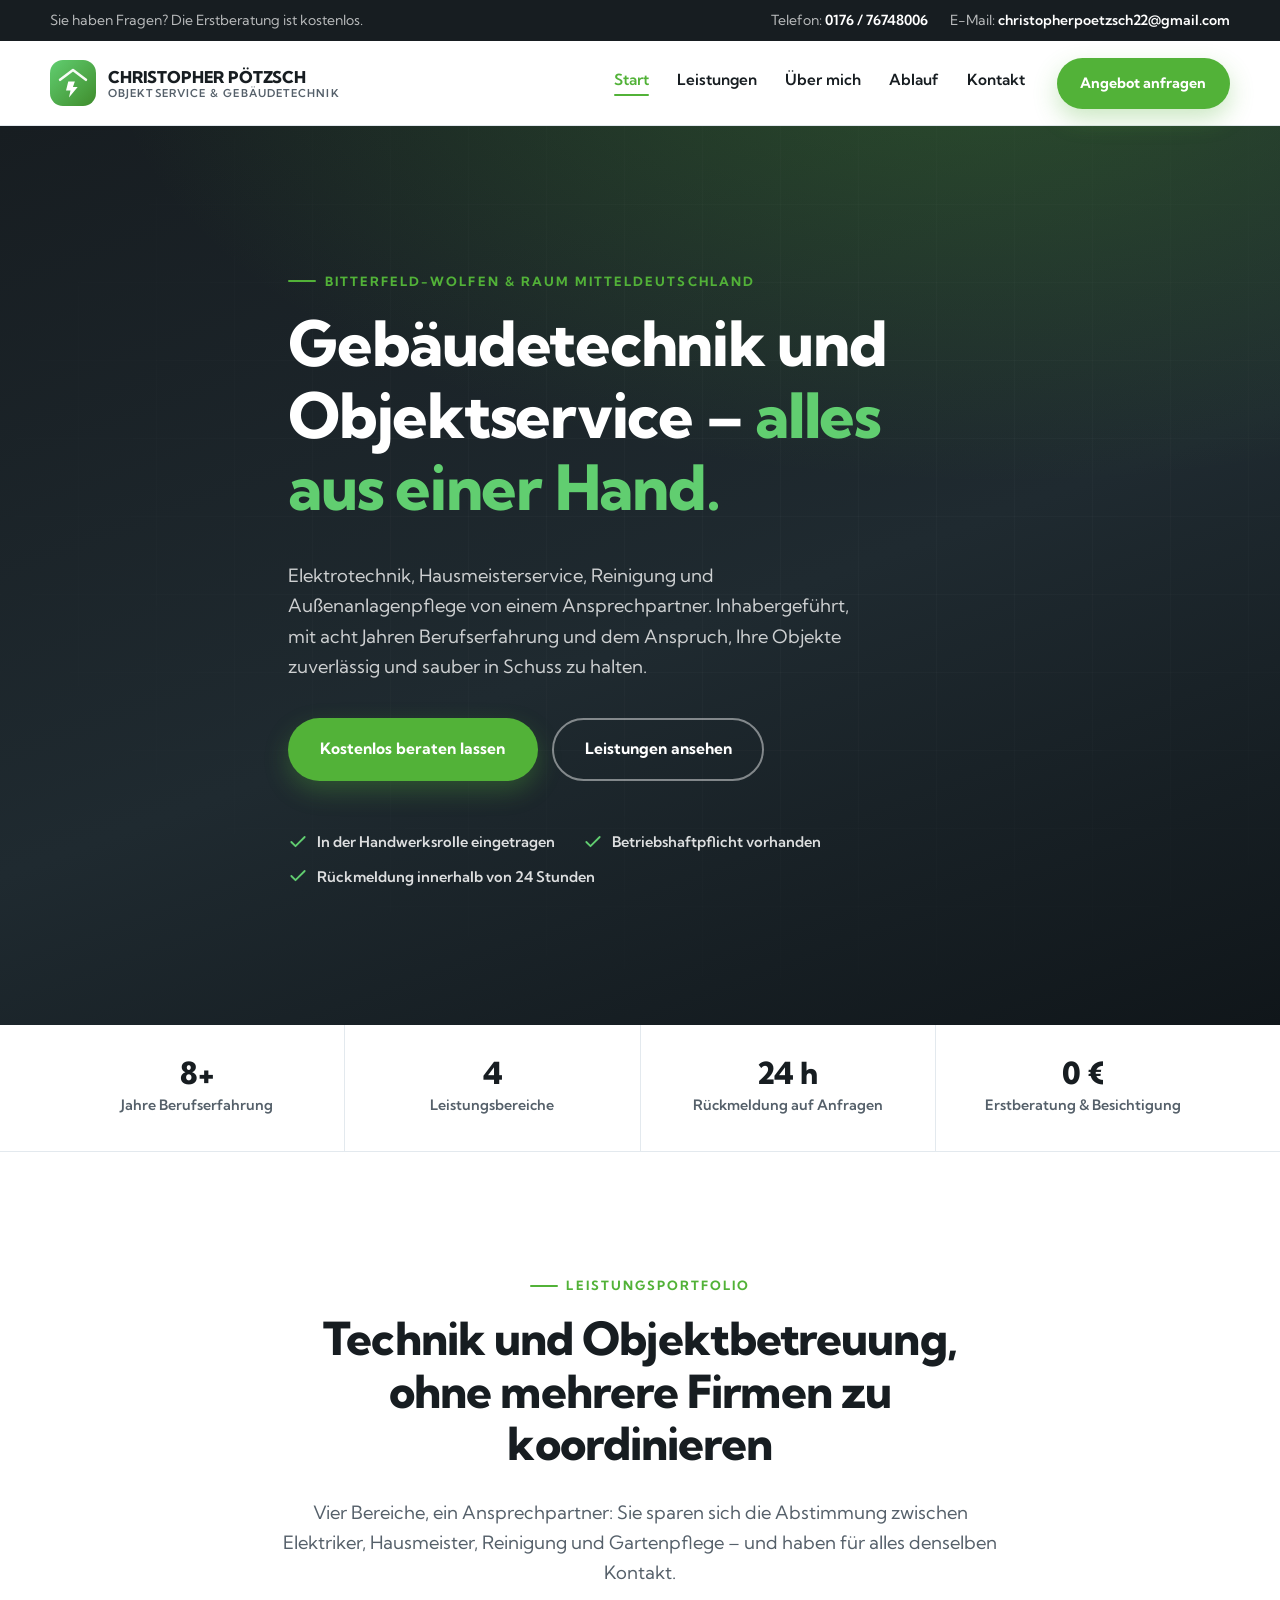
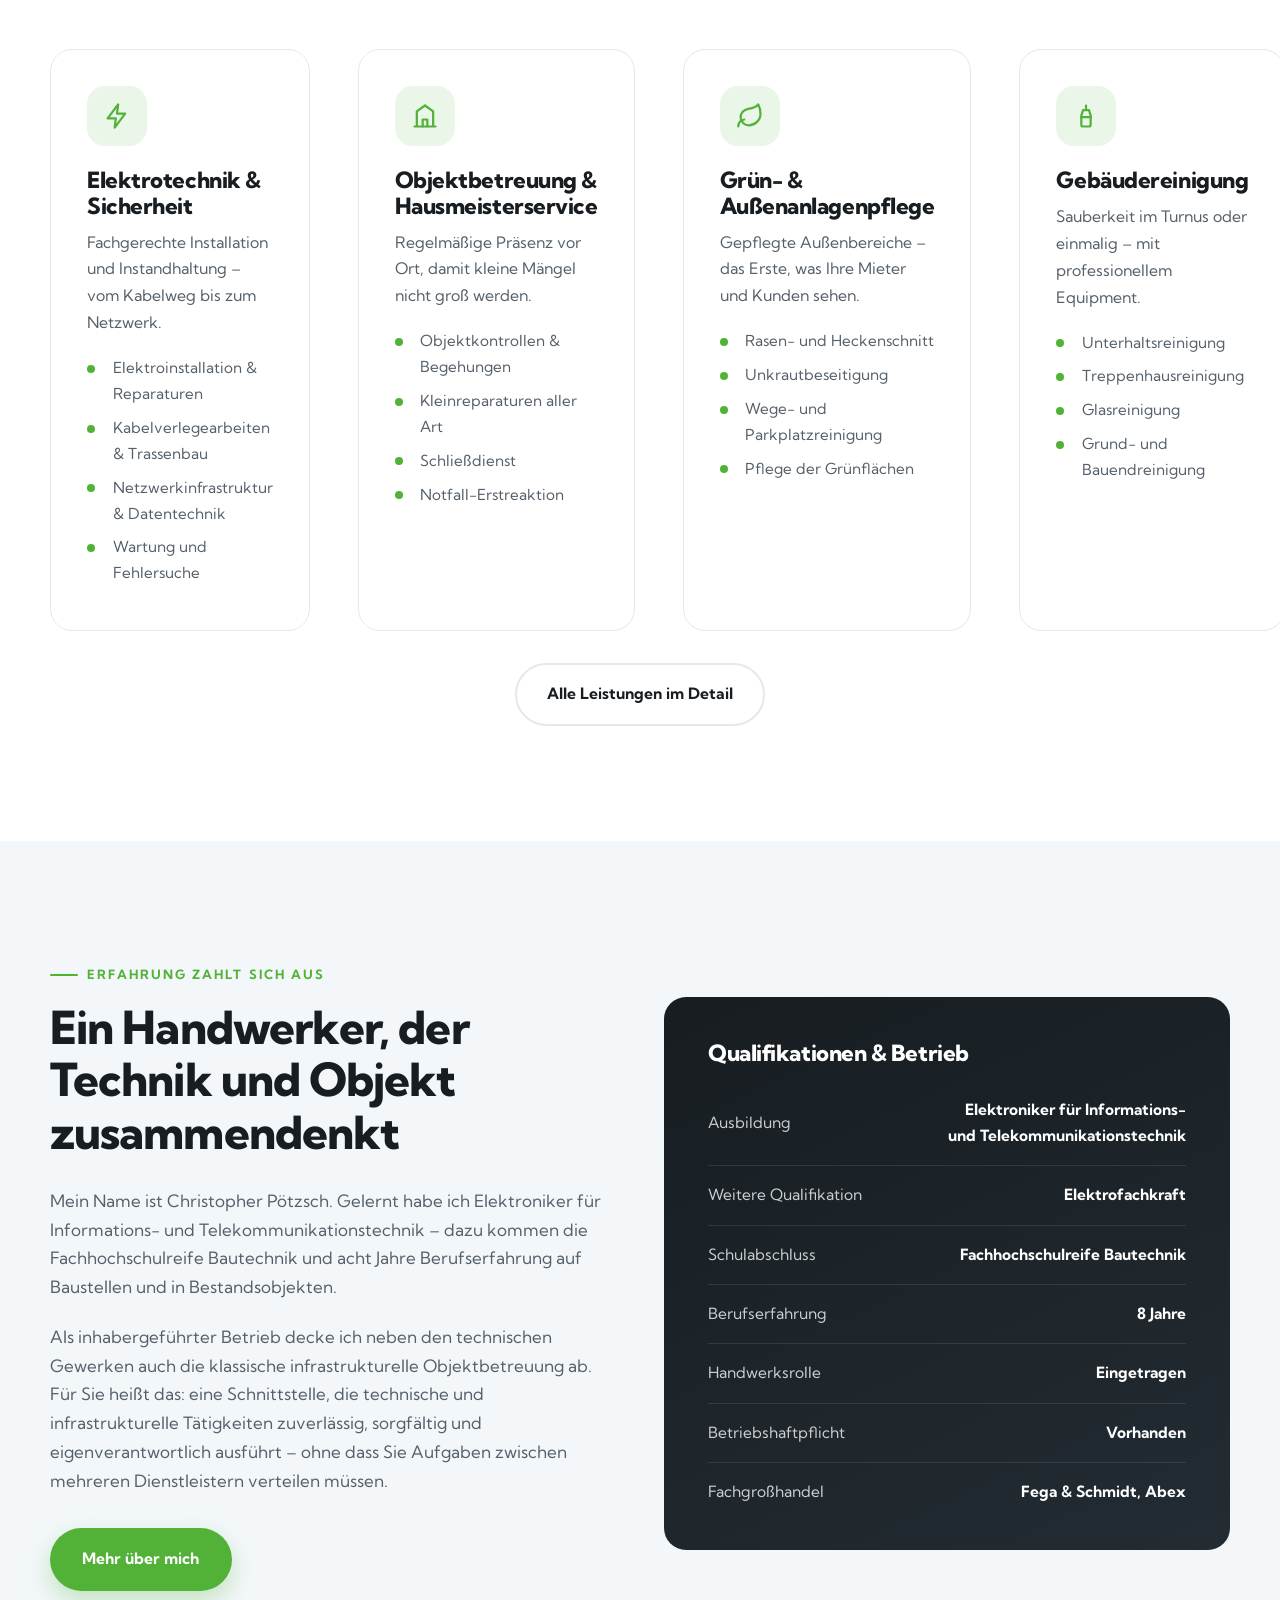
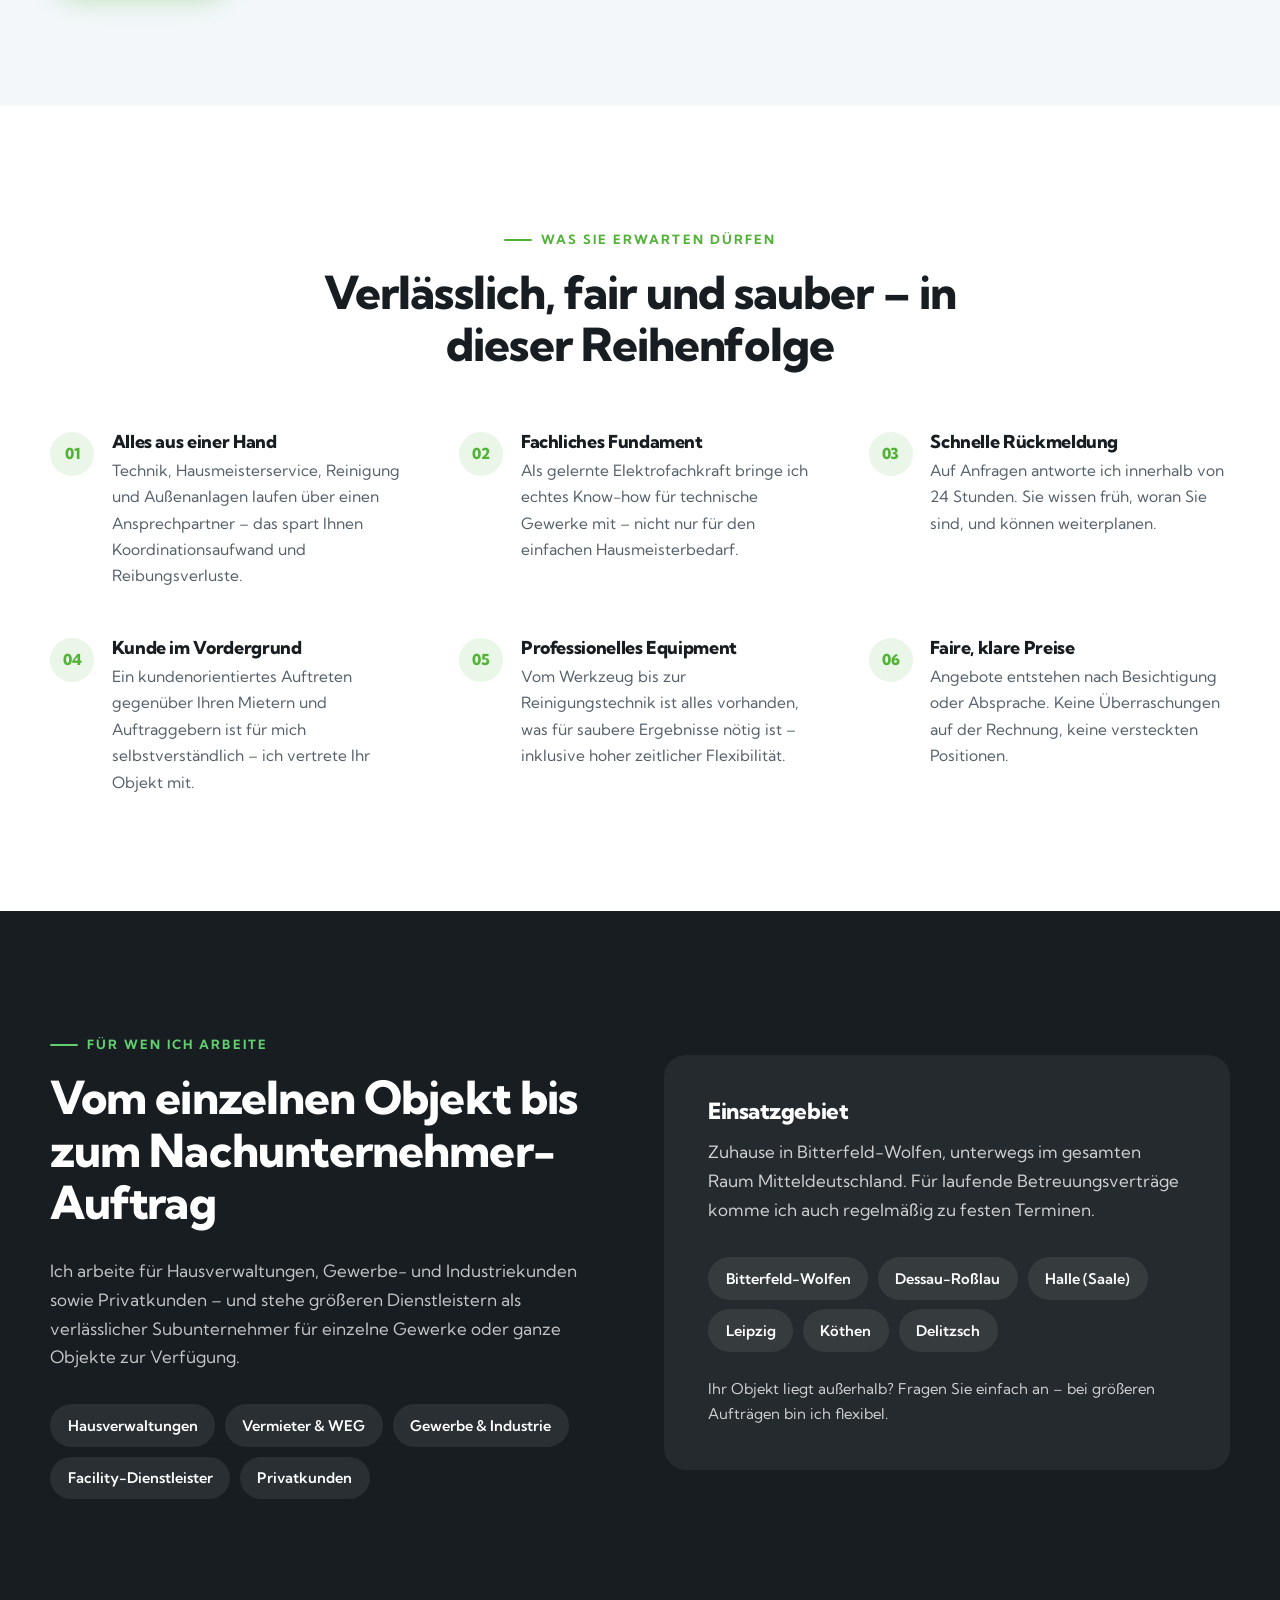
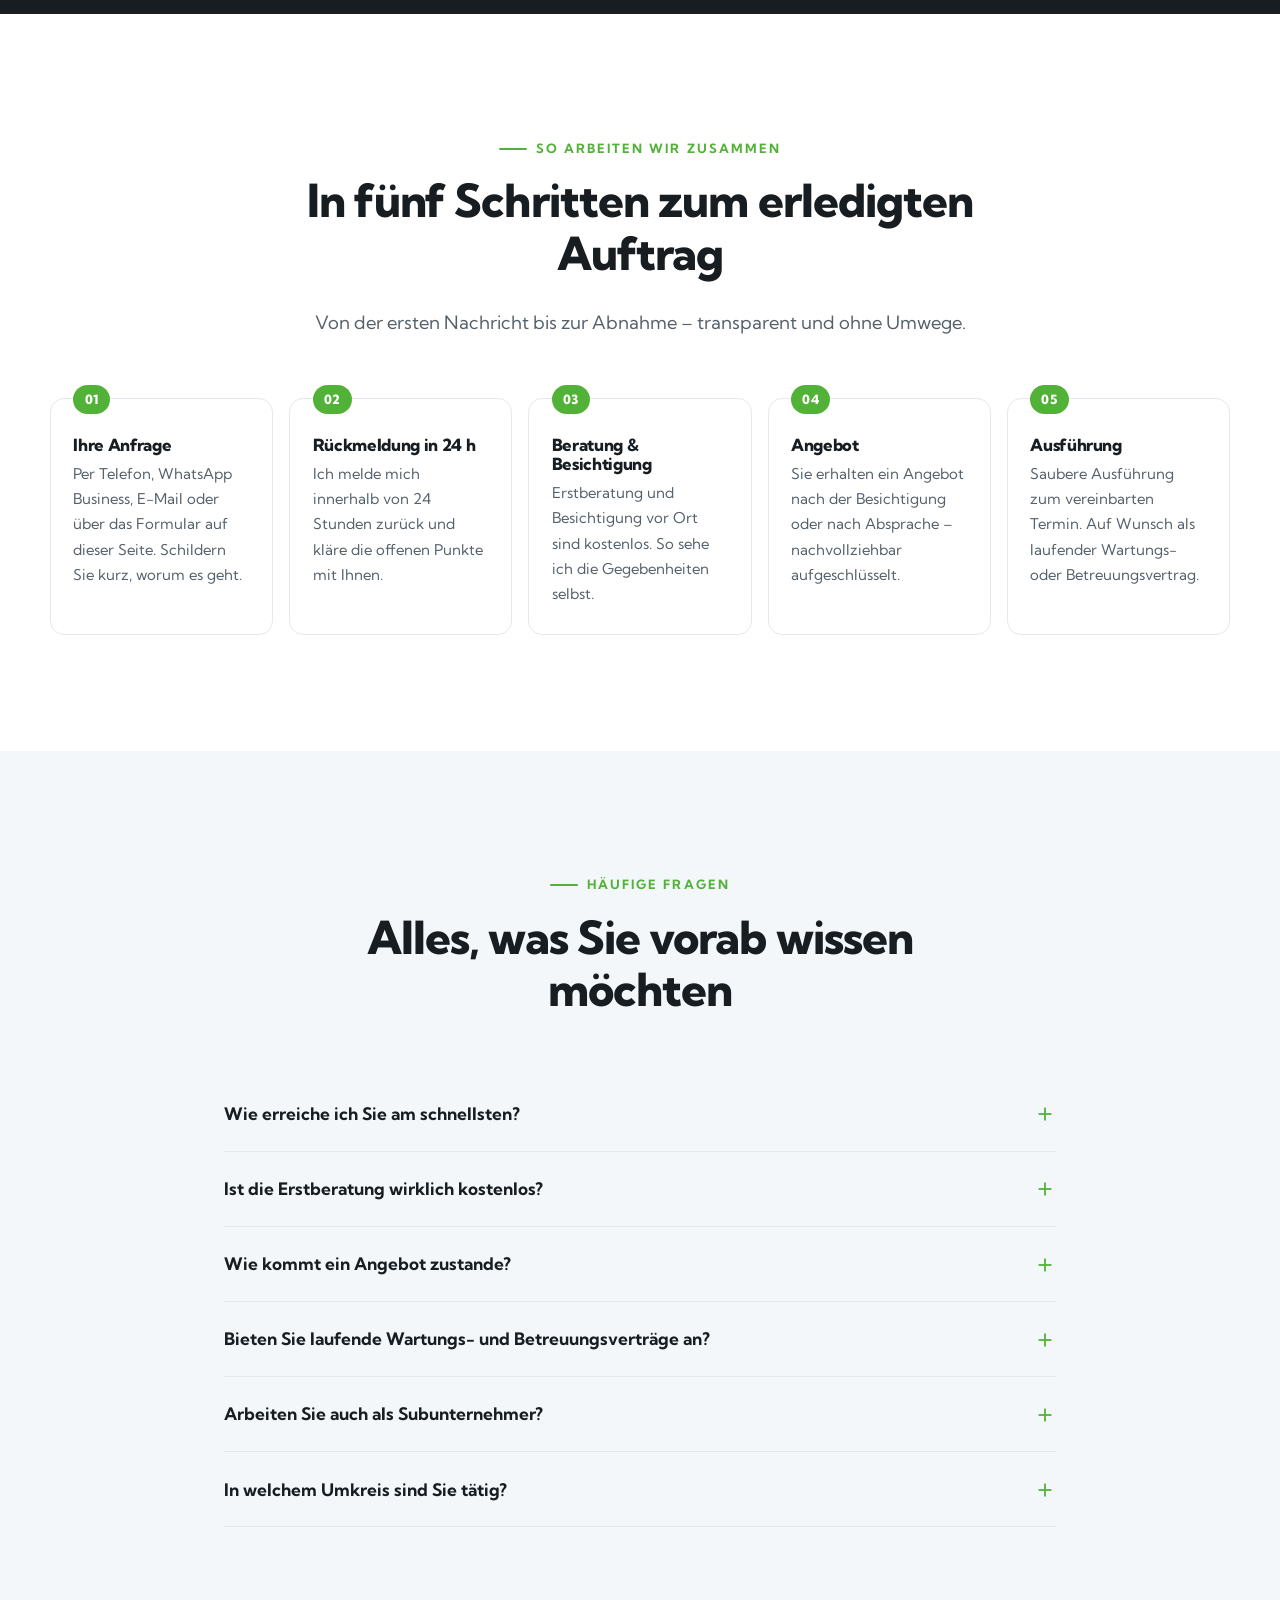
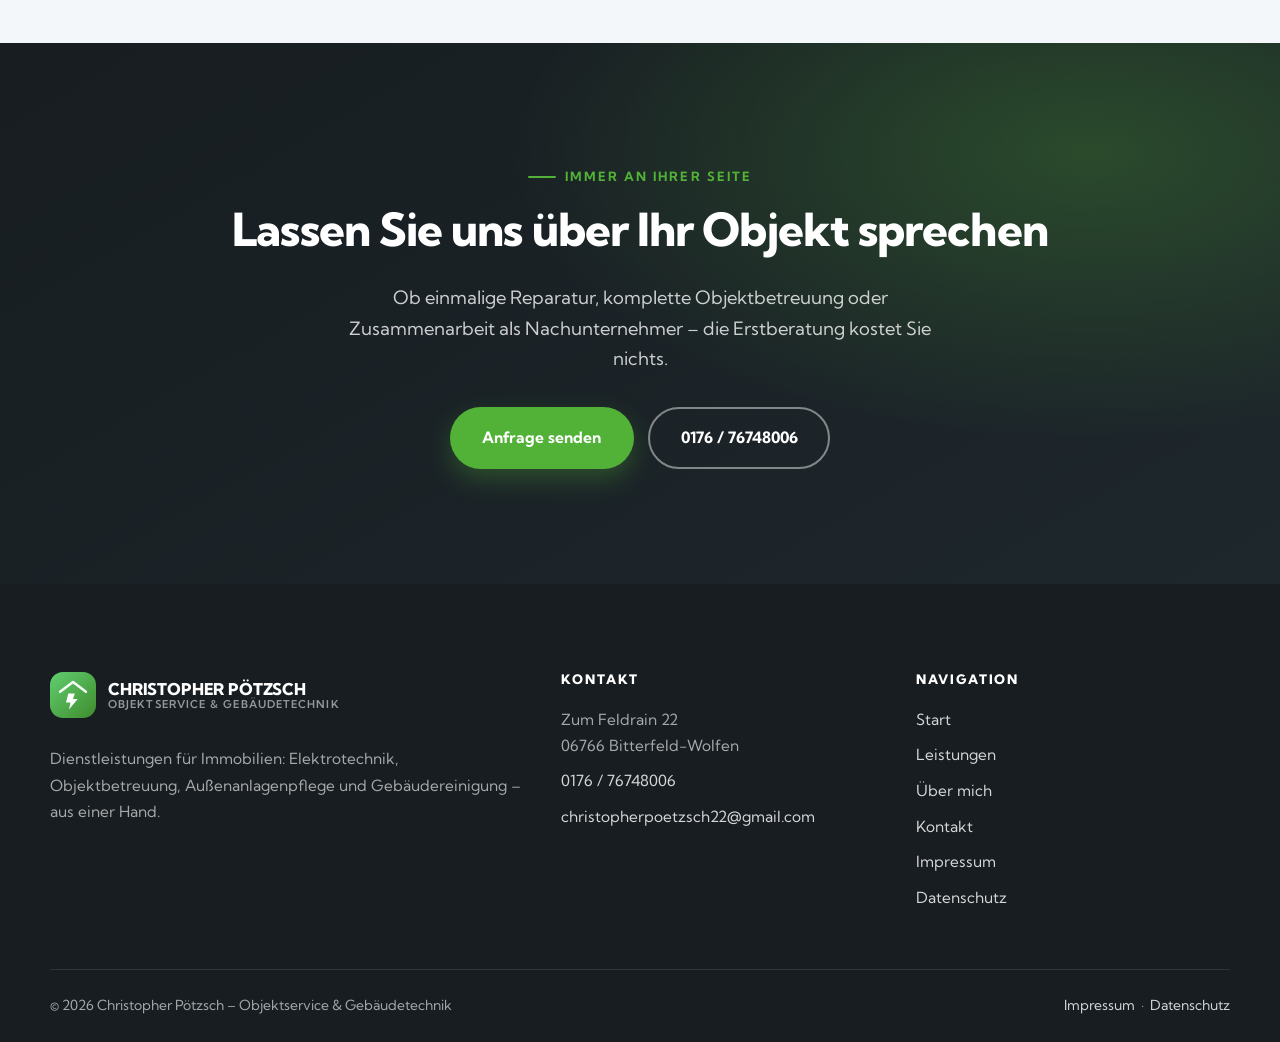
==== index.html @ bf3cfa96 "Initial" ====
<!DOCTYPE html>
<html lang="de">
<head>
<meta charset="UTF-8">
<meta name="viewport" content="width=device-width, initial-scale=1">
<title>Christopher Pötzsch – Objektservice &amp; Gebäudetechnik | Bitterfeld-Wolfen</title>
<meta name="description" content="Elektrotechnik, Hausmeisterservice, Gebäudereinigung und Außenanlagenpflege aus einer Hand. Inhabergeführt in Bitterfeld-Wolfen – zuverlässig, fair und sauber.">
<meta name="robots" content="index, follow">
<link rel="canonical" href="https://www.example.de/">
<meta property="og:type" content="website">
<meta property="og:title" content="Christopher Pötzsch – Objektservice &amp; Gebäudetechnik">
<meta property="og:description" content="Elektrotechnik und Gebäudeservice aus einer Hand – für Hausverwaltungen, Gewerbe und Privatkunden im Raum Mitteldeutschland.">
<meta property="og:locale" content="de_DE">
<link rel="icon" href="assets/img/logo.svg" type="image/svg+xml">
<script>document.documentElement.classList.add('js');</script>
<link rel="stylesheet" href="assets/css/style.css">
</head>
<body>
<a class="skip-link" href="#main">Zum Inhalt springen</a>

<!-- ==================== Kopfzeile ==================== -->
<div class="topbar">
  <div class="wrap topbar__inner">
    <span class="topbar__note">Sie haben Fragen? Die Erstberatung ist kostenlos.</span>
    <div class="topbar__contact">
      <span>Telefon: <a href="tel:+4917676748006">0176 / 76748006</a></span>
      <span>E-Mail: <a href="mailto:christopherpoetzsch22@gmail.com">christopherpoetzsch22@gmail.com</a></span>
    </div>
  </div>
</div>

<header class="header">
  <div class="wrap header__inner">
    <a class="logo" href="index.html">
      <img class="logo__mark" src="assets/img/logo.svg" alt="" width="46" height="46">
      <span class="logo__text">
        <span class="logo__name">Christopher Pötzsch</span>
        <span class="logo__sub">Objektservice &amp; Gebäudetechnik</span>
      </span>
    </a>

    <button class="nav-toggle" type="button" aria-expanded="false" aria-controls="hauptnavigation" aria-label="Menü öffnen">
      <span></span><span></span><span></span>
    </button>

    <nav class="nav" id="hauptnavigation" aria-label="Hauptnavigation">
      <ul class="nav__list">
        <li><a href="index.html" aria-current="page">Start</a></li>
        <li><a href="leistungen.html">Leistungen</a></li>
        <li><a href="ueber-mich.html">Über mich</a></li>
        <li><a href="index.html#ablauf">Ablauf</a></li>
        <li><a href="kontakt.html">Kontakt</a></li>
      </ul>
      <a class="btn btn--primary btn--sm" href="kontakt.html">Angebot anfragen</a>
    </nav>
  </div>
</header>

<main id="main">

  <!-- ==================== Hero ==================== -->
  <section class="hero">
    <div class="wrap hero__inner">
      <span class="eyebrow">Bitterfeld-Wolfen &amp; Raum Mitteldeutschland</span>
      <h1>Gebäudetechnik und Objektservice – <em>alles aus einer Hand.</em></h1>
      <p class="lead">
        Elektrotechnik, Hausmeisterservice, Reinigung und Außenanlagenpflege von einem
        Ansprechpartner. Inhabergeführt, mit acht Jahren Berufserfahrung und dem Anspruch,
        Ihre Objekte zuverlässig und sauber in Schuss zu halten.
      </p>
      <div class="btn-row">
        <a class="btn btn--primary" href="kontakt.html">Kostenlos beraten lassen</a>
        <a class="btn btn--ghost" href="leistungen.html">Leistungen ansehen</a>
      </div>

      <div class="hero__badges">
        <span class="hero__badge">
          <svg viewBox="0 0 24 24" fill="none" stroke="currentColor" stroke-width="2.2" stroke-linecap="round" stroke-linejoin="round" aria-hidden="true"><path d="M20 6 9 17l-5-5"/></svg>
          In der Handwerksrolle eingetragen
        </span>
        <span class="hero__badge">
          <svg viewBox="0 0 24 24" fill="none" stroke="currentColor" stroke-width="2.2" stroke-linecap="round" stroke-linejoin="round" aria-hidden="true"><path d="M20 6 9 17l-5-5"/></svg>
          Betriebshaftpflicht vorhanden
        </span>
        <span class="hero__badge">
          <svg viewBox="0 0 24 24" fill="none" stroke="currentColor" stroke-width="2.2" stroke-linecap="round" stroke-linejoin="round" aria-hidden="true"><path d="M20 6 9 17l-5-5"/></svg>
          Rückmeldung innerhalb von 24 Stunden
        </span>
      </div>
    </div>
  </section>

  <!-- ==================== Vertrauensleiste ==================== -->
  <section class="trust">
    <div class="wrap">
      <div class="trust__grid">
        <div class="trust__item">
          <span class="trust__value"><span data-count="8">8</span>+</span>
          <span class="trust__label">Jahre Berufserfahrung</span>
        </div>
        <div class="trust__item">
          <span class="trust__value"><span data-count="4">4</span></span>
          <span class="trust__label">Leistungsbereiche</span>
        </div>
        <div class="trust__item">
          <span class="trust__value"><span data-count="24">24</span> h</span>
          <span class="trust__label">Rückmeldung auf Anfragen</span>
        </div>
        <div class="trust__item">
          <span class="trust__value">0 €</span>
          <span class="trust__label">Erstberatung &amp; Besichtigung</span>
        </div>
      </div>
    </div>
  </section>

  <!-- ==================== Leistungen ==================== -->
  <section class="section" id="leistungen">
    <div class="wrap">
      <div class="section-head section-head--center reveal">
        <span class="eyebrow">Leistungsportfolio</span>
        <h2>Technik und Objektbetreuung, ohne mehrere Firmen zu koordinieren</h2>
        <p class="lead">
          Vier Bereiche, ein Ansprechpartner: Sie sparen sich die Abstimmung zwischen
          Elektriker, Hausmeister, Reinigung und Gartenpflege – und haben für alles
          denselben Kontakt.
        </p>
      </div>

      <div class="grid grid--4">
        <article class="card reveal">
          <div class="card__icon">
            <svg viewBox="0 0 24 24" fill="none" stroke="currentColor" stroke-width="1.9" stroke-linecap="round" stroke-linejoin="round" aria-hidden="true"><path d="M13 2 4 14h7l-1 8 9-12h-7z"/></svg>
          </div>
          <h3>Elektrotechnik &amp; Sicherheit</h3>
          <p>Fachgerechte Installation und Instandhaltung – vom Kabelweg bis zum Netzwerk.</p>
          <ul class="card__list">
            <li>Elektroinstallation &amp; Reparaturen</li>
            <li>Kabelverlegearbeiten &amp; Trassenbau</li>
            <li>Netzwerkinfrastruktur &amp; Datentechnik</li>
            <li>Wartung und Fehlersuche</li>
          </ul>
        </article>

        <article class="card reveal">
          <div class="card__icon">
            <svg viewBox="0 0 24 24" fill="none" stroke="currentColor" stroke-width="1.9" stroke-linecap="round" stroke-linejoin="round" aria-hidden="true"><path d="M3 21h18M5 21V8l7-5 7 5v13"/><path d="M10 21v-6h4v6"/></svg>
          </div>
          <h3>Objektbetreuung &amp; Hausmeisterservice</h3>
          <p>Regelmäßige Präsenz vor Ort, damit kleine Mängel nicht groß werden.</p>
          <ul class="card__list">
            <li>Objektkontrollen &amp; Begehungen</li>
            <li>Kleinreparaturen aller Art</li>
            <li>Schließdienst</li>
            <li>Notfall-Erstreaktion</li>
          </ul>
        </article>

        <article class="card reveal">
          <div class="card__icon">
            <svg viewBox="0 0 24 24" fill="none" stroke="currentColor" stroke-width="1.9" stroke-linecap="round" stroke-linejoin="round" aria-hidden="true"><path d="M11 20A7 7 0 0 1 9.8 6.1C15.5 5 17 4.48 19 2c1 2 2 4.18 2 8 0 5.5-4.78 10-10 10Z"/><path d="M2 21c0-3 1.85-5.36 5.08-6"/></svg>
          </div>
          <h3>Grün- &amp; Außenanlagenpflege</h3>
          <p>Gepflegte Außenbereiche – das Erste, was Ihre Mieter und Kunden sehen.</p>
          <ul class="card__list">
            <li>Rasen- und Heckenschnitt</li>
            <li>Unkrautbeseitigung</li>
            <li>Wege- und Parkplatzreinigung</li>
            <li>Pflege der Grünflächen</li>
          </ul>
        </article>

        <article class="card reveal">
          <div class="card__icon">
            <svg viewBox="0 0 24 24" fill="none" stroke="currentColor" stroke-width="1.9" stroke-linecap="round" stroke-linejoin="round" aria-hidden="true"><path d="M12 3v4M9.5 7h5l1.5 4.5v8a1.5 1.5 0 0 1-1.5 1.5h-5A1.5 1.5 0 0 1 8 19.5v-8Z"/><path d="M8 13h8"/></svg>
          </div>
          <h3>Gebäudereinigung</h3>
          <p>Sauberkeit im Turnus oder einmalig – mit professionellem Equipment.</p>
          <ul class="card__list">
            <li>Unterhaltsreinigung</li>
            <li>Treppenhausreinigung</li>
            <li>Glasreinigung</li>
            <li>Grund- und Bauendreinigung</li>
          </ul>
        </article>
      </div>

      <div class="text-center mt-2">
        <a class="btn btn--outline" href="leistungen.html">Alle Leistungen im Detail</a>
      </div>
    </div>
  </section>

  <!-- ==================== Über mich ==================== -->
  <section class="section section--wash" id="ueber-mich">
    <div class="wrap split">
      <div class="reveal">
        <span class="eyebrow">Erfahrung zahlt sich aus</span>
        <h2>Ein Handwerker, der Technik und Objekt zusammendenkt</h2>
        <p>
          Mein Name ist Christopher Pötzsch. Gelernt habe ich Elektroniker für Informations-
          und Telekommunikationstechnik – dazu kommen die Fachhochschulreife Bautechnik und
          acht Jahre Berufserfahrung auf Baustellen und in Bestandsobjekten.
        </p>
        <p>
          Als inhabergeführter Betrieb decke ich neben den technischen Gewerken auch die
          klassische infrastrukturelle Objektbetreuung ab. Für Sie heißt das: eine
          Schnittstelle, die technische und infrastrukturelle Tätigkeiten zuverlässig,
          sorgfältig und eigenverantwortlich ausführt – ohne dass Sie Aufgaben zwischen
          mehreren Dienstleistern verteilen müssen.
        </p>
        <div class="btn-row mt-2">
          <a class="btn btn--primary" href="ueber-mich.html">Mehr über mich</a>
        </div>
      </div>

      <div class="panel reveal">
        <h3>Qualifikationen &amp; Betrieb</h3>
        <div class="panel__row"><span>Ausbildung</span><strong>Elektroniker für Informations-<br>und Telekommunikationstechnik</strong></div>
        <div class="panel__row"><span>Weitere Qualifikation</span><strong>Elektrofachkraft</strong></div>
        <div class="panel__row"><span>Schulabschluss</span><strong>Fachhochschulreife Bautechnik</strong></div>
        <div class="panel__row"><span>Berufserfahrung</span><strong>8 Jahre</strong></div>
        <div class="panel__row"><span>Handwerksrolle</span><strong>Eingetragen</strong></div>
        <div class="panel__row"><span>Betriebshaftpflicht</span><strong>Vorhanden</strong></div>
        <div class="panel__row"><span>Fachgroßhandel</span><strong>Fega &amp; Schmidt, Abex</strong></div>
      </div>
    </div>
  </section>

  <!-- ==================== Warum ==================== -->
  <section class="section">
    <div class="wrap">
      <div class="section-head section-head--center reveal">
        <span class="eyebrow">Was Sie erwarten dürfen</span>
        <h2>Verlässlich, fair und sauber – in dieser Reihenfolge</h2>
      </div>

      <div class="grid grid--3">
        <div class="benefit reveal">
          <span class="benefit__num">01</span>
          <div>
            <h3>Alles aus einer Hand</h3>
            <p>Technik, Hausmeisterservice, Reinigung und Außenanlagen laufen über einen Ansprechpartner – das spart Ihnen Koordinationsaufwand und Reibungsverluste.</p>
          </div>
        </div>
        <div class="benefit reveal">
          <span class="benefit__num">02</span>
          <div>
            <h3>Fachliches Fundament</h3>
            <p>Als gelernte Elektrofachkraft bringe ich echtes Know-how für technische Gewerke mit – nicht nur für den einfachen Hausmeisterbedarf.</p>
          </div>
        </div>
        <div class="benefit reveal">
          <span class="benefit__num">03</span>
          <div>
            <h3>Schnelle Rückmeldung</h3>
            <p>Auf Anfragen antworte ich innerhalb von 24 Stunden. Sie wissen früh, woran Sie sind, und können weiterplanen.</p>
          </div>
        </div>
        <div class="benefit reveal">
          <span class="benefit__num">04</span>
          <div>
            <h3>Kunde im Vordergrund</h3>
            <p>Ein kundenorientiertes Auftreten gegenüber Ihren Mietern und Auftraggebern ist für mich selbstverständlich – ich vertrete Ihr Objekt mit.</p>
          </div>
        </div>
        <div class="benefit reveal">
          <span class="benefit__num">05</span>
          <div>
            <h3>Professionelles Equipment</h3>
            <p>Vom Werkzeug bis zur Reinigungstechnik ist alles vorhanden, was für saubere Ergebnisse nötig ist – inklusive hoher zeitlicher Flexibilität.</p>
          </div>
        </div>
        <div class="benefit reveal">
          <span class="benefit__num">06</span>
          <div>
            <h3>Faire, klare Preise</h3>
            <p>Angebote entstehen nach Besichtigung oder Absprache. Keine Überraschungen auf der Rechnung, keine versteckten Positionen.</p>
          </div>
        </div>
      </div>
    </div>
  </section>

  <!-- ==================== Zielgruppen ==================== -->
  <section class="section section--ink">
    <div class="wrap split">
      <div class="reveal">
        <span class="eyebrow">Für wen ich arbeite</span>
        <h2>Vom einzelnen Objekt bis zum Nachunternehmer-Auftrag</h2>
        <p>
          Ich arbeite für Hausverwaltungen, Gewerbe- und Industriekunden sowie Privatkunden –
          und stehe größeren Dienstleistern als verlässlicher Subunternehmer für einzelne
          Gewerke oder ganze Objekte zur Verfügung.
        </p>
        <ul class="pill-list mt-2">
          <li>Hausverwaltungen</li>
          <li>Vermieter &amp; WEG</li>
          <li>Gewerbe &amp; Industrie</li>
          <li>Facility-Dienstleister</li>
          <li>Privatkunden</li>
        </ul>
      </div>

      <div class="panel reveal" style="background: rgba(255,255,255,.06);">
        <h3>Einsatzgebiet</h3>
        <p>
          Zuhause in Bitterfeld-Wolfen, unterwegs im gesamten Raum Mitteldeutschland.
          Für laufende Betreuungsverträge komme ich auch regelmäßig zu festen Terminen.
        </p>
        <ul class="pill-list mt-2">
          <li>Bitterfeld-Wolfen</li>
          <li>Dessau-Roßlau</li>
          <li>Halle (Saale)</li>
          <li>Leipzig</li>
          <li>Köthen</li>
          <li>Delitzsch</li>
        </ul>
        <p style="margin-top:1.5rem;font-size:.93rem;">
          Ihr Objekt liegt außerhalb? Fragen Sie einfach an – bei größeren Aufträgen bin ich flexibel.
        </p>
      </div>
    </div>
  </section>

  <!-- ==================== Ablauf ==================== -->
  <section class="section" id="ablauf">
    <div class="wrap">
      <div class="section-head section-head--center reveal">
        <span class="eyebrow">So arbeiten wir zusammen</span>
        <h2>In fünf Schritten zum erledigten Auftrag</h2>
        <p class="lead">Von der ersten Nachricht bis zur Abnahme – transparent und ohne Umwege.</p>
      </div>

      <div class="steps">
        <article class="step reveal">
          <h3>Ihre Anfrage</h3>
          <p>Per Telefon, WhatsApp Business, E-Mail oder über das Formular auf dieser Seite. Schildern Sie kurz, worum es geht.</p>
        </article>
        <article class="step reveal">
          <h3>Rückmeldung in 24 h</h3>
          <p>Ich melde mich innerhalb von 24 Stunden zurück und kläre die offenen Punkte mit Ihnen.</p>
        </article>
        <article class="step reveal">
          <h3>Beratung &amp; Besichtigung</h3>
          <p>Erstberatung und Besichtigung vor Ort sind kostenlos. So sehe ich die Gegebenheiten selbst.</p>
        </article>
        <article class="step reveal">
          <h3>Angebot</h3>
          <p>Sie erhalten ein Angebot nach der Besichtigung oder nach Absprache – nachvollziehbar aufgeschlüsselt.</p>
        </article>
        <article class="step reveal">
          <h3>Ausführung</h3>
          <p>Saubere Ausführung zum vereinbarten Termin. Auf Wunsch als laufender Wartungs- oder Betreuungsvertrag.</p>
        </article>
      </div>
    </div>
  </section>

  <!-- ==================== FAQ ==================== -->
  <section class="section section--wash">
    <div class="wrap">
      <div class="section-head section-head--center reveal">
        <span class="eyebrow">Häufige Fragen</span>
        <h2>Alles, was Sie vorab wissen möchten</h2>
      </div>

      <div class="faq reveal">
        <details class="faq__item">
          <summary>Wie erreiche ich Sie am schnellsten?</summary>
          <div class="faq__answer">
            Am schnellsten telefonisch unter 0176 / 76748006 oder per WhatsApp Business.
            Alternativ per E-Mail oder über das Kontaktformular. Auf jede Anfrage melde ich
            mich innerhalb von 24 Stunden zurück.
          </div>
        </details>
        <details class="faq__item">
          <summary>Ist die Erstberatung wirklich kostenlos?</summary>
          <div class="faq__answer">
            Ja. Erstberatung und Besichtigung vor Ort berechne ich nicht. Erst wenn Sie mein
            Angebot annehmen, entstehen Kosten.
          </div>
        </details>
        <details class="faq__item">
          <summary>Wie kommt ein Angebot zustande?</summary>
          <div class="faq__answer">
            In der Regel nach der Besichtigung vor Ort, weil ich Aufwand und Material erst
            dann seriös einschätzen kann. Bei klar umrissenen Arbeiten geht es auch nach
            Absprache – ohne Termin.
          </div>
        </details>
        <details class="faq__item">
          <summary>Bieten Sie laufende Wartungs- und Betreuungsverträge an?</summary>
          <div class="faq__answer">
            Ja. Für Hausverwaltungen, Gewerbeobjekte und Vermieter übernehme ich die
            regelmäßige Betreuung zu festen Turnussen – von der Objektkontrolle über die
            Unterhaltsreinigung bis zur Außenanlagenpflege.
          </div>
        </details>
        <details class="faq__item">
          <summary>Arbeiten Sie auch als Subunternehmer?</summary>
          <div class="faq__answer">
            Ja. Ich unterstütze Facility-Dienstleister und größere Betriebe als
            Nachunternehmer – für einzelne Gewerke oder die komplette Betreuung eines
            Objekts. Handwerksrollen-Eintragung und Betriebshaftpflicht liegen vor.
          </div>
        </details>
        <details class="faq__item">
          <summary>In welchem Umkreis sind Sie tätig?</summary>
          <div class="faq__answer">
            Schwerpunkt ist Bitterfeld-Wolfen mit dem umliegenden Raum Mitteldeutschland,
            unter anderem Dessau-Roßlau, Halle (Saale), Leipzig, Köthen und Delitzsch.
            Bei größeren Aufträgen bin ich auch darüber hinaus flexibel.
          </div>
        </details>
      </div>
    </div>
  </section>

  <!-- ==================== CTA ==================== -->
  <section class="section cta-band">
    <div class="wrap">
      <span class="eyebrow" style="justify-content:center;">Immer an Ihrer Seite</span>
      <h2>Lassen Sie uns über Ihr Objekt sprechen</h2>
      <p class="lead" style="max-width:40rem;margin-inline:auto;">
        Ob einmalige Reparatur, komplette Objektbetreuung oder Zusammenarbeit als
        Nachunternehmer – die Erstberatung kostet Sie nichts.
      </p>
      <div class="btn-row mt-2">
        <a class="btn btn--primary" href="kontakt.html">Anfrage senden</a>
        <a class="btn btn--ghost" href="tel:+4917676748006">0176 / 76748006</a>
      </div>
    </div>
  </section>

</main>

<!-- ==================== Fußbereich ==================== -->
<footer class="footer">
  <div class="wrap footer__grid">
    <div>
      <a class="logo" href="index.html">
        <img class="logo__mark" src="assets/img/logo.svg" alt="" width="46" height="46">
        <span class="logo__text">
          <span class="logo__name">Christopher Pötzsch</span>
          <span class="logo__sub">Objektservice &amp; Gebäudetechnik</span>
        </span>
      </a>
      <p style="margin-top:1.25rem;max-width:30rem;">
        Dienstleistungen für Immobilien: Elektrotechnik, Objektbetreuung,
        Außenanlagenpflege und Gebäudereinigung – aus einer Hand.
      </p>
    </div>

    <div>
      <h4>Kontakt</h4>
      <ul>
        <li>Zum Feldrain 22<br>06766 Bitterfeld-Wolfen</li>
        <li><a href="tel:+4917676748006">0176 / 76748006</a></li>
        <li><a href="mailto:christopherpoetzsch22@gmail.com">christopherpoetzsch22@gmail.com</a></li>
      </ul>
    </div>

    <div>
      <h4>Navigation</h4>
      <ul>
        <li><a href="index.html">Start</a></li>
        <li><a href="leistungen.html">Leistungen</a></li>
        <li><a href="ueber-mich.html">Über mich</a></li>
        <li><a href="kontakt.html">Kontakt</a></li>
        <li><a href="impressum.html">Impressum</a></li>
        <li><a href="datenschutz.html">Datenschutz</a></li>
      </ul>
    </div>
  </div>

  <div class="wrap footer__bar">
    <span>&copy; <span data-year>2026</span> Christopher Pötzsch – Objektservice &amp; Gebäudetechnik</span>
    <span><a href="impressum.html">Impressum</a> &nbsp;·&nbsp; <a href="datenschutz.html">Datenschutz</a></span>
  </div>
</footer>

<script src="assets/js/main.js" defer></script>
</body>
</html>
---- assets/css/style.css ----
/* ==========================================================================
   Christopher Pötzsch – Objektservice & Gebäudetechnik
   Stylesheet – handgeschrieben, keine externen Abhängigkeiten (DSGVO).
   ========================================================================== */

/* --- Schrift: lokal gehostet, keine Google-/Bunny-CDN-Verbindung ---------- */
@font-face {
  font-family: 'Kumbh Sans';
  font-style: normal;
  font-weight: 300 800;
  font-display: swap;
  src: url('../fonts/kumbh-sans-latin-ext.woff2') format('woff2');
  unicode-range: U+0100-02BA, U+02BD-02C5, U+02C7-02CC, U+02CE-02D7, U+02DD-02FF,
    U+0304, U+0308, U+0329, U+1D00-1DBF, U+1E00-1E9F, U+1EF2-1EFF, U+2020,
    U+20A0-20AB, U+20AD-20C0, U+2113, U+2C60-2C7F, U+A720-A7FF;
}
@font-face {
  font-family: 'Kumbh Sans';
  font-style: normal;
  font-weight: 300 800;
  font-display: swap;
  src: url('../fonts/kumbh-sans-latin.woff2') format('woff2');
  unicode-range: U+0000-00FF, U+0131, U+0152-0153, U+02BB-02BC, U+02C6, U+02DA,
    U+02DC, U+0304, U+0308, U+0329, U+2000-206F, U+20AC, U+2122, U+2191, U+2193,
    U+2212, U+2215, U+FEFF, U+FFFD;
}

/* --- Design-Tokens -------------------------------------------------------- */
:root {
  --green: #52b238;
  --green-light: #61ce70;
  --green-dark: #3f8c2c;
  --ink: #171d21;
  --ink-soft: #1f242e;
  --body: #55606a;
  --line: #e3e9ee;
  --wash: #f3f7fa;
  --white: #ffffff;

  --radius: 14px;
  --radius-lg: 22px;
  --shadow-sm: 0 2px 10px rgba(23, 29, 33, .06);
  --shadow: 0 12px 34px rgba(23, 29, 33, .09);
  --shadow-lg: 0 26px 60px rgba(23, 29, 33, .14);

  --wrap: 1180px;
  --gap: clamp(1.5rem, 4vw, 3rem);
  --section-y: clamp(4rem, 9vw, 7.5rem);

  --ease: cubic-bezier(.22, .61, .36, 1);
}

/* --- Reset / Basis -------------------------------------------------------- */
*, *::before, *::after { box-sizing: border-box; }
html { -webkit-text-size-adjust: 100%; scroll-behavior: smooth; }
@media (prefers-reduced-motion: reduce) {
  html { scroll-behavior: auto; }
  *, *::before, *::after { animation-duration: .001ms !important; transition-duration: .001ms !important; }
}

body {
  margin: 0;
  font-family: 'Kumbh Sans', -apple-system, BlinkMacSystemFont, 'Segoe UI', Arial, sans-serif;
  font-size: 1.0625rem;
  line-height: 1.7;
  color: var(--body);
  background: var(--white);
  overflow-x: hidden;
}
body.nav-open { overflow: hidden; }

img, svg { max-width: 100%; height: auto; display: block; }
a { color: var(--green); text-decoration: none; transition: color .2s var(--ease); }
a:hover { color: var(--green-dark); }
:focus-visible { outline: 3px solid var(--green); outline-offset: 3px; border-radius: 4px; }

h1, h2, h3, h4 {
  color: var(--ink);
  font-weight: 800;
  line-height: 1.15;
  letter-spacing: -.02em;
  margin: 0 0 .6em;
}
h1 { font-size: clamp(2.1rem, 5.4vw, 3.9rem); }
h2 { font-size: clamp(1.75rem, 3.9vw, 2.85rem); }
h3 { font-size: clamp(1.15rem, 2vw, 1.4rem); }
p { margin: 0 0 1.2em; }
p:last-child { margin-bottom: 0; }
ul { margin: 0 0 1.2em; padding-left: 1.15em; }
li { margin-bottom: .45em; }

/* --- Layout --------------------------------------------------------------- */
.wrap { width: min(100% - 2.5rem, var(--wrap)); margin-inline: auto; }
.section { padding-block: var(--section-y); }
.section--wash { background: var(--wash); }
.section--ink { background: var(--ink); color: rgba(255, 255, 255, .74); }
.section--ink h2, .section--ink h3 { color: #fff; }

.grid { display: grid; gap: var(--gap); }
@media (min-width: 800px) {
  .grid--2 { grid-template-columns: repeat(2, 1fr); }
  .grid--3 { grid-template-columns: repeat(3, 1fr); }
  .grid--4 { grid-template-columns: repeat(2, 1fr); }
}
@media (min-width: 1050px) { .grid--4 { grid-template-columns: repeat(4, 1fr); } }
@media (min-width: 560px) and (max-width: 799px) { .grid--3, .grid--4 { grid-template-columns: repeat(2, 1fr); } }

/* --- Bausteine ------------------------------------------------------------ */
.eyebrow {
  display: inline-flex; align-items: center; gap: .55rem;
  font-size: .8rem; font-weight: 700; letter-spacing: .16em; text-transform: uppercase;
  color: var(--green); margin-bottom: 1rem;
}
.eyebrow::before {
  content: ''; width: 28px; height: 2px; background: var(--green); border-radius: 2px;
}
.section--ink .eyebrow { color: var(--green-light); }
.section--ink .eyebrow::before { background: var(--green-light); }

.lead { font-size: 1.15rem; line-height: 1.65; }
.section-head { max-width: 46rem; margin-bottom: clamp(2.5rem, 5vw, 3.75rem); }
.section-head--center { margin-inline: auto; text-align: center; }

.btn {
  display: inline-flex; align-items: center; justify-content: center; gap: .6rem;
  padding: 1rem 1.9rem;
  font: inherit; font-weight: 700; font-size: .98rem;
  border: 2px solid transparent; border-radius: 100px; cursor: pointer;
  transition: transform .2s var(--ease), background-color .2s var(--ease),
              border-color .2s var(--ease), color .2s var(--ease), box-shadow .2s var(--ease);
}
.btn:hover { transform: translateY(-2px); }
.btn--primary { background: var(--green); color: #fff; box-shadow: 0 10px 24px rgba(82, 178, 56, .3); }
.btn--primary:hover { background: var(--green-dark); color: #fff; box-shadow: 0 14px 30px rgba(82, 178, 56, .38); }
.btn--ghost { border-color: rgba(255, 255, 255, .45); color: #fff; }
.btn--ghost:hover { border-color: #fff; background: #fff; color: var(--ink); }
.btn--outline { border-color: var(--line); color: var(--ink); background: #fff; }
.btn--outline:hover { border-color: var(--green); color: var(--green); }
.btn--sm { padding: .7rem 1.35rem; font-size: .9rem; }
.btn-row { display: flex; flex-wrap: wrap; gap: .9rem; }

/* --- Kopfbereich ---------------------------------------------------------- */
.topbar {
  background: var(--ink); color: rgba(255, 255, 255, .7);
  font-size: .875rem; padding: .55rem 0;
}
.topbar__inner { display: flex; flex-wrap: wrap; gap: .5rem 1.6rem; align-items: center; justify-content: space-between; }
.topbar a { color: #fff; font-weight: 600; }
.topbar a:hover { color: var(--green-light); }
.topbar__contact { display: flex; flex-wrap: wrap; gap: .4rem 1.4rem; }
@media (max-width: 700px) { .topbar__note { display: none; } }

.header {
  position: sticky; top: 0; z-index: 90;
  background: rgba(255, 255, 255, .96);
  backdrop-filter: blur(10px);
  border-bottom: 1px solid var(--line);
  transition: box-shadow .25s var(--ease);
}
.header.is-stuck { box-shadow: var(--shadow-sm); }
.header__inner { display: flex; align-items: center; justify-content: space-between; gap: 1.5rem; min-height: 84px; }

.logo { display: inline-flex; align-items: center; gap: .75rem; color: var(--ink); }
.logo:hover { color: var(--ink); }
.logo__mark { flex: none; width: 46px; height: 46px; }
.logo__text { display: flex; flex-direction: column; line-height: 1.15; }
.logo__name { font-weight: 800; font-size: 1.02rem; letter-spacing: -.01em; text-transform: uppercase; }
.logo__sub { font-size: .68rem; letter-spacing: .1em; text-transform: uppercase; color: var(--body); font-weight: 600; }
@media (max-width: 420px) { .logo__sub { display: none; } }

.nav { display: flex; align-items: center; gap: 2rem; }
.nav__list { display: flex; align-items: center; gap: 1.75rem; list-style: none; margin: 0; padding: 0; }
.nav__list a {
  position: relative; color: var(--ink); font-weight: 600; font-size: .96rem; padding-block: .4rem;
}
.nav__list a::after {
  content: ''; position: absolute; left: 0; bottom: 0; width: 0; height: 2px;
  background: var(--green); border-radius: 2px; transition: width .25s var(--ease);
}
.nav__list a:hover::after, .nav__list a[aria-current="page"]::after { width: 100%; }
.nav__list a[aria-current="page"] { color: var(--green); }

.nav-toggle {
  display: none; width: 46px; height: 46px; padding: 0;
  border: 1px solid var(--line); border-radius: 12px; background: #fff; cursor: pointer;
}
.nav-toggle span {
  display: block; width: 20px; height: 2px; margin: 4px auto; border-radius: 2px;
  background: var(--ink); transition: transform .25s var(--ease), opacity .2s var(--ease);
}
body.nav-open .nav-toggle span:nth-child(1) { transform: translateY(6px) rotate(45deg); }
body.nav-open .nav-toggle span:nth-child(2) { opacity: 0; }
body.nav-open .nav-toggle span:nth-child(3) { transform: translateY(-6px) rotate(-45deg); }

@media (max-width: 980px) {
  .nav-toggle { display: block; }
  .nav {
    position: fixed; inset: 0 0 0 auto; width: min(88vw, 340px);
    flex-direction: column; align-items: stretch; justify-content: flex-start; gap: 1.5rem;
    padding: 6.5rem 1.75rem 2rem; background: #fff; box-shadow: var(--shadow-lg);
    transform: translateX(105%); transition: transform .3s var(--ease); overflow-y: auto;
  }
  body.nav-open .nav { transform: translateX(0); }
  .nav__list { flex-direction: column; align-items: stretch; gap: .25rem; }
  .nav__list a { display: block; padding: .8rem 0; border-bottom: 1px solid var(--line); font-size: 1.05rem; }
  .nav .btn { width: 100%; }
}

/* --- Hero ----------------------------------------------------------------- */
.hero {
  position: relative; isolation: isolate; overflow: hidden;
  padding-block: clamp(4.5rem, 11vw, 8.5rem);
  background:
    radial-gradient(90rem 45rem at 78% -10%, rgba(82, 178, 56, .30), transparent 62%),
    linear-gradient(160deg, #171d21 0%, #1f2a30 55%, #10161a 100%);
  color: rgba(255, 255, 255, .78);
}
.hero::after {
  /* feine Rasterstruktur statt Stockfoto – ersetzbar durch echtes Objektfoto */
  content: ''; position: absolute; inset: 0; z-index: -1; opacity: .5;
  background-image:
    linear-gradient(rgba(255, 255, 255, .045) 1px, transparent 1px),
    linear-gradient(90deg, rgba(255, 255, 255, .045) 1px, transparent 1px);
  background-size: 78px 78px;
  mask-image: radial-gradient(70% 65% at 60% 40%, #000 30%, transparent 100%);
}
.hero h1 { color: #fff; max-width: 16ch; }
.hero h1 em { font-style: normal; color: var(--green-light); }
.hero__inner { max-width: 44rem; }
.hero .lead { max-width: 36rem; margin-bottom: 2.25rem; }
.hero .btn-row { margin-bottom: 3rem; }

.hero__badges { display: flex; flex-wrap: wrap; gap: .6rem 1.75rem; font-size: .92rem; }
.hero__badge { display: inline-flex; align-items: center; gap: .55rem; color: rgba(255, 255, 255, .85); font-weight: 600; }
.hero__badge svg { flex: none; width: 20px; height: 20px; color: var(--green-light); }

/* --- Vertrauensleiste ----------------------------------------------------- */
.trust { border-bottom: 1px solid var(--line); background: #fff; }
.trust__grid {
  display: grid; gap: 1px; background: var(--line);
  grid-template-columns: repeat(2, 1fr);
}
@media (min-width: 900px) { .trust__grid { grid-template-columns: repeat(4, 1fr); } }
.trust__item { background: #fff; padding: 2rem 1.5rem; text-align: center; }
.trust__value { display: block; font-size: 1.9rem; font-weight: 800; color: var(--ink); line-height: 1.1; }
.trust__label { font-size: .9rem; font-weight: 600; }

/* --- Karten --------------------------------------------------------------- */
.card {
  background: #fff; border: 1px solid var(--line); border-radius: var(--radius-lg);
  padding: clamp(1.6rem, 3vw, 2.25rem);
  transition: transform .25s var(--ease), box-shadow .25s var(--ease), border-color .25s var(--ease);
}
.card:hover { transform: translateY(-6px); box-shadow: var(--shadow); border-color: transparent; }
.card__icon {
  display: grid; place-items: center; width: 60px; height: 60px; margin-bottom: 1.4rem;
  border-radius: 18px; background: rgba(82, 178, 56, .12); color: var(--green);
}
.card__icon svg { width: 28px; height: 28px; }
.card h3 { margin-bottom: .55rem; }
.card p { font-size: .99rem; }
.card__list { list-style: none; padding: 0; margin: 1.2rem 0 0; font-size: .95rem; }
.card__list li { position: relative; padding-left: 1.6rem; margin-bottom: .5rem; }
.card__list li::before {
  content: ''; position: absolute; left: 0; top: .62em;
  width: 8px; height: 8px; border-radius: 50%; background: var(--green);
}

/* --- Vorteile (schlichte Liste) ------------------------------------------- */
.benefit { display: flex; gap: 1.1rem; }
.benefit__num {
  flex: none; width: 44px; height: 44px; display: grid; place-items: center;
  border-radius: 50%; background: rgba(82, 178, 56, .12); color: var(--green);
  font-weight: 800; font-size: .95rem;
}
.benefit h3 { font-size: 1.12rem; margin-bottom: .35rem; }
.benefit p { font-size: .97rem; margin: 0; }

/* --- Split-Bereich (Text + Panel) ----------------------------------------- */
.split { display: grid; gap: var(--gap); align-items: center; }
@media (min-width: 950px) { .split { grid-template-columns: 1fr 1fr; } }
.split--reverse > :first-child { order: 2; }
@media (max-width: 949px) { .split--reverse > :first-child { order: 0; } }

.panel {
  border-radius: var(--radius-lg); padding: clamp(1.75rem, 3.5vw, 2.75rem);
  background: linear-gradient(155deg, var(--ink) 0%, #232c33 100%);
  color: rgba(255, 255, 255, .78);
}
.panel h3 { color: #fff; }
.panel__row {
  display: flex; align-items: center; justify-content: space-between; gap: 1rem;
  padding: 1rem 0; border-bottom: 1px solid rgba(255, 255, 255, .1); font-size: .97rem;
}
.panel__row:last-child { border-bottom: 0; padding-bottom: 0; }
.panel__row strong { color: #fff; font-weight: 700; text-align: right; }

/* Bildplatzhalter – wird durch echte Fotos ersetzt */
.media-slot {
  position: relative; display: grid; place-items: center; min-height: 320px;
  border-radius: var(--radius-lg); border: 2px dashed var(--line);
  background: var(--wash); color: var(--body); text-align: center; padding: 2rem;
  font-size: .9rem;
}
.media-slot span { display: block; font-weight: 700; color: var(--ink); margin-bottom: .3rem; }

/* --- Ablauf --------------------------------------------------------------- */
.steps { counter-reset: step; display: grid; gap: 1.25rem; }
@media (min-width: 760px) { .steps { grid-template-columns: repeat(2, 1fr); } }
@media (min-width: 1080px) { .steps { grid-template-columns: repeat(5, 1fr); gap: 1rem; } }
.step {
  position: relative; padding: 2.25rem 1.4rem 1.75rem;
  background: #fff; border: 1px solid var(--line); border-radius: var(--radius);
}
.step::before {
  counter-increment: step; content: counter(step, decimal-leading-zero);
  position: absolute; top: -.9rem; left: 1.4rem;
  padding: .25rem .7rem; border-radius: 100px;
  background: var(--green); color: #fff; font-size: .8rem; font-weight: 800; letter-spacing: .04em;
}
.step h3 { font-size: 1.05rem; margin-bottom: .4rem; }
.step p { font-size: .93rem; margin: 0; }

/* --- Zielgruppen ---------------------------------------------------------- */
.pill-list { display: flex; flex-wrap: wrap; gap: .6rem; padding: 0; margin: 0; list-style: none; }
.pill-list li {
  margin: 0; padding: .55rem 1.1rem; border-radius: 100px;
  background: rgba(82, 178, 56, .1); color: var(--ink);
  font-size: .92rem; font-weight: 600;
}
.section--ink .pill-list li { background: rgba(255, 255, 255, .08); color: #fff; }

/* --- FAQ ------------------------------------------------------------------ */
.faq { max-width: 52rem; margin-inline: auto; }
.faq__item { border-bottom: 1px solid var(--line); }
.faq__item summary {
  display: flex; align-items: flex-start; justify-content: space-between; gap: 1.5rem;
  padding: 1.4rem 0; cursor: pointer; list-style: none;
  font-weight: 700; font-size: 1.08rem; color: var(--ink);
}
.faq__item summary::-webkit-details-marker { display: none; }
.faq__item summary::after {
  content: ''; flex: none; width: 22px; height: 22px; margin-top: .28rem;
  background: var(--green); mask: var(--icon-plus) center / contain no-repeat;
  -webkit-mask: var(--icon-plus) center / contain no-repeat;
  transition: transform .25s var(--ease);
}
.faq__item[open] summary::after { transform: rotate(45deg); }
.faq__item summary:hover { color: var(--green); }
.faq__answer { padding-bottom: 1.5rem; font-size: 1rem; }
:root {
  --icon-plus: url("data:image/svg+xml,%3Csvg xmlns='http://www.w3.org/2000/svg' viewBox='0 0 24 24'%3E%3Cpath d='M11 5h2v14h-2z'/%3E%3Cpath d='M5 11h14v2H5z'/%3E%3C/svg%3E");
}

/* --- CTA-Band ------------------------------------------------------------- */
.cta-band {
  background:
    radial-gradient(60rem 30rem at 85% 20%, rgba(82, 178, 56, .28), transparent 60%),
    linear-gradient(150deg, #171d21, #1e272c);
  color: rgba(255, 255, 255, .78); text-align: center;
}
.cta-band h2 { color: #fff; }
.cta-band .btn-row { justify-content: center; }

/* --- Kontakt / Formular --------------------------------------------------- */
.contact-grid { display: grid; gap: var(--gap); }
@media (min-width: 950px) { .contact-grid { grid-template-columns: 1fr 1.15fr; } }

.contact-item { display: flex; gap: 1rem; margin-bottom: 1.75rem; }
.contact-item:last-child { margin-bottom: 0; }
.contact-item__icon {
  flex: none; display: grid; place-items: center; width: 46px; height: 46px;
  border-radius: 14px; background: rgba(82, 178, 56, .12); color: var(--green);
}
.contact-item__icon svg { width: 22px; height: 22px; }
.contact-item h3 { font-size: 1rem; margin-bottom: .15rem; }
.contact-item p { font-size: .98rem; margin: 0; }

.form {
  background: #fff; border: 1px solid var(--line); border-radius: var(--radius-lg);
  padding: clamp(1.5rem, 3.5vw, 2.5rem); box-shadow: var(--shadow-sm);
}
.form__grid { display: grid; gap: 1.15rem; }
@media (min-width: 620px) { .form__row-2 { display: grid; grid-template-columns: 1fr 1fr; gap: 1.15rem; } }
.field { display: flex; flex-direction: column; gap: .4rem; }
.field label { font-size: .88rem; font-weight: 700; color: var(--ink); }
.field input, .field select, .field textarea {
  width: 100%; padding: .85rem 1rem;
  font: inherit; font-size: .98rem; color: var(--ink);
  background: var(--wash); border: 1px solid var(--line); border-radius: 12px;
  transition: border-color .2s var(--ease), background-color .2s var(--ease);
}
.field textarea { min-height: 145px; resize: vertical; }
.field input:focus, .field select:focus, .field textarea:focus {
  outline: none; background: #fff; border-color: var(--green);
  box-shadow: 0 0 0 4px rgba(82, 178, 56, .14);
}
.field--check { flex-direction: row; align-items: flex-start; gap: .7rem; }
.field--check input { width: 20px; height: 20px; flex: none; margin-top: .18rem; accent-color: var(--green); }
.field--check label { font-size: .87rem; font-weight: 500; color: var(--body); line-height: 1.55; }
.form__note { font-size: .82rem; margin-top: 1rem; }
.hp { position: absolute; left: -9999px; width: 1px; height: 1px; overflow: hidden; }

/* --- Fußbereich ----------------------------------------------------------- */
.footer { background: var(--ink); color: rgba(255, 255, 255, .62); padding-top: clamp(3.5rem, 7vw, 5.5rem); font-size: .96rem; }
.footer a { color: rgba(255, 255, 255, .82); }
.footer a:hover { color: var(--green-light); }
.footer__grid { display: grid; gap: 2.5rem; padding-bottom: 3rem; }
@media (min-width: 760px) { .footer__grid { grid-template-columns: 1.5fr 1fr 1fr; } }
.footer h4 { color: #fff; font-size: .82rem; letter-spacing: .14em; text-transform: uppercase; margin-bottom: 1.2rem; }
.footer ul { list-style: none; padding: 0; margin: 0; }
.footer li { margin-bottom: .6rem; }
.footer .logo__name, .footer .logo { color: #fff; }
.footer .logo__sub { color: rgba(255, 255, 255, .55); }
.footer__bar {
  display: flex; flex-wrap: wrap; gap: .6rem 1.5rem; justify-content: space-between;
  padding-block: 1.5rem; border-top: 1px solid rgba(255, 255, 255, .1); font-size: .87rem;
}

/* --- Rechtstexte ---------------------------------------------------------- */
.legal { max-width: 48rem; }
.legal h2 { font-size: clamp(1.35rem, 2.6vw, 1.7rem); margin-top: 2.5rem; }
.legal h3 { font-size: 1.1rem; margin-top: 1.75rem; }
.legal .placeholder {
  background: #fff6d9; border-left: 3px solid #e0a800; padding: .1rem .35rem; border-radius: 3px;
  font-weight: 600; color: #6b5200;
}

/* --- Hilfsklassen --------------------------------------------------------- */
.skip-link {
  position: absolute; left: 1rem; top: -4rem; z-index: 200;
  padding: .75rem 1.25rem; background: var(--green); color: #fff; font-weight: 700;
  border-radius: 0 0 10px 10px; transition: top .2s var(--ease);
}
.skip-link:focus { top: 0; color: #fff; }
.text-center { text-align: center; }
.mt-2 { margin-top: 2rem; }

/* Einblenden beim Scrollen */
.js .reveal { opacity: 0; transform: translateY(22px); transition: opacity .6s var(--ease), transform .6s var(--ease); }
.js .reveal.is-visible { opacity: 1; transform: none; }
@media (prefers-reduced-motion: reduce) { .js .reveal { opacity: 1; transform: none; } }

@media print {
  .topbar, .header, .nav-toggle, .cta-band, .form { display: none !important; }
  body { color: #000; }
}

/* --- Unterseiten-Kopf ------------------------------------------------------ */
.hero--sub { padding-block: clamp(3rem, 7vw, 5rem); }
.hero--sub h1 { max-width: 22ch; margin-bottom: .5rem; }
.hero--sub .lead { margin-bottom: 0; }

.breadcrumb { font-size: .87rem; margin-bottom: 1.25rem; color: rgba(255, 255, 255, .6); }
.breadcrumb a { color: rgba(255, 255, 255, .85); }
.breadcrumb a:hover { color: var(--green-light); }

/* Detail-Leistungsblock */
.service-block { scroll-margin-top: 110px; }
.service-block + .service-block { margin-top: var(--section-y); }
.service-block__tag {
  display: inline-block; padding: .3rem .85rem; margin-bottom: 1rem;
  border-radius: 100px; background: rgba(82, 178, 56, .12); color: var(--green-dark);
  font-size: .8rem; font-weight: 700; letter-spacing: .08em; text-transform: uppercase;
}
.check-list { list-style: none; padding: 0; margin: 1.5rem 0 0; display: grid; gap: .7rem; }
@media (min-width: 620px) { .check-list { grid-template-columns: repeat(2, 1fr); } }
.check-list li { position: relative; padding-left: 2rem; margin: 0; font-size: .98rem; }
.check-list li::before {
  content: ''; position: absolute; left: 0; top: .18em; width: 20px; height: 20px;
  border-radius: 50%; background: rgba(82, 178, 56, .14);
}
.check-list li::after {
  content: ''; position: absolute; left: 5px; top: .5em; width: 10px; height: 6px;
  border-left: 2px solid var(--green); border-bottom: 2px solid var(--green);
  transform: rotate(-45deg);
}
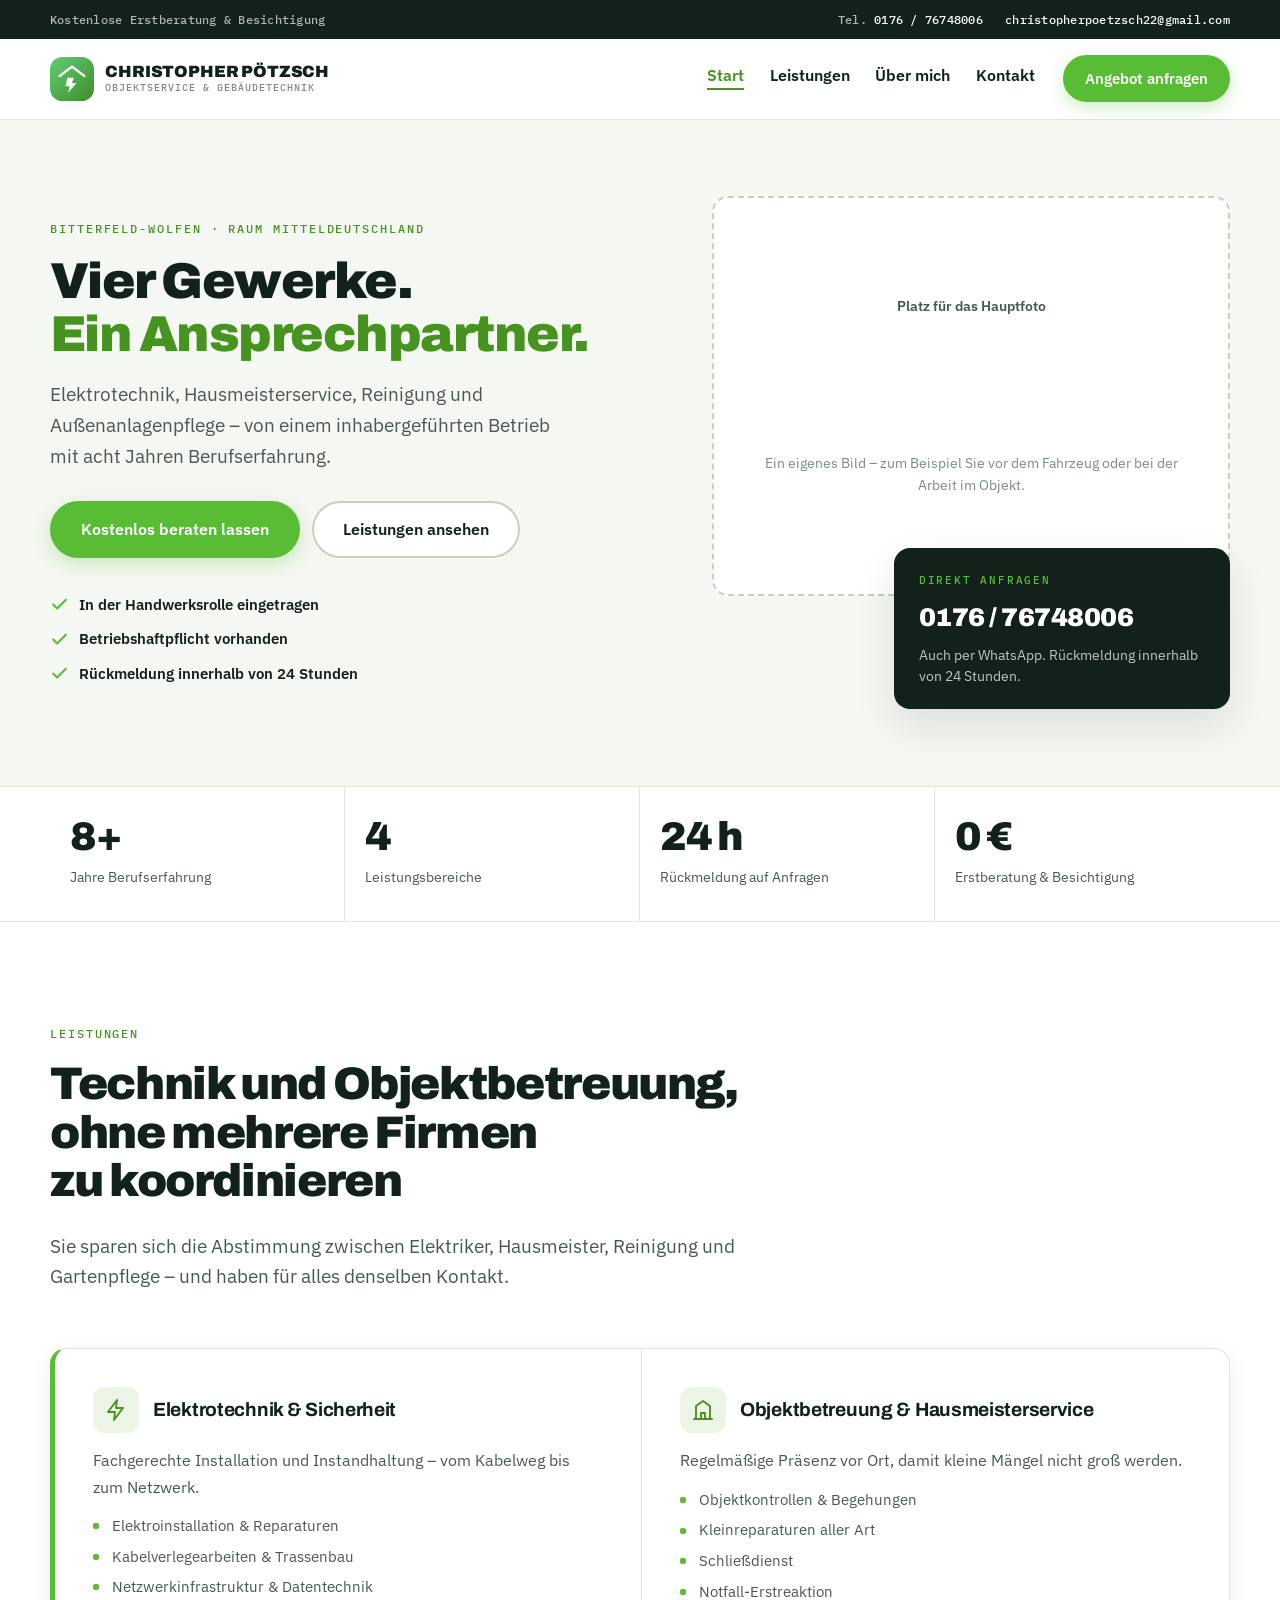
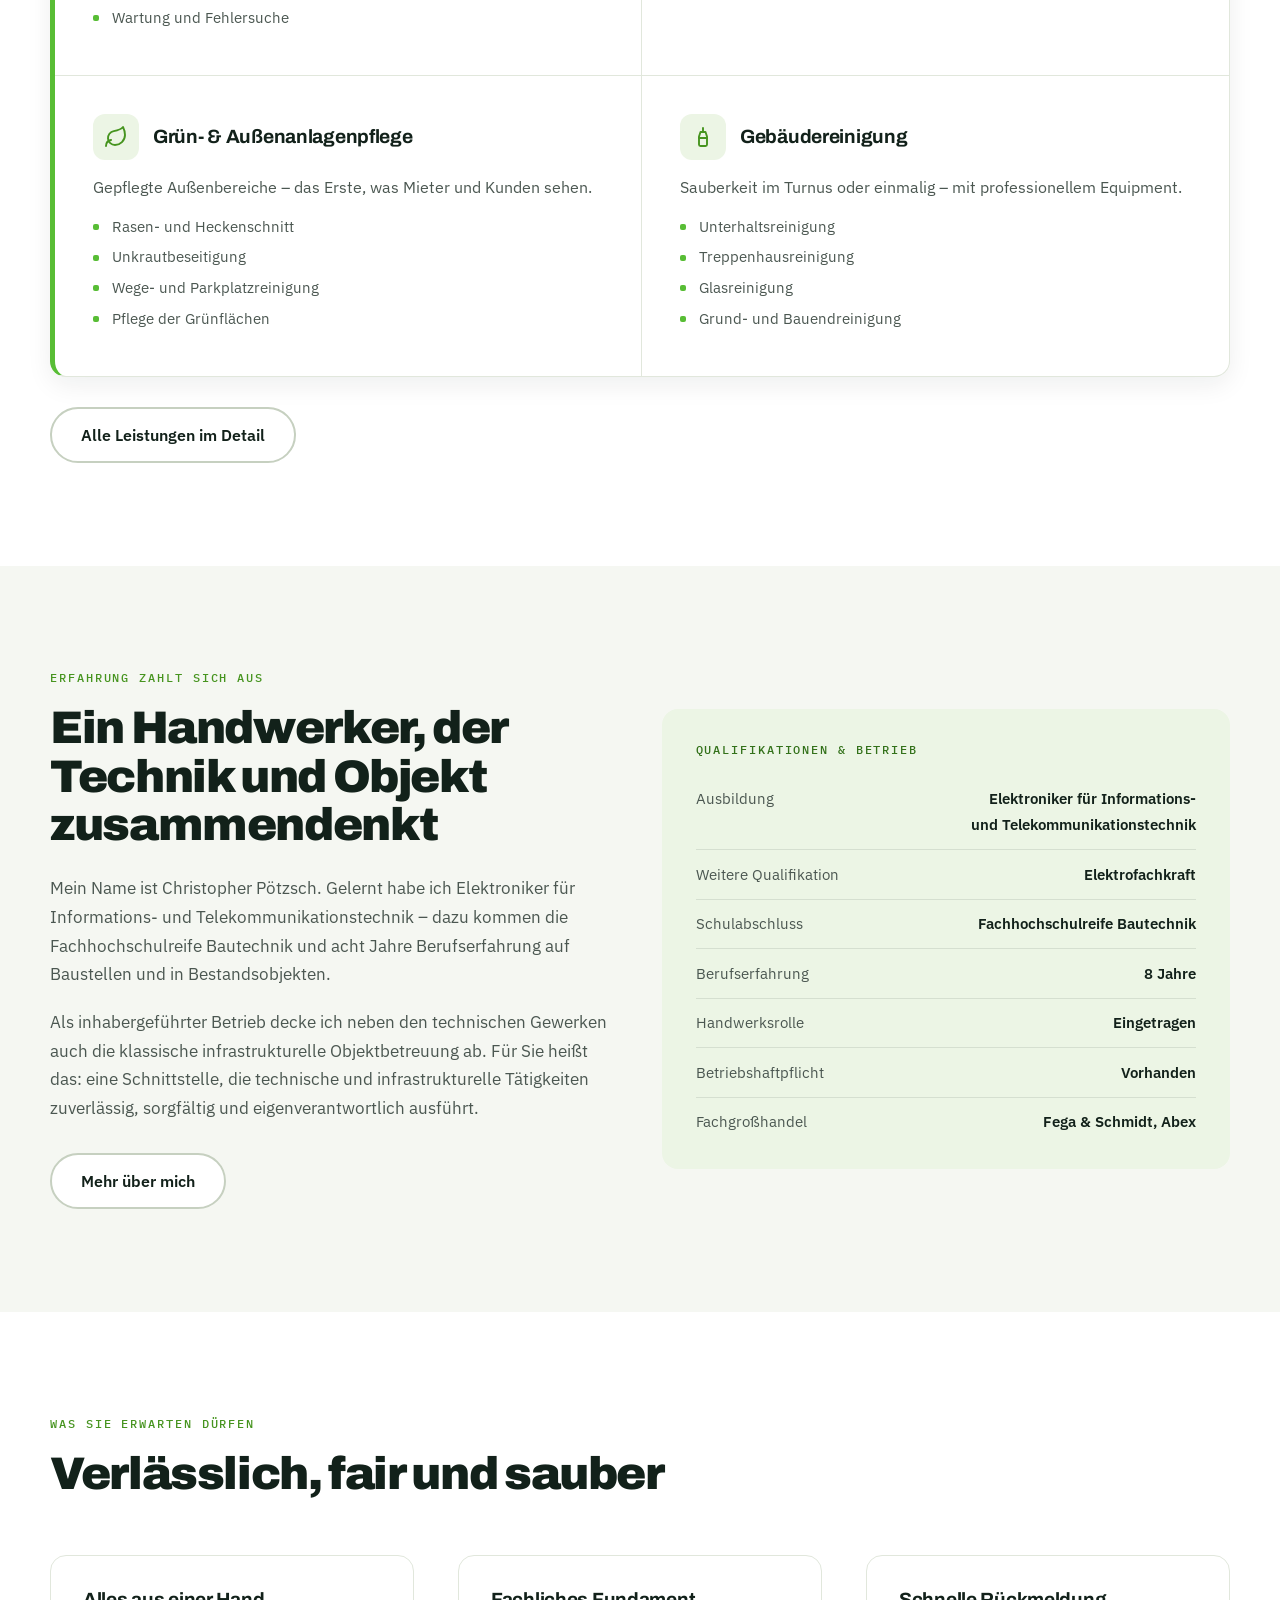
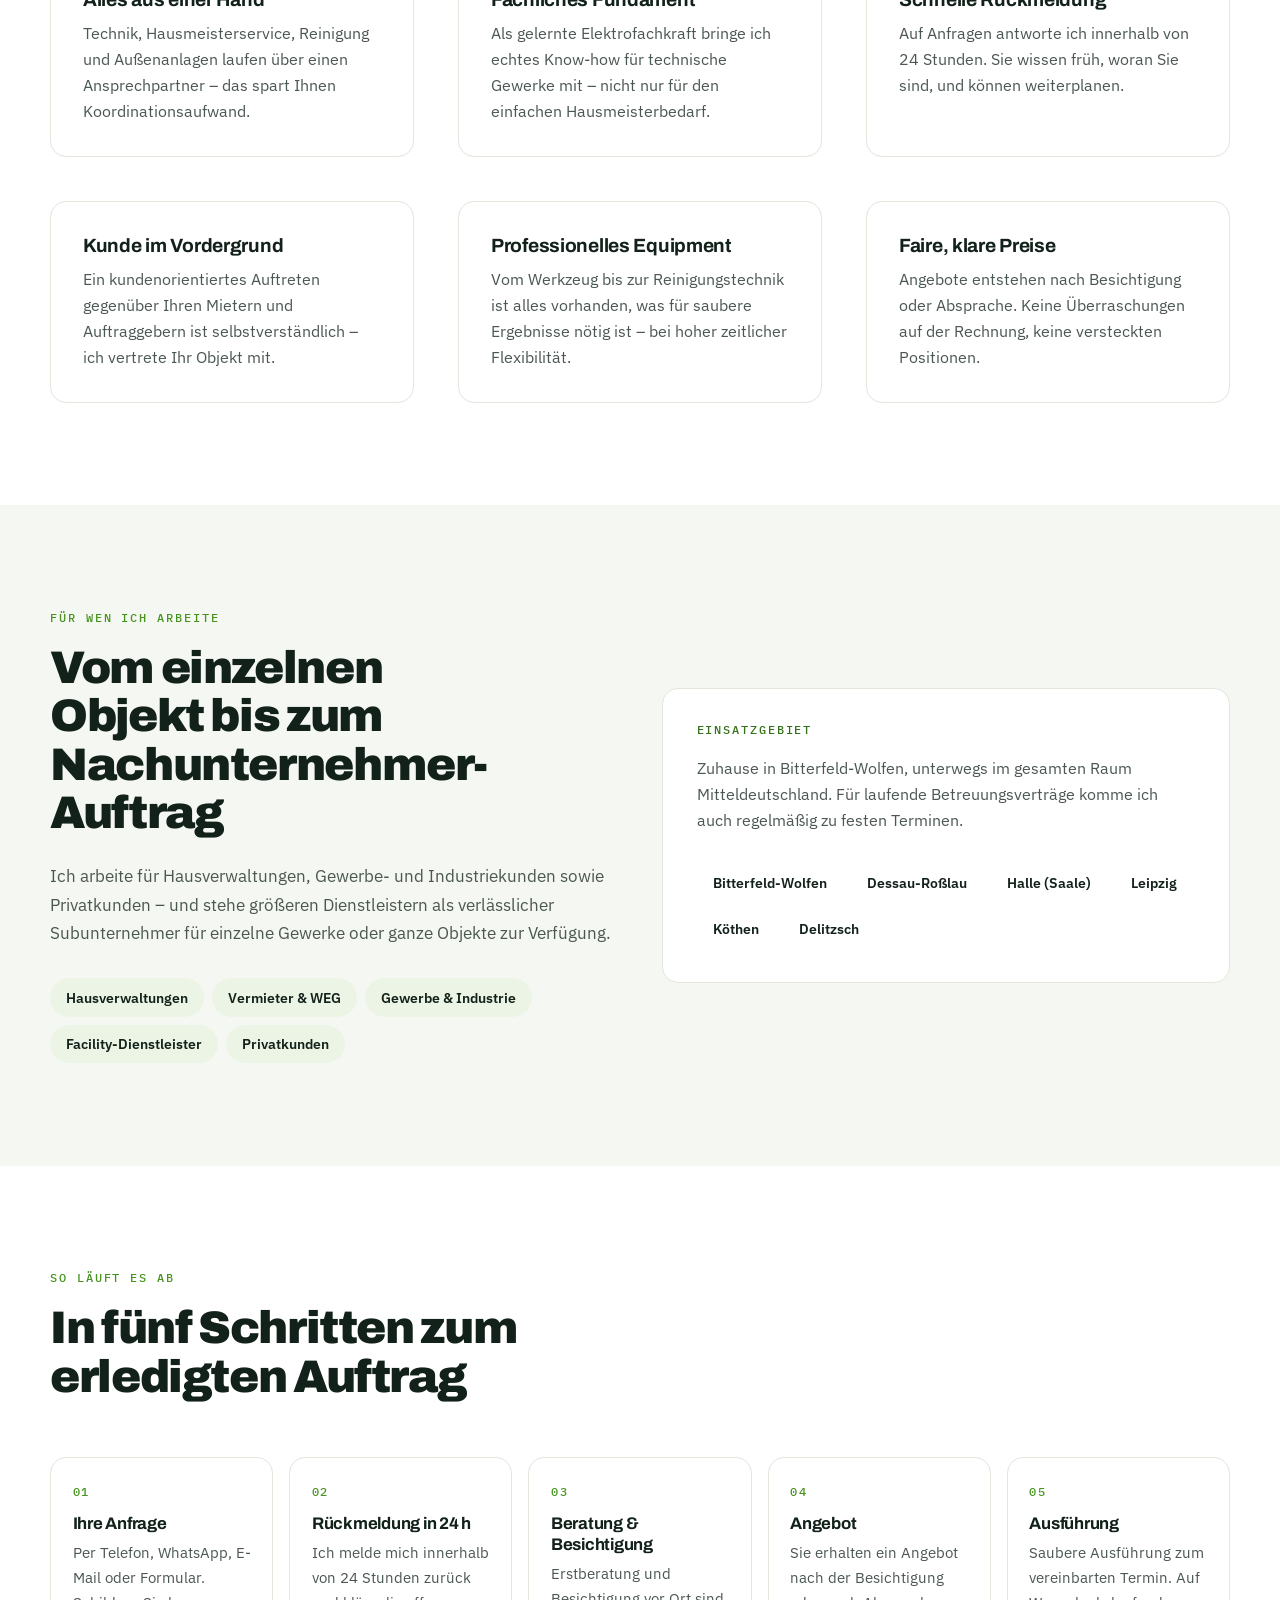
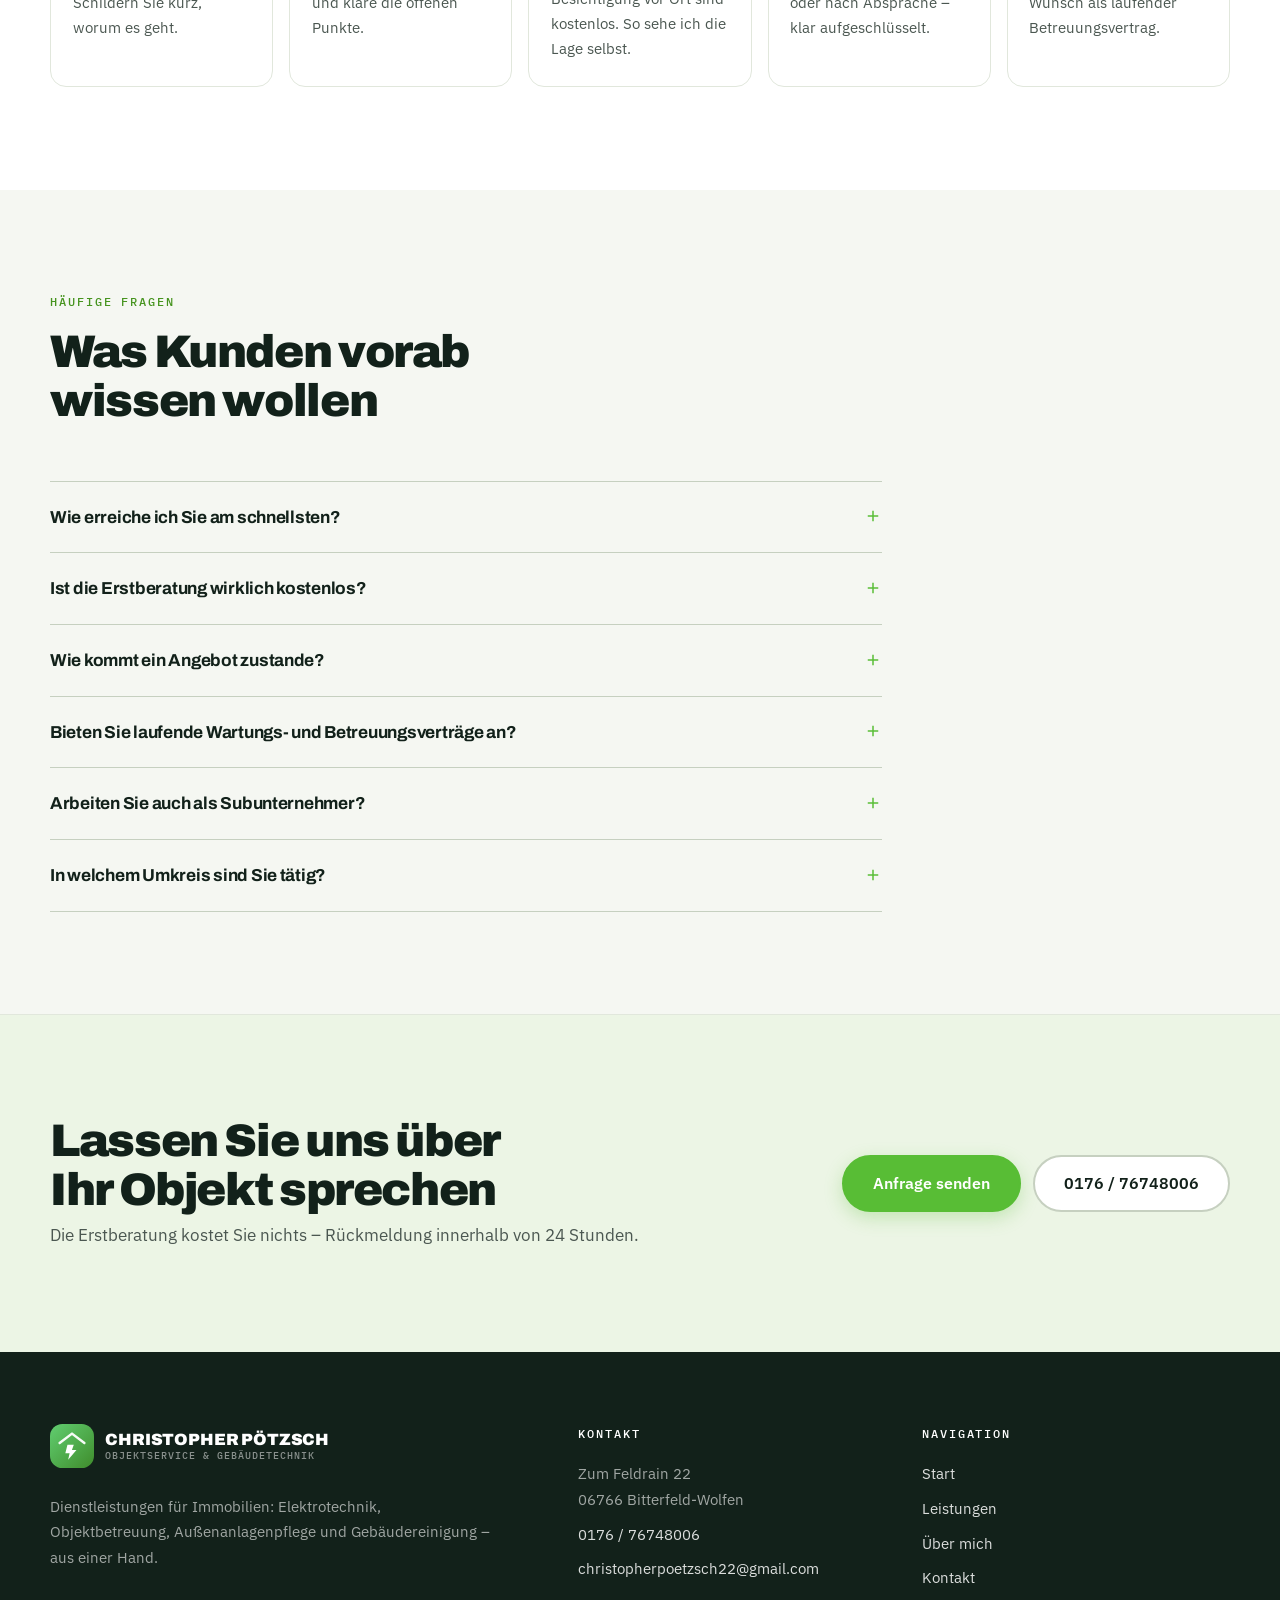
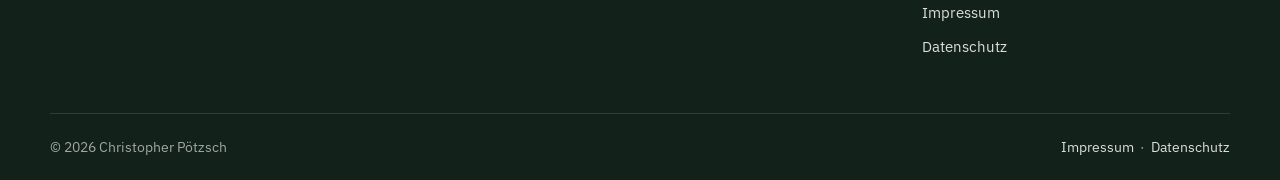
==== commit 6aadef21: "final" ====
--- a/index.html
+++ b/index.html
@@ -11,6 +11,7 @@
 <meta property="og:title" content="Christopher Pötzsch – Objektservice &amp; Gebäudetechnik">
 <meta property="og:description" content="Elektrotechnik und Gebäudeservice aus einer Hand – für Hausverwaltungen, Gewerbe und Privatkunden im Raum Mitteldeutschland.">
 <meta property="og:locale" content="de_DE">
+<meta name="theme-color" content="#12211a">
 <link rel="icon" href="assets/img/logo.svg" type="image/svg+xml">
 <script>document.documentElement.classList.add('js');</script>
 <link rel="stylesheet" href="assets/css/style.css">
@@ -18,13 +19,12 @@
 <body>
 <a class="skip-link" href="#main">Zum Inhalt springen</a>
 
-<!-- ==================== Kopfzeile ==================== -->
 <div class="topbar">
   <div class="wrap topbar__inner">
-    <span class="topbar__note">Sie haben Fragen? Die Erstberatung ist kostenlos.</span>
+    <span class="topbar__note">Kostenlose Erstberatung &amp; Besichtigung</span>
     <div class="topbar__contact">
-      <span>Telefon: <a href="tel:+4917676748006">0176 / 76748006</a></span>
-      <span>E-Mail: <a href="mailto:christopherpoetzsch22@gmail.com">christopherpoetzsch22@gmail.com</a></span>
+      <span>Tel. <a href="tel:+4917676748006">0176 / 76748006</a></span>
+      <span class="topbar__note"><a href="mailto:christopherpoetzsch22@gmail.com">christopherpoetzsch22@gmail.com</a></span>
     </div>
   </div>
 </div>
@@ -32,7 +32,7 @@
 <header class="header">
   <div class="wrap header__inner">
     <a class="logo" href="index.html">
-      <img class="logo__mark" src="assets/img/logo.svg" alt="" width="46" height="46">
+      <img class="logo__mark" src="assets/img/logo.svg" alt="" width="44" height="44">
       <span class="logo__text">
         <span class="logo__name">Christopher Pötzsch</span>
         <span class="logo__sub">Objektservice &amp; Gebäudetechnik</span>
@@ -48,7 +48,6 @@
         <li><a href="index.html" aria-current="page">Start</a></li>
         <li><a href="leistungen.html">Leistungen</a></li>
         <li><a href="ueber-mich.html">Über mich</a></li>
-        <li><a href="index.html#ablauf">Ablauf</a></li>
         <li><a href="kontakt.html">Kontakt</a></li>
       </ul>
       <a class="btn btn--primary btn--sm" href="kontakt.html">Angebot anfragen</a>
@@ -60,37 +59,49 @@
 
   <!-- ==================== Hero ==================== -->
   <section class="hero">
-    <div class="wrap hero__inner">
-      <span class="eyebrow">Bitterfeld-Wolfen &amp; Raum Mitteldeutschland</span>
-      <h1>Gebäudetechnik und Objektservice – <em>alles aus einer Hand.</em></h1>
-      <p class="lead">
-        Elektrotechnik, Hausmeisterservice, Reinigung und Außenanlagenpflege von einem
-        Ansprechpartner. Inhabergeführt, mit acht Jahren Berufserfahrung und dem Anspruch,
-        Ihre Objekte zuverlässig und sauber in Schuss zu halten.
-      </p>
-      <div class="btn-row">
-        <a class="btn btn--primary" href="kontakt.html">Kostenlos beraten lassen</a>
-        <a class="btn btn--ghost" href="leistungen.html">Leistungen ansehen</a>
-      </div>
-
-      <div class="hero__badges">
-        <span class="hero__badge">
-          <svg viewBox="0 0 24 24" fill="none" stroke="currentColor" stroke-width="2.2" stroke-linecap="round" stroke-linejoin="round" aria-hidden="true"><path d="M20 6 9 17l-5-5"/></svg>
-          In der Handwerksrolle eingetragen
-        </span>
-        <span class="hero__badge">
-          <svg viewBox="0 0 24 24" fill="none" stroke="currentColor" stroke-width="2.2" stroke-linecap="round" stroke-linejoin="round" aria-hidden="true"><path d="M20 6 9 17l-5-5"/></svg>
-          Betriebshaftpflicht vorhanden
-        </span>
-        <span class="hero__badge">
-          <svg viewBox="0 0 24 24" fill="none" stroke="currentColor" stroke-width="2.2" stroke-linecap="round" stroke-linejoin="round" aria-hidden="true"><path d="M20 6 9 17l-5-5"/></svg>
-          Rückmeldung innerhalb von 24 Stunden
-        </span>
-      </div>
-    </div>
-  </section>
-
-  <!-- ==================== Vertrauensleiste ==================== -->
+    <div class="wrap hero__grid">
+      <div class="hero__text">
+        <span class="eyebrow hero__step">Bitterfeld-Wolfen · Raum Mitteldeutschland</span>
+        <h1 class="hero__step">Vier Gewerke.<br><em>Ein Ansprechpartner.</em></h1>
+        <p class="lead hero__step">
+          Elektrotechnik, Hausmeisterservice, Reinigung und Außenanlagenpflege –
+          von einem inhabergeführten Betrieb mit acht Jahren Berufserfahrung.
+        </p>
+        <div class="btn-row hero__step">
+          <a class="btn btn--primary" href="kontakt.html">Kostenlos beraten lassen</a>
+          <a class="btn btn--outline" href="leistungen.html">Leistungen ansehen</a>
+        </div>
+        <ul class="hero__badges hero__step">
+          <li>
+            <svg viewBox="0 0 24 24" fill="none" stroke="currentColor" stroke-width="2.6" stroke-linecap="round" stroke-linejoin="round" aria-hidden="true"><path d="M20 6 9 17l-5-5"/></svg>
+            In der Handwerksrolle eingetragen
+          </li>
+          <li>
+            <svg viewBox="0 0 24 24" fill="none" stroke="currentColor" stroke-width="2.6" stroke-linecap="round" stroke-linejoin="round" aria-hidden="true"><path d="M20 6 9 17l-5-5"/></svg>
+            Betriebshaftpflicht vorhanden
+          </li>
+          <li>
+            <svg viewBox="0 0 24 24" fill="none" stroke="currentColor" stroke-width="2.6" stroke-linecap="round" stroke-linejoin="round" aria-hidden="true"><path d="M20 6 9 17l-5-5"/></svg>
+            Rückmeldung innerhalb von 24 Stunden
+          </li>
+        </ul>
+      </div>
+
+      <div class="hero__media">
+        <div class="media-slot media-slot--hero">
+          <span>Platz für das Hauptfoto</span>
+          Ein eigenes Bild – zum Beispiel Sie vor dem Fahrzeug oder bei der Arbeit im Objekt.
+        </div>
+        <div class="hero__card">
+          <span class="label">Direkt anfragen</span>
+          <a class="tel" href="tel:+4917676748006">0176 / 76748006</a>
+          <small>Auch per WhatsApp. Rückmeldung innerhalb von 24 Stunden.</small>
+        </div>
+      </div>
+    </div>
+  </section>
+
+  <!-- ==================== Kennzahlen ==================== -->
   <section class="trust">
     <div class="wrap">
       <div class="trust__grid">
@@ -114,27 +125,28 @@
     </div>
   </section>
 
-  <!-- ==================== Leistungen ==================== -->
+  <!-- ==================== Gewerke-Block ==================== -->
   <section class="section" id="leistungen">
     <div class="wrap">
-      <div class="section-head section-head--center reveal">
-        <span class="eyebrow">Leistungsportfolio</span>
+      <div class="section-head reveal">
+        <span class="eyebrow">Leistungen</span>
         <h2>Technik und Objektbetreuung, ohne mehrere Firmen zu koordinieren</h2>
         <p class="lead">
-          Vier Bereiche, ein Ansprechpartner: Sie sparen sich die Abstimmung zwischen
-          Elektriker, Hausmeister, Reinigung und Gartenpflege – und haben für alles
-          denselben Kontakt.
-        </p>
-      </div>
-
-      <div class="grid grid--4">
-        <article class="card reveal">
-          <div class="card__icon">
-            <svg viewBox="0 0 24 24" fill="none" stroke="currentColor" stroke-width="1.9" stroke-linecap="round" stroke-linejoin="round" aria-hidden="true"><path d="M13 2 4 14h7l-1 8 9-12h-7z"/></svg>
-          </div>
-          <h3>Elektrotechnik &amp; Sicherheit</h3>
+          Sie sparen sich die Abstimmung zwischen Elektriker, Hausmeister, Reinigung
+          und Gartenpflege – und haben für alles denselben Kontakt.
+        </p>
+      </div>
+
+      <div class="gewerke reveal">
+        <article class="gewerk">
+          <div class="gewerk__head">
+            <span class="gewerk__icon">
+              <svg viewBox="0 0 24 24" fill="none" stroke="currentColor" stroke-width="1.9" stroke-linecap="round" stroke-linejoin="round" aria-hidden="true"><path d="M13 2 4 14h7l-1 8 9-12h-7z"/></svg>
+            </span>
+            <h3>Elektrotechnik &amp; Sicherheit</h3>
+          </div>
           <p>Fachgerechte Installation und Instandhaltung – vom Kabelweg bis zum Netzwerk.</p>
-          <ul class="card__list">
+          <ul>
             <li>Elektroinstallation &amp; Reparaturen</li>
             <li>Kabelverlegearbeiten &amp; Trassenbau</li>
             <li>Netzwerkinfrastruktur &amp; Datentechnik</li>
@@ -142,13 +154,15 @@
           </ul>
         </article>
 
-        <article class="card reveal">
-          <div class="card__icon">
-            <svg viewBox="0 0 24 24" fill="none" stroke="currentColor" stroke-width="1.9" stroke-linecap="round" stroke-linejoin="round" aria-hidden="true"><path d="M3 21h18M5 21V8l7-5 7 5v13"/><path d="M10 21v-6h4v6"/></svg>
-          </div>
-          <h3>Objektbetreuung &amp; Hausmeisterservice</h3>
+        <article class="gewerk">
+          <div class="gewerk__head">
+            <span class="gewerk__icon">
+              <svg viewBox="0 0 24 24" fill="none" stroke="currentColor" stroke-width="1.9" stroke-linecap="round" stroke-linejoin="round" aria-hidden="true"><path d="M3 21h18M5 21V8l7-5 7 5v13"/><path d="M10 21v-6h4v6"/></svg>
+            </span>
+            <h3>Objektbetreuung &amp; Hausmeisterservice</h3>
+          </div>
           <p>Regelmäßige Präsenz vor Ort, damit kleine Mängel nicht groß werden.</p>
-          <ul class="card__list">
+          <ul>
             <li>Objektkontrollen &amp; Begehungen</li>
             <li>Kleinreparaturen aller Art</li>
             <li>Schließdienst</li>
@@ -156,13 +170,15 @@
           </ul>
         </article>
 
-        <article class="card reveal">
-          <div class="card__icon">
-            <svg viewBox="0 0 24 24" fill="none" stroke="currentColor" stroke-width="1.9" stroke-linecap="round" stroke-linejoin="round" aria-hidden="true"><path d="M11 20A7 7 0 0 1 9.8 6.1C15.5 5 17 4.48 19 2c1 2 2 4.18 2 8 0 5.5-4.78 10-10 10Z"/><path d="M2 21c0-3 1.85-5.36 5.08-6"/></svg>
-          </div>
-          <h3>Grün- &amp; Außenanlagenpflege</h3>
-          <p>Gepflegte Außenbereiche – das Erste, was Ihre Mieter und Kunden sehen.</p>
-          <ul class="card__list">
+        <article class="gewerk">
+          <div class="gewerk__head">
+            <span class="gewerk__icon">
+              <svg viewBox="0 0 24 24" fill="none" stroke="currentColor" stroke-width="1.9" stroke-linecap="round" stroke-linejoin="round" aria-hidden="true"><path d="M11 20A7 7 0 0 1 9.8 6.1C15.5 5 17 4.48 19 2c1 2 2 4.18 2 8 0 5.5-4.78 10-10 10Z"/><path d="M2 21c0-3 1.85-5.36 5.08-6"/></svg>
+            </span>
+            <h3>Grün- &amp; Außenanlagenpflege</h3>
+          </div>
+          <p>Gepflegte Außenbereiche – das Erste, was Mieter und Kunden sehen.</p>
+          <ul>
             <li>Rasen- und Heckenschnitt</li>
             <li>Unkrautbeseitigung</li>
             <li>Wege- und Parkplatzreinigung</li>
@@ -170,13 +186,15 @@
           </ul>
         </article>
 
-        <article class="card reveal">
-          <div class="card__icon">
-            <svg viewBox="0 0 24 24" fill="none" stroke="currentColor" stroke-width="1.9" stroke-linecap="round" stroke-linejoin="round" aria-hidden="true"><path d="M12 3v4M9.5 7h5l1.5 4.5v8a1.5 1.5 0 0 1-1.5 1.5h-5A1.5 1.5 0 0 1 8 19.5v-8Z"/><path d="M8 13h8"/></svg>
-          </div>
-          <h3>Gebäudereinigung</h3>
+        <article class="gewerk">
+          <div class="gewerk__head">
+            <span class="gewerk__icon">
+              <svg viewBox="0 0 24 24" fill="none" stroke="currentColor" stroke-width="1.9" stroke-linecap="round" stroke-linejoin="round" aria-hidden="true"><path d="M12 3v4M9.5 7h5l1.5 4.5v8a1.5 1.5 0 0 1-1.5 1.5h-5A1.5 1.5 0 0 1 8 19.5v-8Z"/><path d="M8 13h8"/></svg>
+            </span>
+            <h3>Gebäudereinigung</h3>
+          </div>
           <p>Sauberkeit im Turnus oder einmalig – mit professionellem Equipment.</p>
-          <ul class="card__list">
+          <ul>
             <li>Unterhaltsreinigung</li>
             <li>Treppenhausreinigung</li>
             <li>Glasreinigung</li>
@@ -185,14 +203,14 @@
         </article>
       </div>
 
-      <div class="text-center mt-2">
+      <div class="btn-row mt-2">
         <a class="btn btn--outline" href="leistungen.html">Alle Leistungen im Detail</a>
       </div>
     </div>
   </section>
 
   <!-- ==================== Über mich ==================== -->
-  <section class="section section--wash" id="ueber-mich">
+  <section class="section section--wash">
     <div class="wrap split">
       <div class="reveal">
         <span class="eyebrow">Erfahrung zahlt sich aus</span>
@@ -206,23 +224,22 @@
           Als inhabergeführter Betrieb decke ich neben den technischen Gewerken auch die
           klassische infrastrukturelle Objektbetreuung ab. Für Sie heißt das: eine
           Schnittstelle, die technische und infrastrukturelle Tätigkeiten zuverlässig,
-          sorgfältig und eigenverantwortlich ausführt – ohne dass Sie Aufgaben zwischen
-          mehreren Dienstleistern verteilen müssen.
+          sorgfältig und eigenverantwortlich ausführt.
         </p>
         <div class="btn-row mt-2">
-          <a class="btn btn--primary" href="ueber-mich.html">Mehr über mich</a>
-        </div>
-      </div>
-
-      <div class="panel reveal">
+          <a class="btn btn--outline" href="ueber-mich.html">Mehr über mich</a>
+        </div>
+      </div>
+
+      <div class="factbox reveal">
         <h3>Qualifikationen &amp; Betrieb</h3>
-        <div class="panel__row"><span>Ausbildung</span><strong>Elektroniker für Informations-<br>und Telekommunikationstechnik</strong></div>
-        <div class="panel__row"><span>Weitere Qualifikation</span><strong>Elektrofachkraft</strong></div>
-        <div class="panel__row"><span>Schulabschluss</span><strong>Fachhochschulreife Bautechnik</strong></div>
-        <div class="panel__row"><span>Berufserfahrung</span><strong>8 Jahre</strong></div>
-        <div class="panel__row"><span>Handwerksrolle</span><strong>Eingetragen</strong></div>
-        <div class="panel__row"><span>Betriebshaftpflicht</span><strong>Vorhanden</strong></div>
-        <div class="panel__row"><span>Fachgroßhandel</span><strong>Fega &amp; Schmidt, Abex</strong></div>
+        <div class="factbox__row"><span>Ausbildung</span><strong>Elektroniker für Informations-<br>und Telekommunikationstechnik</strong></div>
+        <div class="factbox__row"><span>Weitere Qualifikation</span><strong>Elektrofachkraft</strong></div>
+        <div class="factbox__row"><span>Schulabschluss</span><strong>Fachhochschulreife Bautechnik</strong></div>
+        <div class="factbox__row"><span>Berufserfahrung</span><strong>8 Jahre</strong></div>
+        <div class="factbox__row"><span>Handwerksrolle</span><strong>Eingetragen</strong></div>
+        <div class="factbox__row"><span>Betriebshaftpflicht</span><strong>Vorhanden</strong></div>
+        <div class="factbox__row"><span>Fachgroßhandel</span><strong>Fega &amp; Schmidt, Abex</strong></div>
       </div>
     </div>
   </section>
@@ -230,60 +247,42 @@
   <!-- ==================== Warum ==================== -->
   <section class="section">
     <div class="wrap">
-      <div class="section-head section-head--center reveal">
+      <div class="section-head reveal">
         <span class="eyebrow">Was Sie erwarten dürfen</span>
-        <h2>Verlässlich, fair und sauber – in dieser Reihenfolge</h2>
+        <h2>Verlässlich, fair und sauber</h2>
       </div>
 
       <div class="grid grid--3">
-        <div class="benefit reveal">
-          <span class="benefit__num">01</span>
-          <div>
-            <h3>Alles aus einer Hand</h3>
-            <p>Technik, Hausmeisterservice, Reinigung und Außenanlagen laufen über einen Ansprechpartner – das spart Ihnen Koordinationsaufwand und Reibungsverluste.</p>
-          </div>
-        </div>
-        <div class="benefit reveal">
-          <span class="benefit__num">02</span>
-          <div>
-            <h3>Fachliches Fundament</h3>
-            <p>Als gelernte Elektrofachkraft bringe ich echtes Know-how für technische Gewerke mit – nicht nur für den einfachen Hausmeisterbedarf.</p>
-          </div>
-        </div>
-        <div class="benefit reveal">
-          <span class="benefit__num">03</span>
-          <div>
-            <h3>Schnelle Rückmeldung</h3>
-            <p>Auf Anfragen antworte ich innerhalb von 24 Stunden. Sie wissen früh, woran Sie sind, und können weiterplanen.</p>
-          </div>
-        </div>
-        <div class="benefit reveal">
-          <span class="benefit__num">04</span>
-          <div>
-            <h3>Kunde im Vordergrund</h3>
-            <p>Ein kundenorientiertes Auftreten gegenüber Ihren Mietern und Auftraggebern ist für mich selbstverständlich – ich vertrete Ihr Objekt mit.</p>
-          </div>
-        </div>
-        <div class="benefit reveal">
-          <span class="benefit__num">05</span>
-          <div>
-            <h3>Professionelles Equipment</h3>
-            <p>Vom Werkzeug bis zur Reinigungstechnik ist alles vorhanden, was für saubere Ergebnisse nötig ist – inklusive hoher zeitlicher Flexibilität.</p>
-          </div>
-        </div>
-        <div class="benefit reveal">
-          <span class="benefit__num">06</span>
-          <div>
-            <h3>Faire, klare Preise</h3>
-            <p>Angebote entstehen nach Besichtigung oder Absprache. Keine Überraschungen auf der Rechnung, keine versteckten Positionen.</p>
-          </div>
+        <div class="card reveal">
+          <h3>Alles aus einer Hand</h3>
+          <p>Technik, Hausmeisterservice, Reinigung und Außenanlagen laufen über einen Ansprechpartner – das spart Ihnen Koordinationsaufwand.</p>
+        </div>
+        <div class="card reveal">
+          <h3>Fachliches Fundament</h3>
+          <p>Als gelernte Elektrofachkraft bringe ich echtes Know-how für technische Gewerke mit – nicht nur für den einfachen Hausmeisterbedarf.</p>
+        </div>
+        <div class="card reveal">
+          <h3>Schnelle Rückmeldung</h3>
+          <p>Auf Anfragen antworte ich innerhalb von 24 Stunden. Sie wissen früh, woran Sie sind, und können weiterplanen.</p>
+        </div>
+        <div class="card reveal">
+          <h3>Kunde im Vordergrund</h3>
+          <p>Ein kundenorientiertes Auftreten gegenüber Ihren Mietern und Auftraggebern ist selbstverständlich – ich vertrete Ihr Objekt mit.</p>
+        </div>
+        <div class="card reveal">
+          <h3>Professionelles Equipment</h3>
+          <p>Vom Werkzeug bis zur Reinigungstechnik ist alles vorhanden, was für saubere Ergebnisse nötig ist – bei hoher zeitlicher Flexibilität.</p>
+        </div>
+        <div class="card reveal">
+          <h3>Faire, klare Preise</h3>
+          <p>Angebote entstehen nach Besichtigung oder Absprache. Keine Überraschungen auf der Rechnung, keine versteckten Positionen.</p>
         </div>
       </div>
     </div>
   </section>
 
   <!-- ==================== Zielgruppen ==================== -->
-  <section class="section section--ink">
+  <section class="section section--wash">
     <div class="wrap split">
       <div class="reveal">
         <span class="eyebrow">Für wen ich arbeite</span>
@@ -302,9 +301,9 @@
         </ul>
       </div>
 
-      <div class="panel reveal" style="background: rgba(255,255,255,.06);">
+      <div class="factbox factbox--plain reveal">
         <h3>Einsatzgebiet</h3>
-        <p>
+        <p style="font-size:.97rem;">
           Zuhause in Bitterfeld-Wolfen, unterwegs im gesamten Raum Mitteldeutschland.
           Für laufende Betreuungsverträge komme ich auch regelmäßig zu festen Terminen.
         </p>
@@ -316,9 +315,6 @@
           <li>Köthen</li>
           <li>Delitzsch</li>
         </ul>
-        <p style="margin-top:1.5rem;font-size:.93rem;">
-          Ihr Objekt liegt außerhalb? Fragen Sie einfach an – bei größeren Aufträgen bin ich flexibel.
-        </p>
       </div>
     </div>
   </section>
@@ -326,32 +322,36 @@
   <!-- ==================== Ablauf ==================== -->
   <section class="section" id="ablauf">
     <div class="wrap">
-      <div class="section-head section-head--center reveal">
-        <span class="eyebrow">So arbeiten wir zusammen</span>
+      <div class="section-head reveal">
+        <span class="eyebrow">So läuft es ab</span>
         <h2>In fünf Schritten zum erledigten Auftrag</h2>
-        <p class="lead">Von der ersten Nachricht bis zur Abnahme – transparent und ohne Umwege.</p>
-      </div>
-
-      <div class="steps">
-        <article class="step reveal">
+      </div>
+
+      <div class="steps reveal">
+        <article class="step">
+          <span class="step__num">01</span>
           <h3>Ihre Anfrage</h3>
-          <p>Per Telefon, WhatsApp Business, E-Mail oder über das Formular auf dieser Seite. Schildern Sie kurz, worum es geht.</p>
-        </article>
-        <article class="step reveal">
+          <p>Per Telefon, WhatsApp, E-Mail oder Formular. Schildern Sie kurz, worum es geht.</p>
+        </article>
+        <article class="step">
+          <span class="step__num">02</span>
           <h3>Rückmeldung in 24 h</h3>
-          <p>Ich melde mich innerhalb von 24 Stunden zurück und kläre die offenen Punkte mit Ihnen.</p>
-        </article>
-        <article class="step reveal">
+          <p>Ich melde mich innerhalb von 24 Stunden zurück und kläre die offenen Punkte.</p>
+        </article>
+        <article class="step">
+          <span class="step__num">03</span>
           <h3>Beratung &amp; Besichtigung</h3>
-          <p>Erstberatung und Besichtigung vor Ort sind kostenlos. So sehe ich die Gegebenheiten selbst.</p>
-        </article>
-        <article class="step reveal">
+          <p>Erstberatung und Besichtigung vor Ort sind kostenlos. So sehe ich die Lage selbst.</p>
+        </article>
+        <article class="step">
+          <span class="step__num">04</span>
           <h3>Angebot</h3>
-          <p>Sie erhalten ein Angebot nach der Besichtigung oder nach Absprache – nachvollziehbar aufgeschlüsselt.</p>
-        </article>
-        <article class="step reveal">
+          <p>Sie erhalten ein Angebot nach der Besichtigung oder nach Absprache – klar aufgeschlüsselt.</p>
+        </article>
+        <article class="step">
+          <span class="step__num">05</span>
           <h3>Ausführung</h3>
-          <p>Saubere Ausführung zum vereinbarten Termin. Auf Wunsch als laufender Wartungs- oder Betreuungsvertrag.</p>
+          <p>Saubere Ausführung zum vereinbarten Termin. Auf Wunsch als laufender Betreuungsvertrag.</p>
         </article>
       </div>
     </div>
@@ -360,9 +360,9 @@
   <!-- ==================== FAQ ==================== -->
   <section class="section section--wash">
     <div class="wrap">
-      <div class="section-head section-head--center reveal">
+      <div class="section-head reveal">
         <span class="eyebrow">Häufige Fragen</span>
-        <h2>Alles, was Sie vorab wissen möchten</h2>
+        <h2>Was Kunden vorab wissen wollen</h2>
       </div>
 
       <div class="faq reveal">
@@ -417,36 +417,33 @@
     </div>
   </section>
 
-  <!-- ==================== CTA ==================== -->
-  <section class="section cta-band">
-    <div class="wrap">
-      <span class="eyebrow" style="justify-content:center;">Immer an Ihrer Seite</span>
-      <h2>Lassen Sie uns über Ihr Objekt sprechen</h2>
-      <p class="lead" style="max-width:40rem;margin-inline:auto;">
-        Ob einmalige Reparatur, komplette Objektbetreuung oder Zusammenarbeit als
-        Nachunternehmer – die Erstberatung kostet Sie nichts.
-      </p>
-      <div class="btn-row mt-2">
+  <!-- ==================== Abschluss ==================== -->
+  <section class="section cta">
+    <div class="wrap cta__inner">
+      <div>
+        <h2>Lassen Sie uns über Ihr Objekt sprechen</h2>
+        <p>Die Erstberatung kostet Sie nichts – Rückmeldung innerhalb von 24 Stunden.</p>
+      </div>
+      <div class="btn-row">
         <a class="btn btn--primary" href="kontakt.html">Anfrage senden</a>
-        <a class="btn btn--ghost" href="tel:+4917676748006">0176 / 76748006</a>
+        <a class="btn btn--outline" href="tel:+4917676748006">0176 / 76748006</a>
       </div>
     </div>
   </section>
 
 </main>
 
-<!-- ==================== Fußbereich ==================== -->
 <footer class="footer">
   <div class="wrap footer__grid">
     <div>
       <a class="logo" href="index.html">
-        <img class="logo__mark" src="assets/img/logo.svg" alt="" width="46" height="46">
+        <img class="logo__mark" src="assets/img/logo.svg" alt="" width="44" height="44">
         <span class="logo__text">
           <span class="logo__name">Christopher Pötzsch</span>
           <span class="logo__sub">Objektservice &amp; Gebäudetechnik</span>
         </span>
       </a>
-      <p style="margin-top:1.25rem;max-width:30rem;">
+      <p style="margin-top:1.1rem;max-width:28rem;">
         Dienstleistungen für Immobilien: Elektrotechnik, Objektbetreuung,
         Außenanlagenpflege und Gebäudereinigung – aus einer Hand.
       </p>
@@ -475,11 +472,22 @@
   </div>
 
   <div class="wrap footer__bar">
-    <span>&copy; <span data-year>2026</span> Christopher Pötzsch – Objektservice &amp; Gebäudetechnik</span>
+    <span>&copy; <span data-year>2026</span> Christopher Pötzsch</span>
     <span><a href="impressum.html">Impressum</a> &nbsp;·&nbsp; <a href="datenschutz.html">Datenschutz</a></span>
   </div>
 </footer>
 
+<div class="mobile-bar">
+  <a class="mobile-bar__btn mobile-bar__btn--call" href="tel:+4917676748006">
+    <svg viewBox="0 0 24 24" fill="none" stroke="currentColor" stroke-width="2" stroke-linecap="round" stroke-linejoin="round" aria-hidden="true"><path d="M22 16.9v3a2 2 0 0 1-2.2 2 19.8 19.8 0 0 1-8.6-3.1 19.5 19.5 0 0 1-6-6A19.8 19.8 0 0 1 2.1 4.2 2 2 0 0 1 4.1 2h3a2 2 0 0 1 2 1.7c.1 1 .4 1.9.7 2.8a2 2 0 0 1-.5 2.1L8.1 9.9a16 16 0 0 0 6 6l1.3-1.2a2 2 0 0 1 2.1-.5c.9.3 1.8.6 2.8.7a2 2 0 0 1 1.7 2Z"/></svg>
+    Anrufen
+  </a>
+  <a class="mobile-bar__btn" href="https://wa.me/4917676748006">
+    <svg viewBox="0 0 24 24" fill="none" stroke="currentColor" stroke-width="2" stroke-linecap="round" stroke-linejoin="round" aria-hidden="true"><path d="M21 11.5a8.4 8.4 0 0 1-8.5 8.4 8.5 8.5 0 0 1-4-1L3 20l1.2-5.3a8.4 8.4 0 0 1-1.1-4.2A8.4 8.4 0 0 1 11.6 3 8.4 8.4 0 0 1 21 11.5Z"/></svg>
+    WhatsApp
+  </a>
+</div>
+
 <script src="assets/js/main.js" defer></script>
 </body>
 </html>
--- a/assets/css/style.css
+++ b/assets/css/style.css
@@ -1,477 +1,554 @@
 /* ==========================================================================
    Christopher Pötzsch – Objektservice & Gebäudetechnik
-   Stylesheet – handgeschrieben, keine externen Abhängigkeiten (DSGVO).
+   Handgeschrieben, keine externen Verbindungen (DSGVO).
+
+   Gestaltung: helle Grundfläche, kräftige Akzente.
+   Schrift  : Archivo (Überschriften, erinnert an Fahrzeug- und Bauschilder)
+              IBM Plex Sans (Fließtext), IBM Plex Mono (Labels, technische Daten)
+   Signatur : der Gewerke-Block – vier Felder, die zu einem Block verbunden
+              sind. Zeigt bildlich, was der Betrieb anbietet: alles aus einer Hand.
    ========================================================================== */
 
-/* --- Schrift: lokal gehostet, keine Google-/Bunny-CDN-Verbindung ---------- */
+/* --- Schriften: lokal gehostet, kein Google-CDN --------------------------- */
 @font-face {
-  font-family: 'Kumbh Sans';
-  font-style: normal;
-  font-weight: 300 800;
-  font-display: swap;
-  src: url('../fonts/kumbh-sans-latin-ext.woff2') format('woff2');
-  unicode-range: U+0100-02BA, U+02BD-02C5, U+02C7-02CC, U+02CE-02D7, U+02DD-02FF,
-    U+0304, U+0308, U+0329, U+1D00-1DBF, U+1E00-1E9F, U+1EF2-1EFF, U+2020,
-    U+20A0-20AB, U+20AD-20C0, U+2113, U+2C60-2C7F, U+A720-A7FF;
+  font-family: 'Archivo'; font-style: normal; font-weight: 700 900; font-display: swap;
+  src: url('../fonts/archivo-latin-ext.woff2') format('woff2');
+  unicode-range: U+0100-02BA, U+02BD-02C5, U+02C7-02CC, U+02CE-02D7, U+02DD-02FF, U+0304,
+    U+0308, U+0329, U+1D00-1DBF, U+1E00-1E9F, U+1EF2-1EFF, U+2020, U+20A0-20AB, U+20AD-20C0,
+    U+2113, U+2C60-2C7F, U+A720-A7FF;
 }
 @font-face {
-  font-family: 'Kumbh Sans';
-  font-style: normal;
-  font-weight: 300 800;
-  font-display: swap;
-  src: url('../fonts/kumbh-sans-latin.woff2') format('woff2');
-  unicode-range: U+0000-00FF, U+0131, U+0152-0153, U+02BB-02BC, U+02C6, U+02DA,
-    U+02DC, U+0304, U+0308, U+0329, U+2000-206F, U+20AC, U+2122, U+2191, U+2193,
-    U+2212, U+2215, U+FEFF, U+FFFD;
-}
-
-/* --- Design-Tokens -------------------------------------------------------- */
+  font-family: 'Archivo'; font-style: normal; font-weight: 700 900; font-display: swap;
+  src: url('../fonts/archivo-latin.woff2') format('woff2');
+  unicode-range: U+0000-00FF, U+0131, U+0152-0153, U+02BB-02BC, U+02C6, U+02DA, U+02DC,
+    U+0304, U+0308, U+0329, U+2000-206F, U+20AC, U+2122, U+2191, U+2193, U+2212, U+2215,
+    U+FEFF, U+FFFD;
+}
+@font-face {
+  font-family: 'Plex Sans'; font-style: normal; font-weight: 400 600; font-display: swap;
+  src: url('../fonts/plex-sans-latin-ext.woff2') format('woff2');
+  unicode-range: U+0100-02BA, U+02BD-02C5, U+02C7-02CC, U+02CE-02D7, U+02DD-02FF, U+0304,
+    U+0308, U+0329, U+1D00-1DBF, U+1E00-1E9F, U+1EF2-1EFF, U+2020, U+20A0-20AB, U+20AD-20C0,
+    U+2113, U+2C60-2C7F, U+A720-A7FF;
+}
+@font-face {
+  font-family: 'Plex Sans'; font-style: normal; font-weight: 400 600; font-display: swap;
+  src: url('../fonts/plex-sans-latin.woff2') format('woff2');
+  unicode-range: U+0000-00FF, U+0131, U+0152-0153, U+02BB-02BC, U+02C6, U+02DA, U+02DC,
+    U+0304, U+0308, U+0329, U+2000-206F, U+20AC, U+2122, U+2191, U+2193, U+2212, U+2215,
+    U+FEFF, U+FFFD;
+}
+@font-face {
+  font-family: 'Plex Mono'; font-style: normal; font-weight: 500; font-display: swap;
+  src: url('../fonts/plex-mono-latin-ext.woff2') format('woff2');
+  unicode-range: U+0100-02BA, U+02BD-02C5, U+02C7-02CC, U+02CE-02D7, U+02DD-02FF, U+0304,
+    U+0308, U+0329, U+1D00-1DBF, U+1E00-1E9F, U+1EF2-1EFF, U+2020, U+20A0-20AB, U+20AD-20C0,
+    U+2113, U+2C60-2C7F, U+A720-A7FF;
+}
+@font-face {
+  font-family: 'Plex Mono'; font-style: normal; font-weight: 500; font-display: swap;
+  src: url('../fonts/plex-mono-latin.woff2') format('woff2');
+  unicode-range: U+0000-00FF, U+0131, U+0152-0153, U+02BB-02BC, U+02C6, U+02DA, U+02DC,
+    U+0304, U+0308, U+0329, U+2000-206F, U+20AC, U+2122, U+2191, U+2193, U+2212, U+2215,
+    U+FEFF, U+FFFD;
+}
+
+/* --- Tokens --------------------------------------------------------------- */
 :root {
-  --green: #52b238;
-  --green-light: #61ce70;
-  --green-dark: #3f8c2c;
-  --ink: #171d21;
-  --ink-soft: #1f242e;
-  --body: #55606a;
-  --line: #e3e9ee;
-  --wash: #f3f7fa;
+  --green: #46941f;          /* Text- und Linienakzent (kontraststark auf Weiß) */
+  --green-bright: #58bd35;   /* Flächen, Buttons */
+  --green-dark: #33711a;
+  --tint: #ecf5e5;           /* zarte grüne Fläche */
+  --tint-deep: #dcecd0;
+
+  --ink: #12211a;            /* Überschriften, Fußbereich */
+  --body: #4b5751;
+  --muted: #7d8a83;
+
+  --line: #e1e7dc;
+  --line-strong: #c6d0c0;
+  --wash: #f5f7f2;           /* Sektionsfläche, leicht warm */
   --white: #ffffff;
 
-  --radius: 14px;
-  --radius-lg: 22px;
-  --shadow-sm: 0 2px 10px rgba(23, 29, 33, .06);
-  --shadow: 0 12px 34px rgba(23, 29, 33, .09);
-  --shadow-lg: 0 26px 60px rgba(23, 29, 33, .14);
+  --r: 16px;
+  --r-sm: 10px;
+  --shadow: 0 8px 26px rgba(18, 33, 26, .07);
+  --shadow-lift: 0 16px 40px rgba(18, 33, 26, .11);
 
   --wrap: 1180px;
-  --gap: clamp(1.5rem, 4vw, 3rem);
-  --section-y: clamp(4rem, 9vw, 7.5rem);
+  --gap: clamp(1.5rem, 3.5vw, 2.75rem);
+  --section-y: clamp(3.75rem, 8vw, 7rem);
 
   --ease: cubic-bezier(.22, .61, .36, 1);
 }
 
-/* --- Reset / Basis -------------------------------------------------------- */
+/* --- Basis ---------------------------------------------------------------- */
 *, *::before, *::after { box-sizing: border-box; }
 html { -webkit-text-size-adjust: 100%; scroll-behavior: smooth; }
+
+body {
+  margin: 0;
+  font-family: 'Plex Sans', -apple-system, BlinkMacSystemFont, 'Segoe UI', Arial, sans-serif;
+  font-size: 1.0625rem;
+  line-height: 1.68;
+  color: var(--body);
+  background: var(--white);
+  overflow-x: hidden;
+  -webkit-font-smoothing: antialiased;
+}
+body.nav-open { overflow: hidden; }
+
+img, svg { max-width: 100%; height: auto; display: block; }
+a { color: var(--green); text-decoration: none; transition: color .15s var(--ease); }
+a:hover { color: var(--green-dark); }
+:focus-visible { outline: 3px solid var(--green); outline-offset: 3px; border-radius: 4px; }
+
+h1, h2, h3 {
+  font-family: 'Archivo', Impact, sans-serif;
+  color: var(--ink);
+  font-weight: 900;
+  line-height: 1.06;
+  letter-spacing: -.03em;
+  margin: 0 0 .55em;
+  text-wrap: balance;
+}
+h1 { font-size: clamp(2.05rem, 5.2vw, 3.15rem); }
+h2 { font-size: clamp(1.85rem, 4.2vw, 2.85rem); }
+h3 { font-size: 1.2rem; font-weight: 700; letter-spacing: -.015em; line-height: 1.25; }
+p { margin: 0 0 1.15em; }
+p:last-child { margin-bottom: 0; }
+ul { margin: 0 0 1.15em; padding-left: 1.15em; }
+li { margin-bottom: .4em; }
+strong { font-weight: 600; }
+
+/* --- Layout --------------------------------------------------------------- */
+.wrap { width: min(100% - 2.25rem, var(--wrap)); margin-inline: auto; }
+.section { padding-block: var(--section-y); }
+.section--wash { background: var(--wash); }
+
+.grid { display: grid; gap: var(--gap); }
+@media (min-width: 780px) {
+  .grid--2 { grid-template-columns: repeat(2, 1fr); }
+  .grid--3 { grid-template-columns: repeat(3, 1fr); }
+}
+@media (min-width: 560px) and (max-width: 779px) { .grid--3 { grid-template-columns: repeat(2, 1fr); } }
+
+/* --- Textbausteine -------------------------------------------------------- */
+.eyebrow {
+  display: block;
+  font-family: 'Plex Mono', ui-monospace, monospace;
+  font-size: .75rem; font-weight: 500; letter-spacing: .16em; text-transform: uppercase;
+  color: var(--green); margin-bottom: 1rem;
+}
+.lead { font-size: clamp(1.05rem, 1.6vw, 1.18rem); line-height: 1.62; }
+.section-head { max-width: 44rem; margin-bottom: clamp(2.25rem, 4.5vw, 3.5rem); }
+
+.btn {
+  display: inline-flex; align-items: center; justify-content: center; gap: .55rem;
+  min-height: 52px; padding: .8rem 1.8rem;
+  font-family: inherit; font-weight: 600; font-size: 1rem;
+  border: 2px solid transparent; border-radius: 100px; cursor: pointer;
+  transition: background-color .18s var(--ease), border-color .18s var(--ease),
+              color .18s var(--ease), transform .18s var(--ease), box-shadow .18s var(--ease);
+}
+.btn--primary { background: var(--green-bright); color: #fff; border-color: var(--green-bright); box-shadow: 0 6px 18px rgba(88, 189, 53, .28); }
+.btn--primary:hover { background: var(--green-dark); border-color: var(--green-dark); color: #fff; transform: translateY(-2px); box-shadow: 0 10px 24px rgba(51, 113, 26, .3); }
+.btn--outline { border-color: var(--line-strong); color: var(--ink); background: #fff; }
+.btn--outline:hover { border-color: var(--ink); color: var(--ink); transform: translateY(-2px); }
+.btn--sm { min-height: 44px; padding: .55rem 1.25rem; font-size: .94rem; }
+.btn-row { display: flex; flex-wrap: wrap; gap: .8rem; align-items: center; }
+
+/* --- Kopfbereich ---------------------------------------------------------- */
+.topbar {
+  background: var(--ink); color: rgba(255, 255, 255, .68);
+  font-family: 'Plex Mono', ui-monospace, monospace;
+  font-size: .78rem; letter-spacing: .02em; padding: .55rem 0;
+}
+.topbar__inner { display: flex; flex-wrap: wrap; gap: .3rem 1.5rem; align-items: center; justify-content: space-between; }
+.topbar a { color: #fff; }
+.topbar a:hover { color: var(--green-bright); }
+.topbar__contact { display: flex; flex-wrap: wrap; gap: .3rem 1.4rem; }
+@media (max-width: 720px) { .topbar__note { display: none; } }
+
+.header { position: sticky; top: 0; z-index: 90; background: rgba(255, 255, 255, .94); backdrop-filter: blur(8px); border-bottom: 1px solid var(--line); }
+.header__inner { display: flex; align-items: center; justify-content: space-between; gap: 1.25rem; min-height: 80px; }
+
+.logo { display: inline-flex; align-items: center; gap: .7rem; color: var(--ink); }
+.logo:hover { color: var(--ink); }
+.logo__mark { flex: none; width: 44px; height: 44px; }
+.logo__text { display: flex; flex-direction: column; line-height: 1.15; }
+.logo__name { font-family: 'Archivo', sans-serif; font-weight: 900; font-size: 1.02rem; letter-spacing: -.01em; text-transform: uppercase; }
+.logo__sub { font-family: 'Plex Mono', monospace; font-size: .63rem; letter-spacing: .1em; text-transform: uppercase; color: var(--muted); }
+@media (max-width: 400px) { .logo__sub { display: none; } }
+
+.nav { display: flex; align-items: center; gap: 1.75rem; }
+.nav__list { display: flex; align-items: center; gap: 1.6rem; list-style: none; margin: 0; padding: 0; }
+.nav__list a { color: var(--ink); font-weight: 600; font-size: .97rem; padding-block: .35rem; }
+.nav__list a:hover { color: var(--green); }
+.nav__list a[aria-current="page"] { color: var(--green); box-shadow: inset 0 -2px 0 var(--green); }
+
+.nav-toggle { display: none; width: 48px; height: 48px; padding: 0; border: 1px solid var(--line-strong); border-radius: 12px; background: #fff; cursor: pointer; }
+.nav-toggle span { display: block; width: 20px; height: 2px; margin: 4px auto; background: var(--ink); transition: transform .2s var(--ease), opacity .15s var(--ease); }
+body.nav-open .nav-toggle span:nth-child(1) { transform: translateY(6px) rotate(45deg); }
+body.nav-open .nav-toggle span:nth-child(2) { opacity: 0; }
+body.nav-open .nav-toggle span:nth-child(3) { transform: translateY(-6px) rotate(-45deg); }
+
+@media (max-width: 920px) {
+  .nav-toggle { display: block; }
+  .nav {
+    position: fixed; inset: 0 0 0 auto; width: min(88vw, 330px);
+    flex-direction: column; align-items: stretch; justify-content: flex-start; gap: 1.5rem;
+    padding: 6.5rem 1.5rem 2rem; background: #fff; box-shadow: -12px 0 40px rgba(18, 33, 26, .14);
+    transform: translateX(103%); transition: transform .28s var(--ease); overflow-y: auto;
+  }
+  body.nav-open .nav { transform: translateX(0); }
+  .nav__list { flex-direction: column; align-items: stretch; gap: 0; }
+  .nav__list a { display: block; padding: .95rem 0; border-bottom: 1px solid var(--line); font-size: 1.08rem; }
+  .nav__list a[aria-current="page"] { box-shadow: none; }
+  .nav .btn { width: 100%; }
+}
+
+/* --- Hero ----------------------------------------------------------------- */
+.hero {
+  position: relative; overflow: hidden;
+  background: var(--wash);
+  border-bottom: 1px solid var(--line);
+  padding-block: clamp(2.75rem, 6vw, 5rem);
+}
+.hero__grid { display: grid; gap: clamp(2rem, 4vw, 3.25rem); align-items: center; }
+@media (min-width: 980px) { .hero__grid { grid-template-columns: 1.18fr 1fr; } }
+
+.hero h1 { margin-bottom: 1.1rem; }
+.hero h1 em { font-style: normal; color: var(--green); }
+.hero .lead { max-width: 33rem; margin-bottom: 1.9rem; }
+.hero .btn-row { margin-bottom: 2.1rem; }
+
+.hero__badges { list-style: none; margin: 0; padding: 0; display: grid; gap: .55rem; }
+.hero__badges li { display: flex; align-items: flex-start; gap: .6rem; margin: 0; font-size: .96rem; font-weight: 600; color: var(--ink); }
+.hero__badges svg { flex: none; width: 19px; height: 19px; margin-top: .22rem; color: var(--green-bright); }
+
+.hero__media { position: relative; }
+.hero__card {
+  position: relative; z-index: 2;
+  background: var(--ink); color: rgba(255, 255, 255, .74);
+  border-radius: var(--r); padding: 1.4rem 1.55rem;
+  max-width: 21rem; margin: -3rem 0 0 auto;
+  box-shadow: var(--shadow-lift);
+}
+.hero__card .label { display: block; font-family: 'Plex Mono', monospace; font-size: .7rem; letter-spacing: .16em; text-transform: uppercase; color: var(--green-bright); margin-bottom: .45rem; }
+.hero__card .tel { display: block; font-family: 'Archivo', sans-serif; font-weight: 900; font-size: 1.6rem; letter-spacing: -.02em; color: #fff; margin-bottom: .35rem; }
+.hero__card .tel:hover { color: var(--green-bright); }
+.hero__card small { font-size: .86rem; line-height: 1.5; display: block; }
+
+/* --- Kennzahlenleiste ----------------------------------------------------- */
+.trust { background: var(--white); border-bottom: 1px solid var(--line); }
+.trust__grid { display: grid; grid-template-columns: repeat(2, 1fr); }
+@media (min-width: 900px) { .trust__grid { grid-template-columns: repeat(4, 1fr); } }
+.trust__item { padding: 1.9rem 1.25rem; border-right: 1px solid var(--line); }
+.trust__item:last-child { border-right: 0; }
+@media (max-width: 899px) {
+  .trust__item:nth-child(2n) { border-right: 0; }
+  .trust__item:nth-child(-n+2) { border-bottom: 1px solid var(--line); }
+}
+.trust__value { display: block; font-family: 'Archivo', sans-serif; font-weight: 900; font-size: clamp(1.9rem, 3.4vw, 2.5rem); color: var(--ink); line-height: 1; letter-spacing: -.035em; margin-bottom: .3rem; }
+.trust__label { font-size: .89rem; color: var(--body); }
+
+/* --- Signatur: Gewerke-Block ---------------------------------------------
+   Vier Felder, die zu einem Block verbunden sind – die Leistungsbereiche
+   greifen ineinander, statt vier lose Karten zu sein.
+   ------------------------------------------------------------------------ */
+.gewerke {
+  display: grid; gap: 0;
+  background: var(--white);
+  border: 1px solid var(--line);
+  border-left: 5px solid var(--green-bright);
+  border-radius: var(--r);
+  overflow: hidden;
+  box-shadow: var(--shadow);
+}
+@media (min-width: 860px) { .gewerke { grid-template-columns: 1fr 1fr; } }
+
+.gewerk {
+  padding: clamp(1.6rem, 3vw, 2.4rem);
+  border-bottom: 1px solid var(--line);
+  transition: background-color .2s var(--ease);
+}
+.gewerk:last-child { border-bottom: 0; }
+@media (min-width: 860px) {
+  .gewerk:nth-child(odd) { border-right: 1px solid var(--line); }
+  .gewerk:nth-child(-n+2) { border-bottom: 1px solid var(--line); }
+  .gewerk:nth-child(n+3) { border-bottom: 0; }
+}
+.gewerk:hover { background: var(--wash); }
+
+.gewerk__head { display: flex; align-items: center; gap: .85rem; margin-bottom: .9rem; }
+.gewerk__icon { flex: none; display: grid; place-items: center; width: 46px; height: 46px; border-radius: 12px; background: var(--tint); color: var(--green); }
+.gewerk__icon svg { width: 24px; height: 24px; }
+.gewerk h3 { margin: 0; }
+.gewerk p { font-size: .97rem; margin-bottom: .9rem; }
+.gewerk ul { list-style: none; padding: 0; margin: 0; font-size: .93rem; }
+.gewerk li { position: relative; padding-left: 1.15rem; margin-bottom: .35rem; }
+.gewerk li::before { content: ''; position: absolute; left: 0; top: .62em; width: 6px; height: 6px; border-radius: 2px; background: var(--green-bright); }
+
+/* --- Karten (Vorteile, Qualifikationen) ----------------------------------- */
+.card {
+  background: #fff; border: 1px solid var(--line); border-radius: var(--r);
+  padding: clamp(1.5rem, 2.6vw, 2rem);
+  transition: transform .2s var(--ease), box-shadow .2s var(--ease);
+}
+.card:hover { transform: translateY(-3px); box-shadow: var(--shadow); }
+.card h3 { margin-bottom: .5rem; }
+.card p { font-size: .97rem; margin: 0; }
+.card ul { list-style: none; padding: 0; margin: .9rem 0 0; font-size: .95rem; }
+.card li { position: relative; padding-left: 1.15rem; margin-bottom: .4rem; }
+.card li::before { content: ''; position: absolute; left: 0; top: .62em; width: 6px; height: 6px; border-radius: 2px; background: var(--green-bright); }
+
+/* --- Faktenkasten --------------------------------------------------------- */
+.factbox { background: var(--tint); border-radius: var(--r); padding: clamp(1.5rem, 2.8vw, 2.1rem); }
+.factbox--plain { background: #fff; border: 1px solid var(--line); }
+.factbox h3 { font-family: 'Plex Mono', monospace; font-size: .74rem; font-weight: 500; letter-spacing: .16em; text-transform: uppercase; color: var(--green-dark); margin-bottom: 1.1rem; }
+.factbox__row { display: flex; flex-wrap: wrap; align-items: baseline; justify-content: space-between; gap: .3rem 1rem; padding: .72rem 0; border-bottom: 1px solid rgba(18, 33, 26, .1); font-size: .95rem; }
+.factbox__row:last-child { border-bottom: 0; padding-bottom: 0; }
+.factbox__row strong { color: var(--ink); font-weight: 600; text-align: right; }
+
+/* Bildplatzhalter – durch echte Fotos ersetzen */
+.media-slot {
+  display: grid; place-items: center; min-height: 300px;
+  border: 2px dashed var(--line-strong); border-radius: var(--r);
+  background: #fff; color: var(--muted); text-align: center; padding: 2rem;
+  font-size: .88rem; line-height: 1.55;
+}
+.media-slot span { display: block; font-weight: 600; color: var(--body); margin-bottom: .3rem; }
+.media-slot--hero { min-height: clamp(280px, 36vw, 400px); }
+
+/* --- Ablauf: echte Reihenfolge, deshalb nummeriert ------------------------ */
+.steps { display: grid; gap: 1rem; }
+@media (min-width: 700px) { .steps { grid-template-columns: repeat(2, 1fr); } }
+@media (min-width: 1080px) { .steps { grid-template-columns: repeat(5, 1fr); } }
+.step { background: #fff; border: 1px solid var(--line); border-radius: var(--r); padding: 1.5rem 1.35rem; }
+.step__num { display: block; font-family: 'Plex Mono', monospace; font-size: .74rem; font-weight: 500; letter-spacing: .14em; color: var(--green); margin-bottom: .75rem; }
+.step h3 { font-size: 1.05rem; margin-bottom: .4rem; }
+.step p { font-size: .93rem; margin: 0; }
+
+/* --- Merkmalslisten ------------------------------------------------------- */
+.pill-list { display: flex; flex-wrap: wrap; gap: .5rem; padding: 0; margin: 0; list-style: none; }
+.pill-list li { margin: 0; padding: .45rem 1rem; border-radius: 100px; background: var(--tint); color: var(--ink); font-size: .9rem; font-weight: 600; }
+.factbox .pill-list li { background: #fff; }
+
+/* --- FAQ ------------------------------------------------------------------ */
+.faq { max-width: 52rem; border-top: 1px solid var(--line-strong); }
+.faq__item { border-bottom: 1px solid var(--line-strong); }
+.faq__item summary {
+  display: flex; align-items: flex-start; justify-content: space-between; gap: 1.5rem;
+  padding: 1.3rem 0; cursor: pointer; list-style: none;
+  font-family: 'Archivo', sans-serif; font-weight: 700; font-size: 1.08rem;
+  letter-spacing: -.015em; color: var(--ink);
+}
+.faq__item summary::-webkit-details-marker { display: none; }
+.faq__item summary::after {
+  content: ''; flex: none; width: 18px; height: 18px; margin-top: .3rem;
+  background: var(--green-bright);
+  mask: var(--icon-plus) center / contain no-repeat;
+  -webkit-mask: var(--icon-plus) center / contain no-repeat;
+  transition: transform .22s var(--ease);
+}
+.faq__item[open] summary::after { transform: rotate(45deg); }
+.faq__item summary:hover { color: var(--green); }
+.faq__answer { padding-bottom: 1.4rem; font-size: .99rem; }
+:root { --icon-plus: url("data:image/svg+xml,%3Csvg xmlns='http://www.w3.org/2000/svg' viewBox='0 0 24 24'%3E%3Cpath d='M11 5h2v14h-2z'/%3E%3Cpath d='M5 11h14v2H5z'/%3E%3C/svg%3E"); }
+
+/* --- Abschluss-Aufruf ----------------------------------------------------- */
+.cta { background: var(--tint); border-top: 1px solid var(--line); }
+.cta__inner { display: grid; gap: 1.75rem; align-items: center; }
+@media (min-width: 880px) { .cta__inner { grid-template-columns: 1fr auto; gap: 3rem; } }
+.cta h2 { margin-bottom: .45rem; }
+.cta p { margin: 0; }
+
+/* --- Kontakt -------------------------------------------------------------- */
+.contact-grid { display: grid; gap: var(--gap); align-items: start; }
+@media (min-width: 950px) { .contact-grid { grid-template-columns: 1fr 1.1fr; } }
+
+.contact-item { display: flex; gap: 1rem; padding: 1.15rem 0; border-bottom: 1px solid var(--line); }
+.contact-item:first-of-type { padding-top: 0; }
+.contact-item__icon { flex: none; display: grid; place-items: center; width: 44px; height: 44px; border-radius: 12px; background: var(--tint); color: var(--green); }
+.contact-item__icon svg { width: 21px; height: 21px; }
+.contact-item h3 { font-family: 'Plex Mono', monospace; font-size: .72rem; font-weight: 500; letter-spacing: .15em; text-transform: uppercase; color: var(--muted); margin-bottom: .25rem; }
+.contact-item p { font-size: 1.05rem; margin: 0; color: var(--ink); font-weight: 600; }
+.contact-item .note { display: block; font-size: .89rem; font-weight: 400; color: var(--body); margin-top: .1rem; }
+
+.form { background: #fff; border: 1px solid var(--line); border-radius: var(--r); padding: clamp(1.5rem, 3vw, 2.25rem); box-shadow: var(--shadow); }
+.form h2 { font-size: clamp(1.5rem, 2.6vw, 1.85rem); margin-bottom: .4rem; }
+.form__grid { display: grid; gap: 1.05rem; }
+@media (min-width: 620px) { .form__row-2 { display: grid; grid-template-columns: 1fr 1fr; gap: 1.05rem; } }
+.field { display: flex; flex-direction: column; gap: .4rem; }
+.field label { font-size: .87rem; font-weight: 600; color: var(--ink); }
+.field input, .field select, .field textarea {
+  width: 100%; min-height: 50px; padding: .8rem 1rem;
+  font-family: inherit; font-size: 1rem; color: var(--ink);
+  background: var(--wash); border: 1px solid var(--line-strong); border-radius: var(--r-sm);
+  transition: border-color .15s var(--ease), background-color .15s var(--ease);
+}
+.field textarea { min-height: 140px; resize: vertical; }
+.field input:focus, .field select:focus, .field textarea:focus {
+  outline: none; background: #fff; border-color: var(--green-bright);
+  box-shadow: 0 0 0 3px rgba(88, 189, 53, .18);
+}
+.field--check { flex-direction: row; align-items: flex-start; gap: .7rem; }
+.field--check input { width: 22px; height: 22px; min-height: 0; flex: none; margin-top: .2rem; accent-color: var(--green-bright); }
+.field--check label { font-size: .88rem; font-weight: 400; color: var(--body); line-height: 1.55; }
+.form__note { font-size: .83rem; color: var(--muted); }
+.form__status { font-size: .93rem; font-weight: 600; color: var(--green-dark); }
+.hp { position: absolute; left: -9999px; width: 1px; height: 1px; overflow: hidden; }
+
+/* --- Fußbereich ----------------------------------------------------------- */
+.footer { background: var(--ink); color: rgba(255, 255, 255, .6); padding-top: clamp(3rem, 6vw, 4.5rem); font-size: .96rem; }
+.footer a { color: rgba(255, 255, 255, .85); }
+.footer a:hover { color: var(--green-bright); }
+.footer__grid { display: grid; gap: 2.25rem; padding-bottom: 2.75rem; }
+@media (min-width: 760px) { .footer__grid { grid-template-columns: 1.6fr 1fr 1fr; } }
+.footer h4 { font-family: 'Plex Mono', monospace; color: #fff; font-size: .73rem; font-weight: 500; letter-spacing: .16em; text-transform: uppercase; margin: 0 0 1.1rem; }
+.footer ul { list-style: none; padding: 0; margin: 0; }
+.footer li { margin-bottom: .55rem; }
+.footer .logo, .footer .logo__name { color: #fff; }
+.footer .logo__sub { color: rgba(255, 255, 255, .5); }
+.footer__bar { display: flex; flex-wrap: wrap; gap: .5rem 1.5rem; justify-content: space-between; padding-block: 1.35rem; border-top: 1px solid rgba(255, 255, 255, .13); font-size: .86rem; }
+
+/* --- Unterseiten-Kopf ------------------------------------------------------ */
+.pagehead { background: var(--wash); border-bottom: 1px solid var(--line); padding-block: clamp(2.25rem, 5vw, 3.75rem); }
+.pagehead h1 { margin-bottom: .6rem; }
+.pagehead .lead { max-width: 44rem; margin: 0; }
+.breadcrumb { font-family: 'Plex Mono', monospace; font-size: .74rem; letter-spacing: .1em; text-transform: uppercase; color: var(--muted); margin-bottom: 1rem; }
+.breadcrumb a { color: var(--body); }
+.breadcrumb a:hover { color: var(--green); }
+
+/* --- Leistungsdetails ------------------------------------------------------ */
+.service-block { scroll-margin-top: 100px; }
+.service-block + .service-block { margin-top: var(--section-y); }
+.service-block__tag { display: block; font-family: 'Plex Mono', monospace; font-size: .74rem; font-weight: 500; letter-spacing: .16em; text-transform: uppercase; color: var(--green); margin-bottom: .7rem; }
+.check-list { list-style: none; padding: 0; margin: 1.4rem 0 0; display: grid; gap: .6rem; }
+@media (min-width: 620px) { .check-list { grid-template-columns: repeat(2, 1fr); } }
+.check-list li { position: relative; padding-left: 1.75rem; margin: 0; font-size: .97rem; }
+.check-list li::after {
+  content: ''; position: absolute; left: 3px; top: .42em; width: 10px; height: 6px;
+  border-left: 2.5px solid var(--green-bright); border-bottom: 2.5px solid var(--green-bright);
+  transform: rotate(-45deg);
+}
+
+/* --- Rechtstexte ---------------------------------------------------------- */
+.legal { max-width: 46rem; }
+.legal h2 { font-size: clamp(1.3rem, 2.4vw, 1.65rem); margin-top: 2.5rem; }
+.legal h3 { font-size: 1.08rem; margin-top: 1.75rem; }
+.legal .placeholder { background: #fdf1cd; border-bottom: 2px solid #d9a406; padding: .05rem .3rem; font-weight: 600; color: #6b5200; }
+.legal .hint { background: var(--tint); border-left: 4px solid var(--green-bright); padding: 1.1rem 1.35rem; border-radius: 0 var(--r-sm) var(--r-sm) 0; font-size: .96rem; }
+
+/* --- Feste Kontaktleiste (nur Handy) -------------------------------------- */
+.mobile-bar { display: none; }
+@media (max-width: 920px) {
+  .mobile-bar {
+    position: fixed; left: 0; right: 0; bottom: 0; z-index: 95;
+    display: grid; grid-template-columns: 1fr 1fr; gap: 1px;
+    background: var(--line);
+    border-top: 1px solid var(--line);
+    padding-bottom: env(safe-area-inset-bottom);
+  }
+  .mobile-bar__btn {
+    display: flex; align-items: center; justify-content: center; gap: .5rem;
+    min-height: 58px; background: #fff; color: var(--ink);
+    font-weight: 600; font-size: .98rem;
+  }
+  .mobile-bar__btn svg { width: 19px; height: 19px; color: var(--green); }
+  .mobile-bar__btn--call { background: var(--green-bright); color: #fff; }
+  .mobile-bar__btn--call svg { color: #fff; }
+  body { padding-bottom: 58px; }
+}
+
+/* --- Hilfsklassen --------------------------------------------------------- */
+.skip-link { position: absolute; left: 1rem; top: -4rem; z-index: 200; padding: .8rem 1.35rem; background: var(--green-bright); color: #fff; font-weight: 600; border-radius: 0 0 12px 12px; transition: top .15s var(--ease); }
+.skip-link:focus { top: 0; color: #fff; }
+.mt-2 { margin-top: 1.9rem; }
+.split { display: grid; gap: var(--gap); align-items: start; }
+@media (min-width: 950px) {
+  .split { grid-template-columns: 1fr 1fr; align-items: center; }
+  .split--reverse > :first-child { order: 2; }
+}
+
+/* --- Bewegung ------------------------------------------------------------- */
+.js .reveal { opacity: 0; transform: translateY(18px); transition: opacity .55s var(--ease), transform .55s var(--ease); }
+.js .reveal.is-visible { opacity: 1; transform: none; }
+
+/* Hero baut sich beim Laden gestaffelt auf – der einzige inszenierte Moment */
+.js .hero__step { opacity: 0; transform: translateY(16px); animation: rise .7s var(--ease) forwards; }
+.js .hero__step:nth-child(1) { animation-delay: .05s; }
+.js .hero__step:nth-child(2) { animation-delay: .13s; }
+.js .hero__step:nth-child(3) { animation-delay: .21s; }
+.js .hero__step:nth-child(4) { animation-delay: .29s; }
+.js .hero__step:nth-child(5) { animation-delay: .37s; }
+@keyframes rise { to { opacity: 1; transform: none; } }
+
 @media (prefers-reduced-motion: reduce) {
   html { scroll-behavior: auto; }
   *, *::before, *::after { animation-duration: .001ms !important; transition-duration: .001ms !important; }
-}
-
-body {
-  margin: 0;
-  font-family: 'Kumbh Sans', -apple-system, BlinkMacSystemFont, 'Segoe UI', Arial, sans-serif;
-  font-size: 1.0625rem;
-  line-height: 1.7;
-  color: var(--body);
-  background: var(--white);
-  overflow-x: hidden;
-}
-body.nav-open { overflow: hidden; }
-
-img, svg { max-width: 100%; height: auto; display: block; }
-a { color: var(--green); text-decoration: none; transition: color .2s var(--ease); }
-a:hover { color: var(--green-dark); }
-:focus-visible { outline: 3px solid var(--green); outline-offset: 3px; border-radius: 4px; }
-
-h1, h2, h3, h4 {
-  color: var(--ink);
-  font-weight: 800;
-  line-height: 1.15;
-  letter-spacing: -.02em;
-  margin: 0 0 .6em;
-}
-h1 { font-size: clamp(2.1rem, 5.4vw, 3.9rem); }
-h2 { font-size: clamp(1.75rem, 3.9vw, 2.85rem); }
-h3 { font-size: clamp(1.15rem, 2vw, 1.4rem); }
-p { margin: 0 0 1.2em; }
-p:last-child { margin-bottom: 0; }
-ul { margin: 0 0 1.2em; padding-left: 1.15em; }
-li { margin-bottom: .45em; }
-
-/* --- Layout --------------------------------------------------------------- */
-.wrap { width: min(100% - 2.5rem, var(--wrap)); margin-inline: auto; }
-.section { padding-block: var(--section-y); }
-.section--wash { background: var(--wash); }
-.section--ink { background: var(--ink); color: rgba(255, 255, 255, .74); }
-.section--ink h2, .section--ink h3 { color: #fff; }
-
-.grid { display: grid; gap: var(--gap); }
-@media (min-width: 800px) {
-  .grid--2 { grid-template-columns: repeat(2, 1fr); }
-  .grid--3 { grid-template-columns: repeat(3, 1fr); }
-  .grid--4 { grid-template-columns: repeat(2, 1fr); }
-}
-@media (min-width: 1050px) { .grid--4 { grid-template-columns: repeat(4, 1fr); } }
-@media (min-width: 560px) and (max-width: 799px) { .grid--3, .grid--4 { grid-template-columns: repeat(2, 1fr); } }
-
-/* --- Bausteine ------------------------------------------------------------ */
-.eyebrow {
-  display: inline-flex; align-items: center; gap: .55rem;
-  font-size: .8rem; font-weight: 700; letter-spacing: .16em; text-transform: uppercase;
-  color: var(--green); margin-bottom: 1rem;
-}
-.eyebrow::before {
-  content: ''; width: 28px; height: 2px; background: var(--green); border-radius: 2px;
-}
-.section--ink .eyebrow { color: var(--green-light); }
-.section--ink .eyebrow::before { background: var(--green-light); }
-
-.lead { font-size: 1.15rem; line-height: 1.65; }
-.section-head { max-width: 46rem; margin-bottom: clamp(2.5rem, 5vw, 3.75rem); }
-.section-head--center { margin-inline: auto; text-align: center; }
-
-.btn {
-  display: inline-flex; align-items: center; justify-content: center; gap: .6rem;
-  padding: 1rem 1.9rem;
-  font: inherit; font-weight: 700; font-size: .98rem;
-  border: 2px solid transparent; border-radius: 100px; cursor: pointer;
-  transition: transform .2s var(--ease), background-color .2s var(--ease),
-              border-color .2s var(--ease), color .2s var(--ease), box-shadow .2s var(--ease);
-}
-.btn:hover { transform: translateY(-2px); }
-.btn--primary { background: var(--green); color: #fff; box-shadow: 0 10px 24px rgba(82, 178, 56, .3); }
-.btn--primary:hover { background: var(--green-dark); color: #fff; box-shadow: 0 14px 30px rgba(82, 178, 56, .38); }
-.btn--ghost { border-color: rgba(255, 255, 255, .45); color: #fff; }
-.btn--ghost:hover { border-color: #fff; background: #fff; color: var(--ink); }
-.btn--outline { border-color: var(--line); color: var(--ink); background: #fff; }
-.btn--outline:hover { border-color: var(--green); color: var(--green); }
-.btn--sm { padding: .7rem 1.35rem; font-size: .9rem; }
-.btn-row { display: flex; flex-wrap: wrap; gap: .9rem; }
-
-/* --- Kopfbereich ---------------------------------------------------------- */
-.topbar {
-  background: var(--ink); color: rgba(255, 255, 255, .7);
-  font-size: .875rem; padding: .55rem 0;
-}
-.topbar__inner { display: flex; flex-wrap: wrap; gap: .5rem 1.6rem; align-items: center; justify-content: space-between; }
-.topbar a { color: #fff; font-weight: 600; }
-.topbar a:hover { color: var(--green-light); }
-.topbar__contact { display: flex; flex-wrap: wrap; gap: .4rem 1.4rem; }
-@media (max-width: 700px) { .topbar__note { display: none; } }
-
-.header {
-  position: sticky; top: 0; z-index: 90;
-  background: rgba(255, 255, 255, .96);
-  backdrop-filter: blur(10px);
+  .js .reveal { opacity: 1; transform: none; }
+  .js .hero__step { opacity: 1; transform: none; }
+  .btn:hover, .card:hover { transform: none; }
+}
+
+@media print {
+  .topbar, .header, .nav-toggle, .cta, .form, .mobile-bar { display: none !important; }
+  body { color: #000; padding-bottom: 0; }
+}
+
+/* --- Über mich: Kopfbereich mit Portrait -----------------------------------
+   Das Foto läuft rechts aus dem Seitenrand heraus und blendet nach links in
+   die Seitenfläche aus. Der helle Hintergrund des Bildes macht den Übergang
+   nahtlos – deshalb keine harte Kante und kein Rahmen.
+   -------------------------------------------------------------------------- */
+.about-hero {
+  position: relative;
+  background: var(--wash);
   border-bottom: 1px solid var(--line);
-  transition: box-shadow .25s var(--ease);
-}
-.header.is-stuck { box-shadow: var(--shadow-sm); }
-.header__inner { display: flex; align-items: center; justify-content: space-between; gap: 1.5rem; min-height: 84px; }
-
-.logo { display: inline-flex; align-items: center; gap: .75rem; color: var(--ink); }
-.logo:hover { color: var(--ink); }
-.logo__mark { flex: none; width: 46px; height: 46px; }
-.logo__text { display: flex; flex-direction: column; line-height: 1.15; }
-.logo__name { font-weight: 800; font-size: 1.02rem; letter-spacing: -.01em; text-transform: uppercase; }
-.logo__sub { font-size: .68rem; letter-spacing: .1em; text-transform: uppercase; color: var(--body); font-weight: 600; }
-@media (max-width: 420px) { .logo__sub { display: none; } }
-
-.nav { display: flex; align-items: center; gap: 2rem; }
-.nav__list { display: flex; align-items: center; gap: 1.75rem; list-style: none; margin: 0; padding: 0; }
-.nav__list a {
-  position: relative; color: var(--ink); font-weight: 600; font-size: .96rem; padding-block: .4rem;
-}
-.nav__list a::after {
-  content: ''; position: absolute; left: 0; bottom: 0; width: 0; height: 2px;
-  background: var(--green); border-radius: 2px; transition: width .25s var(--ease);
-}
-.nav__list a:hover::after, .nav__list a[aria-current="page"]::after { width: 100%; }
-.nav__list a[aria-current="page"] { color: var(--green); }
-
-.nav-toggle {
-  display: none; width: 46px; height: 46px; padding: 0;
-  border: 1px solid var(--line); border-radius: 12px; background: #fff; cursor: pointer;
-}
-.nav-toggle span {
-  display: block; width: 20px; height: 2px; margin: 4px auto; border-radius: 2px;
-  background: var(--ink); transition: transform .25s var(--ease), opacity .2s var(--ease);
-}
-body.nav-open .nav-toggle span:nth-child(1) { transform: translateY(6px) rotate(45deg); }
-body.nav-open .nav-toggle span:nth-child(2) { opacity: 0; }
-body.nav-open .nav-toggle span:nth-child(3) { transform: translateY(-6px) rotate(-45deg); }
-
-@media (max-width: 980px) {
-  .nav-toggle { display: block; }
-  .nav {
-    position: fixed; inset: 0 0 0 auto; width: min(88vw, 340px);
-    flex-direction: column; align-items: stretch; justify-content: flex-start; gap: 1.5rem;
-    padding: 6.5rem 1.75rem 2rem; background: #fff; box-shadow: var(--shadow-lg);
-    transform: translateX(105%); transition: transform .3s var(--ease); overflow-y: auto;
-  }
-  body.nav-open .nav { transform: translateX(0); }
-  .nav__list { flex-direction: column; align-items: stretch; gap: .25rem; }
-  .nav__list a { display: block; padding: .8rem 0; border-bottom: 1px solid var(--line); font-size: 1.05rem; }
-  .nav .btn { width: 100%; }
-}
-
-/* --- Hero ----------------------------------------------------------------- */
-.hero {
-  position: relative; isolation: isolate; overflow: hidden;
-  padding-block: clamp(4.5rem, 11vw, 8.5rem);
-  background:
-    radial-gradient(90rem 45rem at 78% -10%, rgba(82, 178, 56, .30), transparent 62%),
-    linear-gradient(160deg, #171d21 0%, #1f2a30 55%, #10161a 100%);
-  color: rgba(255, 255, 255, .78);
-}
-.hero::after {
-  /* feine Rasterstruktur statt Stockfoto – ersetzbar durch echtes Objektfoto */
-  content: ''; position: absolute; inset: 0; z-index: -1; opacity: .5;
-  background-image:
-    linear-gradient(rgba(255, 255, 255, .045) 1px, transparent 1px),
-    linear-gradient(90deg, rgba(255, 255, 255, .045) 1px, transparent 1px);
-  background-size: 78px 78px;
-  mask-image: radial-gradient(70% 65% at 60% 40%, #000 30%, transparent 100%);
-}
-.hero h1 { color: #fff; max-width: 16ch; }
-.hero h1 em { font-style: normal; color: var(--green-light); }
-.hero__inner { max-width: 44rem; }
-.hero .lead { max-width: 36rem; margin-bottom: 2.25rem; }
-.hero .btn-row { margin-bottom: 3rem; }
-
-.hero__badges { display: flex; flex-wrap: wrap; gap: .6rem 1.75rem; font-size: .92rem; }
-.hero__badge { display: inline-flex; align-items: center; gap: .55rem; color: rgba(255, 255, 255, .85); font-weight: 600; }
-.hero__badge svg { flex: none; width: 20px; height: 20px; color: var(--green-light); }
-
-/* --- Vertrauensleiste ----------------------------------------------------- */
-.trust { border-bottom: 1px solid var(--line); background: #fff; }
-.trust__grid {
-  display: grid; gap: 1px; background: var(--line);
-  grid-template-columns: repeat(2, 1fr);
-}
-@media (min-width: 900px) { .trust__grid { grid-template-columns: repeat(4, 1fr); } }
-.trust__item { background: #fff; padding: 2rem 1.5rem; text-align: center; }
-.trust__value { display: block; font-size: 1.9rem; font-weight: 800; color: var(--ink); line-height: 1.1; }
-.trust__label { font-size: .9rem; font-weight: 600; }
-
-/* --- Karten --------------------------------------------------------------- */
-.card {
-  background: #fff; border: 1px solid var(--line); border-radius: var(--radius-lg);
-  padding: clamp(1.6rem, 3vw, 2.25rem);
-  transition: transform .25s var(--ease), box-shadow .25s var(--ease), border-color .25s var(--ease);
-}
-.card:hover { transform: translateY(-6px); box-shadow: var(--shadow); border-color: transparent; }
-.card__icon {
-  display: grid; place-items: center; width: 60px; height: 60px; margin-bottom: 1.4rem;
-  border-radius: 18px; background: rgba(82, 178, 56, .12); color: var(--green);
-}
-.card__icon svg { width: 28px; height: 28px; }
-.card h3 { margin-bottom: .55rem; }
-.card p { font-size: .99rem; }
-.card__list { list-style: none; padding: 0; margin: 1.2rem 0 0; font-size: .95rem; }
-.card__list li { position: relative; padding-left: 1.6rem; margin-bottom: .5rem; }
-.card__list li::before {
-  content: ''; position: absolute; left: 0; top: .62em;
-  width: 8px; height: 8px; border-radius: 50%; background: var(--green);
-}
-
-/* --- Vorteile (schlichte Liste) ------------------------------------------- */
-.benefit { display: flex; gap: 1.1rem; }
-.benefit__num {
-  flex: none; width: 44px; height: 44px; display: grid; place-items: center;
-  border-radius: 50%; background: rgba(82, 178, 56, .12); color: var(--green);
-  font-weight: 800; font-size: .95rem;
-}
-.benefit h3 { font-size: 1.12rem; margin-bottom: .35rem; }
-.benefit p { font-size: .97rem; margin: 0; }
-
-/* --- Split-Bereich (Text + Panel) ----------------------------------------- */
-.split { display: grid; gap: var(--gap); align-items: center; }
-@media (min-width: 950px) { .split { grid-template-columns: 1fr 1fr; } }
-.split--reverse > :first-child { order: 2; }
-@media (max-width: 949px) { .split--reverse > :first-child { order: 0; } }
-
-.panel {
-  border-radius: var(--radius-lg); padding: clamp(1.75rem, 3.5vw, 2.75rem);
-  background: linear-gradient(155deg, var(--ink) 0%, #232c33 100%);
-  color: rgba(255, 255, 255, .78);
-}
-.panel h3 { color: #fff; }
-.panel__row {
-  display: flex; align-items: center; justify-content: space-between; gap: 1rem;
-  padding: 1rem 0; border-bottom: 1px solid rgba(255, 255, 255, .1); font-size: .97rem;
-}
-.panel__row:last-child { border-bottom: 0; padding-bottom: 0; }
-.panel__row strong { color: #fff; font-weight: 700; text-align: right; }
-
-/* Bildplatzhalter – wird durch echte Fotos ersetzt */
-.media-slot {
-  position: relative; display: grid; place-items: center; min-height: 320px;
-  border-radius: var(--radius-lg); border: 2px dashed var(--line);
-  background: var(--wash); color: var(--body); text-align: center; padding: 2rem;
-  font-size: .9rem;
-}
-.media-slot span { display: block; font-weight: 700; color: var(--ink); margin-bottom: .3rem; }
-
-/* --- Ablauf --------------------------------------------------------------- */
-.steps { counter-reset: step; display: grid; gap: 1.25rem; }
-@media (min-width: 760px) { .steps { grid-template-columns: repeat(2, 1fr); } }
-@media (min-width: 1080px) { .steps { grid-template-columns: repeat(5, 1fr); gap: 1rem; } }
-.step {
-  position: relative; padding: 2.25rem 1.4rem 1.75rem;
-  background: #fff; border: 1px solid var(--line); border-radius: var(--radius);
-}
-.step::before {
-  counter-increment: step; content: counter(step, decimal-leading-zero);
-  position: absolute; top: -.9rem; left: 1.4rem;
-  padding: .25rem .7rem; border-radius: 100px;
-  background: var(--green); color: #fff; font-size: .8rem; font-weight: 800; letter-spacing: .04em;
-}
-.step h3 { font-size: 1.05rem; margin-bottom: .4rem; }
-.step p { font-size: .93rem; margin: 0; }
-
-/* --- Zielgruppen ---------------------------------------------------------- */
-.pill-list { display: flex; flex-wrap: wrap; gap: .6rem; padding: 0; margin: 0; list-style: none; }
-.pill-list li {
-  margin: 0; padding: .55rem 1.1rem; border-radius: 100px;
-  background: rgba(82, 178, 56, .1); color: var(--ink);
-  font-size: .92rem; font-weight: 600;
-}
-.section--ink .pill-list li { background: rgba(255, 255, 255, .08); color: #fff; }
-
-/* --- FAQ ------------------------------------------------------------------ */
-.faq { max-width: 52rem; margin-inline: auto; }
-.faq__item { border-bottom: 1px solid var(--line); }
-.faq__item summary {
-  display: flex; align-items: flex-start; justify-content: space-between; gap: 1.5rem;
-  padding: 1.4rem 0; cursor: pointer; list-style: none;
-  font-weight: 700; font-size: 1.08rem; color: var(--ink);
-}
-.faq__item summary::-webkit-details-marker { display: none; }
-.faq__item summary::after {
-  content: ''; flex: none; width: 22px; height: 22px; margin-top: .28rem;
-  background: var(--green); mask: var(--icon-plus) center / contain no-repeat;
-  -webkit-mask: var(--icon-plus) center / contain no-repeat;
-  transition: transform .25s var(--ease);
-}
-.faq__item[open] summary::after { transform: rotate(45deg); }
-.faq__item summary:hover { color: var(--green); }
-.faq__answer { padding-bottom: 1.5rem; font-size: 1rem; }
-:root {
-  --icon-plus: url("data:image/svg+xml,%3Csvg xmlns='http://www.w3.org/2000/svg' viewBox='0 0 24 24'%3E%3Cpath d='M11 5h2v14h-2z'/%3E%3Cpath d='M5 11h14v2H5z'/%3E%3C/svg%3E");
-}
-
-/* --- CTA-Band ------------------------------------------------------------- */
-.cta-band {
-  background:
-    radial-gradient(60rem 30rem at 85% 20%, rgba(82, 178, 56, .28), transparent 60%),
-    linear-gradient(150deg, #171d21, #1e272c);
-  color: rgba(255, 255, 255, .78); text-align: center;
-}
-.cta-band h2 { color: #fff; }
-.cta-band .btn-row { justify-content: center; }
-
-/* --- Kontakt / Formular --------------------------------------------------- */
-.contact-grid { display: grid; gap: var(--gap); }
-@media (min-width: 950px) { .contact-grid { grid-template-columns: 1fr 1.15fr; } }
-
-.contact-item { display: flex; gap: 1rem; margin-bottom: 1.75rem; }
-.contact-item:last-child { margin-bottom: 0; }
-.contact-item__icon {
-  flex: none; display: grid; place-items: center; width: 46px; height: 46px;
-  border-radius: 14px; background: rgba(82, 178, 56, .12); color: var(--green);
-}
-.contact-item__icon svg { width: 22px; height: 22px; }
-.contact-item h3 { font-size: 1rem; margin-bottom: .15rem; }
-.contact-item p { font-size: .98rem; margin: 0; }
-
-.form {
-  background: #fff; border: 1px solid var(--line); border-radius: var(--radius-lg);
-  padding: clamp(1.5rem, 3.5vw, 2.5rem); box-shadow: var(--shadow-sm);
-}
-.form__grid { display: grid; gap: 1.15rem; }
-@media (min-width: 620px) { .form__row-2 { display: grid; grid-template-columns: 1fr 1fr; gap: 1.15rem; } }
-.field { display: flex; flex-direction: column; gap: .4rem; }
-.field label { font-size: .88rem; font-weight: 700; color: var(--ink); }
-.field input, .field select, .field textarea {
-  width: 100%; padding: .85rem 1rem;
-  font: inherit; font-size: .98rem; color: var(--ink);
-  background: var(--wash); border: 1px solid var(--line); border-radius: 12px;
-  transition: border-color .2s var(--ease), background-color .2s var(--ease);
-}
-.field textarea { min-height: 145px; resize: vertical; }
-.field input:focus, .field select:focus, .field textarea:focus {
-  outline: none; background: #fff; border-color: var(--green);
-  box-shadow: 0 0 0 4px rgba(82, 178, 56, .14);
-}
-.field--check { flex-direction: row; align-items: flex-start; gap: .7rem; }
-.field--check input { width: 20px; height: 20px; flex: none; margin-top: .18rem; accent-color: var(--green); }
-.field--check label { font-size: .87rem; font-weight: 500; color: var(--body); line-height: 1.55; }
-.form__note { font-size: .82rem; margin-top: 1rem; }
-.hp { position: absolute; left: -9999px; width: 1px; height: 1px; overflow: hidden; }
-
-/* --- Fußbereich ----------------------------------------------------------- */
-.footer { background: var(--ink); color: rgba(255, 255, 255, .62); padding-top: clamp(3.5rem, 7vw, 5.5rem); font-size: .96rem; }
-.footer a { color: rgba(255, 255, 255, .82); }
-.footer a:hover { color: var(--green-light); }
-.footer__grid { display: grid; gap: 2.5rem; padding-bottom: 3rem; }
-@media (min-width: 760px) { .footer__grid { grid-template-columns: 1.5fr 1fr 1fr; } }
-.footer h4 { color: #fff; font-size: .82rem; letter-spacing: .14em; text-transform: uppercase; margin-bottom: 1.2rem; }
-.footer ul { list-style: none; padding: 0; margin: 0; }
-.footer li { margin-bottom: .6rem; }
-.footer .logo__name, .footer .logo { color: #fff; }
-.footer .logo__sub { color: rgba(255, 255, 255, .55); }
-.footer__bar {
-  display: flex; flex-wrap: wrap; gap: .6rem 1.5rem; justify-content: space-between;
-  padding-block: 1.5rem; border-top: 1px solid rgba(255, 255, 255, .1); font-size: .87rem;
-}
-
-/* --- Rechtstexte ---------------------------------------------------------- */
-.legal { max-width: 48rem; }
-.legal h2 { font-size: clamp(1.35rem, 2.6vw, 1.7rem); margin-top: 2.5rem; }
-.legal h3 { font-size: 1.1rem; margin-top: 1.75rem; }
-.legal .placeholder {
-  background: #fff6d9; border-left: 3px solid #e0a800; padding: .1rem .35rem; border-radius: 3px;
-  font-weight: 600; color: #6b5200;
-}
-
-/* --- Hilfsklassen --------------------------------------------------------- */
-.skip-link {
-  position: absolute; left: 1rem; top: -4rem; z-index: 200;
-  padding: .75rem 1.25rem; background: var(--green); color: #fff; font-weight: 700;
-  border-radius: 0 0 10px 10px; transition: top .2s var(--ease);
-}
-.skip-link:focus { top: 0; color: #fff; }
-.text-center { text-align: center; }
-.mt-2 { margin-top: 2rem; }
-
-/* Einblenden beim Scrollen */
-.js .reveal { opacity: 0; transform: translateY(22px); transition: opacity .6s var(--ease), transform .6s var(--ease); }
-.js .reveal.is-visible { opacity: 1; transform: none; }
-@media (prefers-reduced-motion: reduce) { .js .reveal { opacity: 1; transform: none; } }
-
-@media print {
-  .topbar, .header, .nav-toggle, .cta-band, .form { display: none !important; }
-  body { color: #000; }
-}
-
-/* --- Unterseiten-Kopf ------------------------------------------------------ */
-.hero--sub { padding-block: clamp(3rem, 7vw, 5rem); }
-.hero--sub h1 { max-width: 22ch; margin-bottom: .5rem; }
-.hero--sub .lead { margin-bottom: 0; }
-
-.breadcrumb { font-size: .87rem; margin-bottom: 1.25rem; color: rgba(255, 255, 255, .6); }
-.breadcrumb a { color: rgba(255, 255, 255, .85); }
-.breadcrumb a:hover { color: var(--green-light); }
-
-/* Detail-Leistungsblock */
-.service-block { scroll-margin-top: 110px; }
-.service-block + .service-block { margin-top: var(--section-y); }
-.service-block__tag {
-  display: inline-block; padding: .3rem .85rem; margin-bottom: 1rem;
-  border-radius: 100px; background: rgba(82, 178, 56, .12); color: var(--green-dark);
-  font-size: .8rem; font-weight: 700; letter-spacing: .08em; text-transform: uppercase;
-}
-.check-list { list-style: none; padding: 0; margin: 1.5rem 0 0; display: grid; gap: .7rem; }
-@media (min-width: 620px) { .check-list { grid-template-columns: repeat(2, 1fr); } }
-.check-list li { position: relative; padding-left: 2rem; margin: 0; font-size: .98rem; }
-.check-list li::before {
-  content: ''; position: absolute; left: 0; top: .18em; width: 20px; height: 20px;
-  border-radius: 50%; background: rgba(82, 178, 56, .14);
-}
-.check-list li::after {
-  content: ''; position: absolute; left: 5px; top: .5em; width: 10px; height: 6px;
-  border-left: 2px solid var(--green); border-bottom: 2px solid var(--green);
-  transform: rotate(-45deg);
-}
+  overflow: hidden;
+  padding-block: clamp(2rem, 4.5vw, 3.25rem) clamp(2.5rem, 5vw, 4rem);
+}
+.about-hero__head { margin-bottom: clamp(2rem, 4vw, 3rem); }
+.about-hero__head h1 { margin-bottom: .65rem; }
+.about-hero__head .lead { margin: 0; }
+.about-hero__head .lead em { font-style: normal; font-weight: 600; color: var(--green); }
+.about-hero__body p:last-child { margin-bottom: 0; }
+
+.about-hero__photo { display: block; }
+.about-hero__photo img { display: block; width: 100%; }
+
+/* Bis Tablet: volle Breite zwischen Kopf- und Fließtext */
+@media (max-width: 899px) {
+  .about-hero__photo {
+    width: 100vw;
+    margin-inline: calc(50% - 50vw);
+    margin-block: 0 clamp(1.75rem, 5vw, 2.5rem);
+  }
+  .about-hero__photo img {
+    aspect-ratio: 4 / 3;
+    object-fit: cover;
+    object-position: 64% 28%;
+    mask-image: linear-gradient(to bottom, transparent 0%, #000 16%, #000 94%, transparent 100%);
+    -webkit-mask-image: linear-gradient(to bottom, transparent 0%, #000 16%, #000 94%, transparent 100%);
+  }
+}
+
+/* Ab Desktop: rechte Bildhälfte über die volle Höhe des Bereichs */
+@media (min-width: 900px) {
+  /* Der Textblock behält den linken Satzrand; begrenzt wird die Zeilenlänge,
+     nicht der Block – sonst rutscht die Spalte zur Mitte und unter das Foto. */
+  .about-hero__head > *, .about-hero__body > * { max-width: 32rem; }
+  .about-hero__body h2 { font-size: clamp(1.7rem, 3.1vw, 2.3rem); text-wrap: normal; }
+  .about-hero__photo {
+    position: absolute; top: 0; right: 0; bottom: 0;
+    width: 54vw; margin: 0; pointer-events: none;
+  }
+  .about-hero__photo img {
+    width: 100%; height: 100%;
+    object-fit: cover; object-position: 50% 32%;
+    mask-image: linear-gradient(to right, transparent 0%, rgba(0,0,0,.5) 30%, #000 54%);
+    -webkit-mask-image: linear-gradient(to right, transparent 0%, rgba(0,0,0,.5) 30%, #000 54%);
+  }
+}
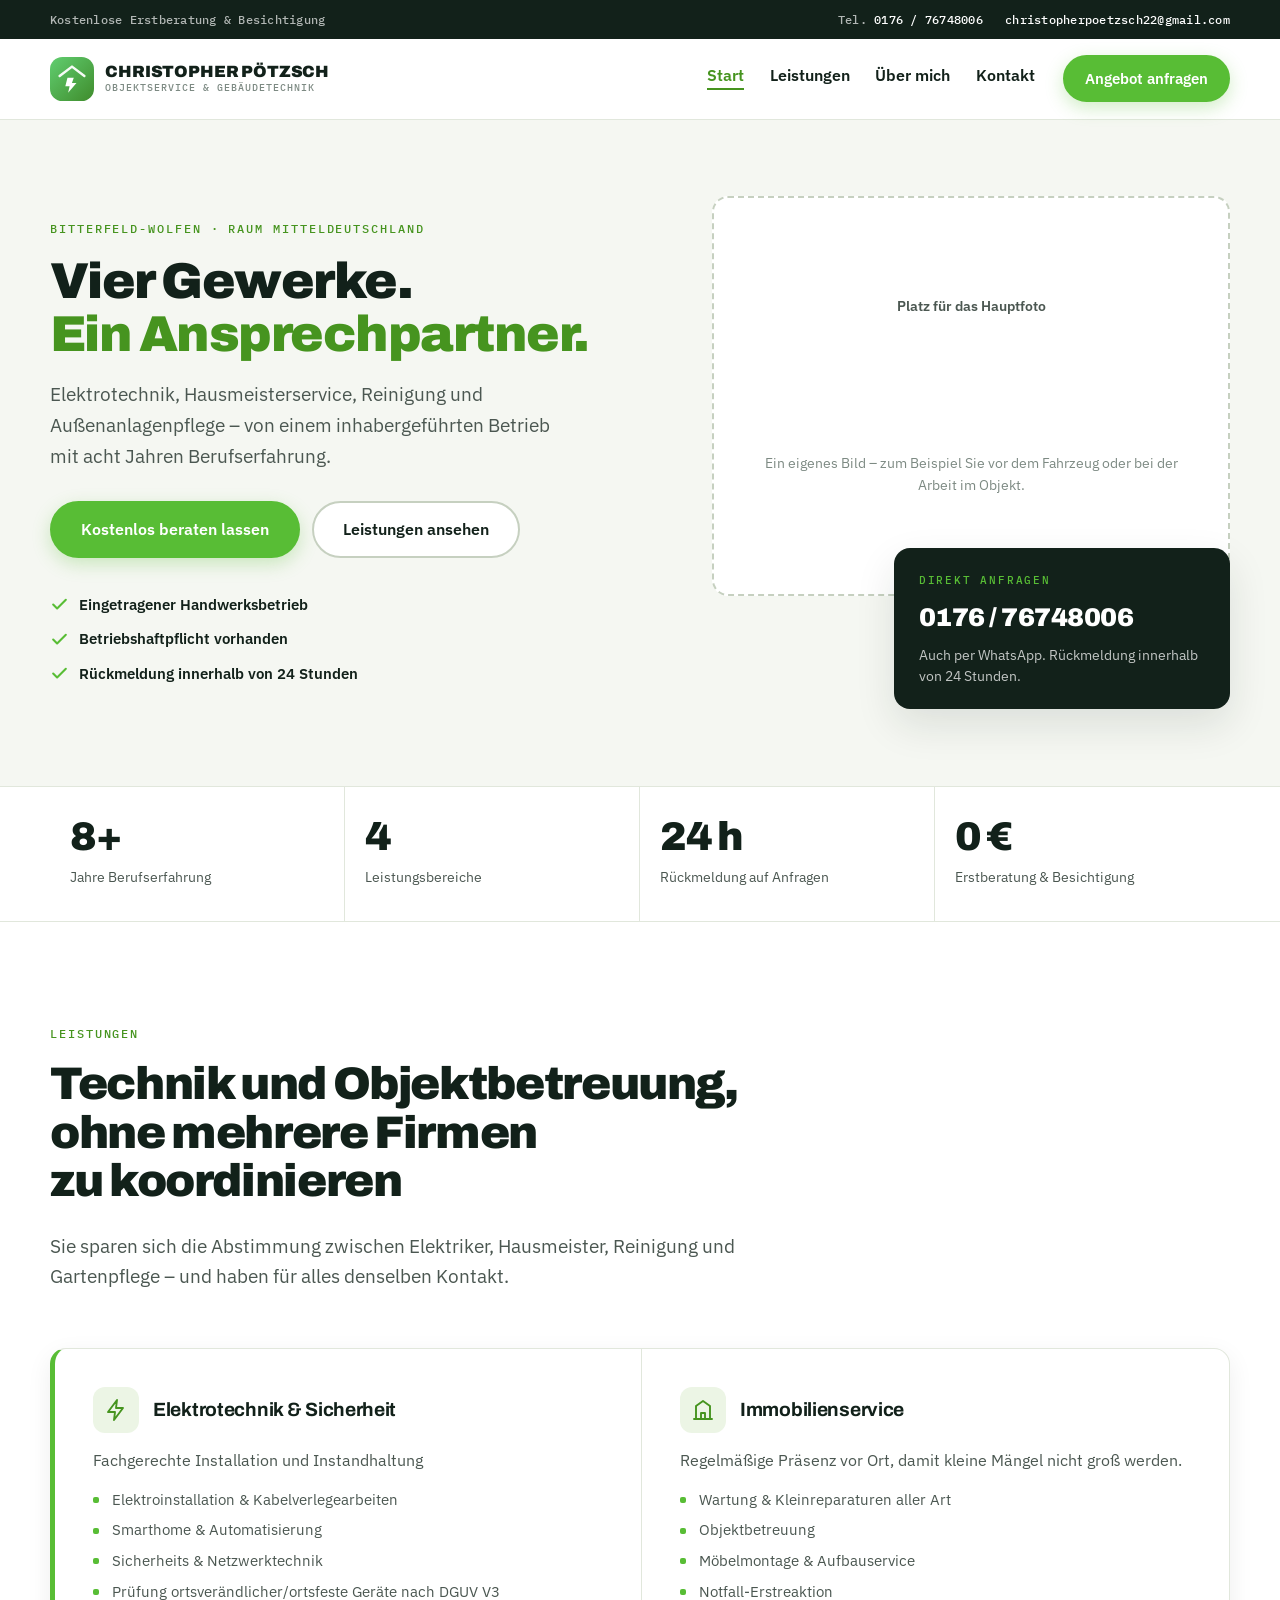
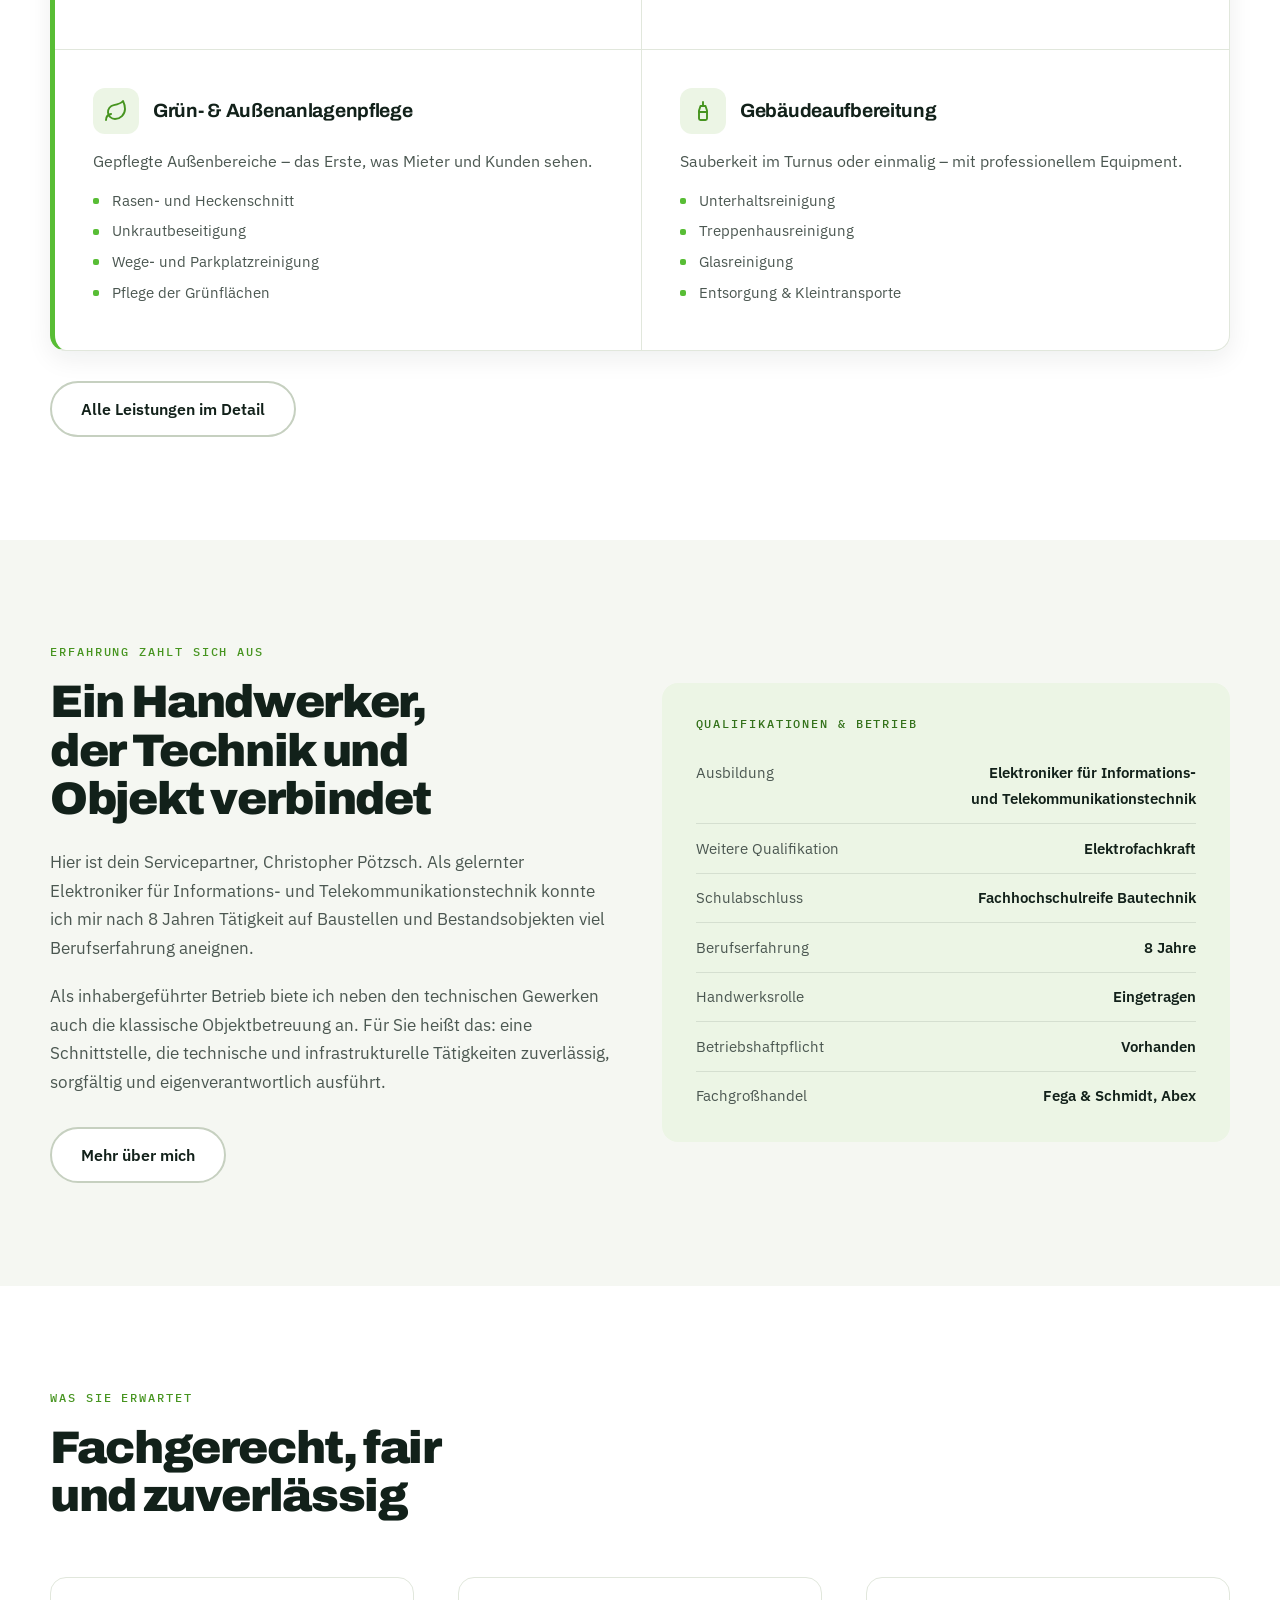
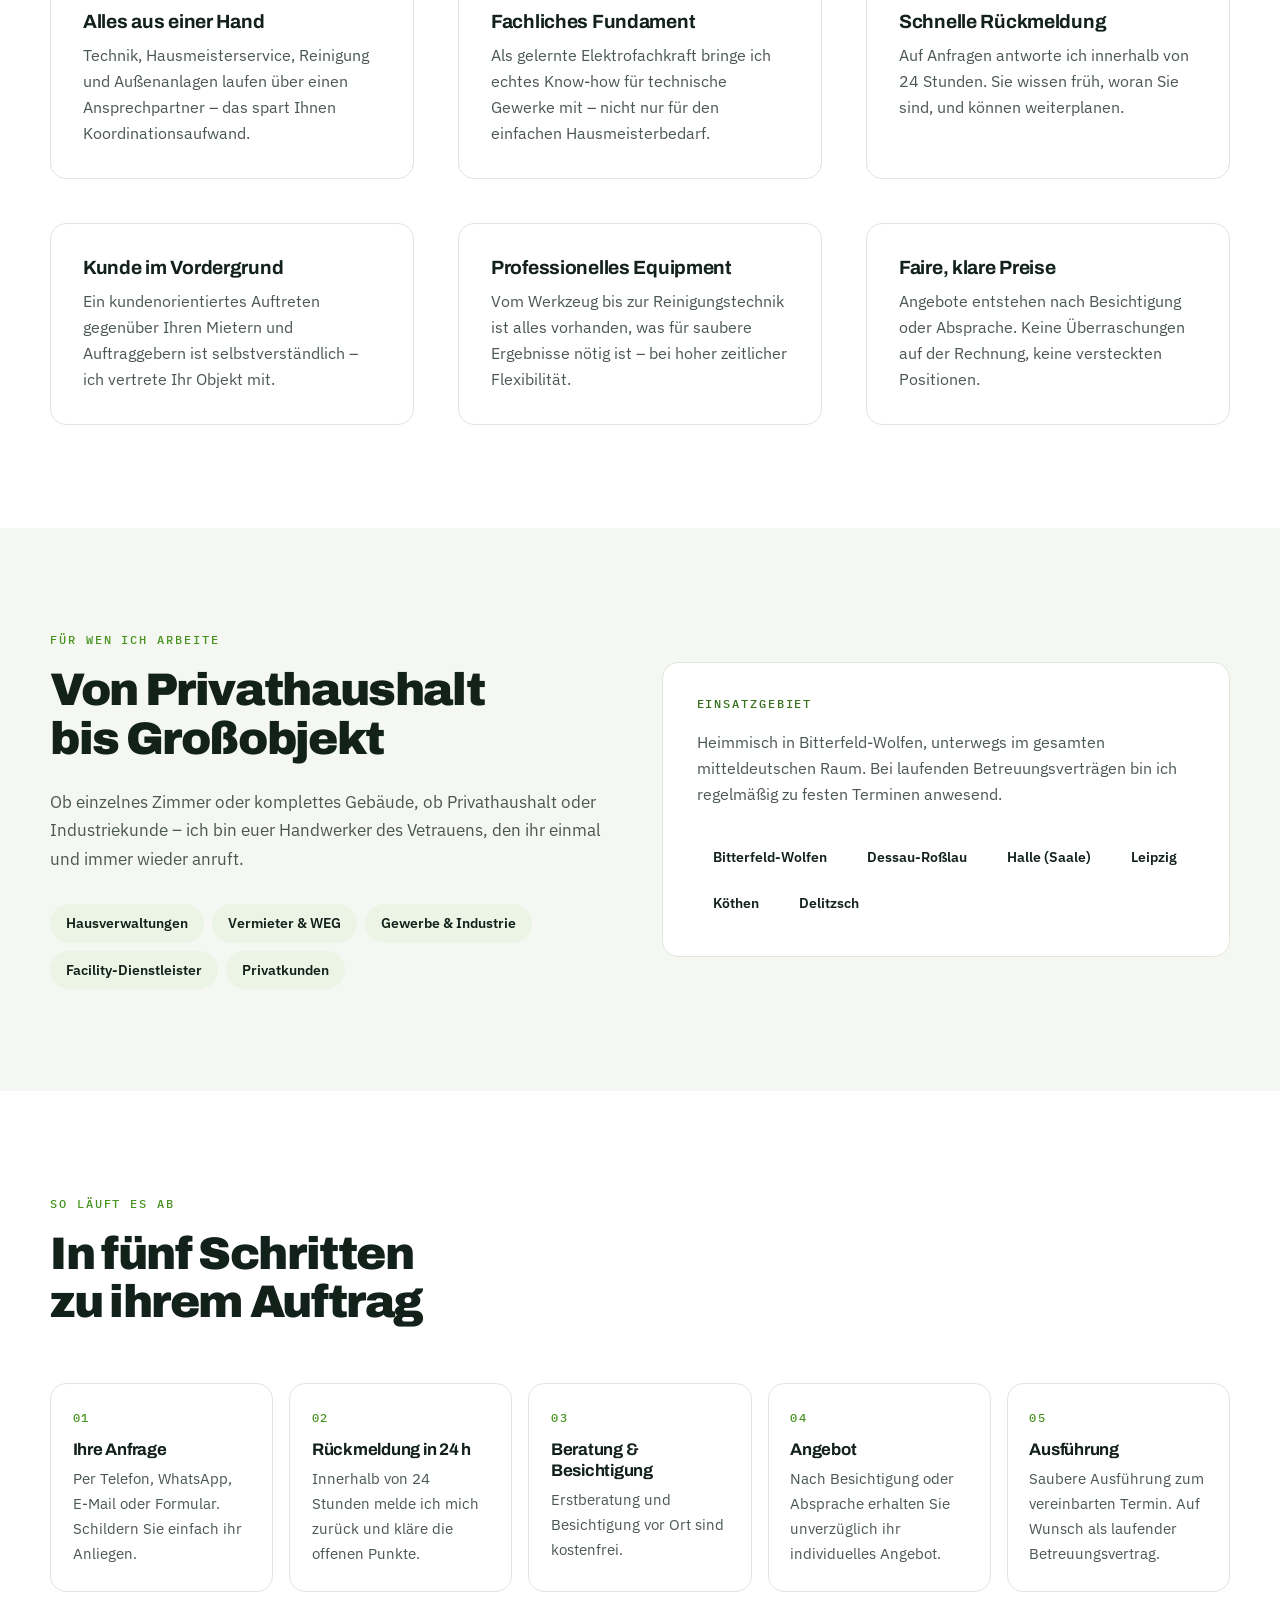
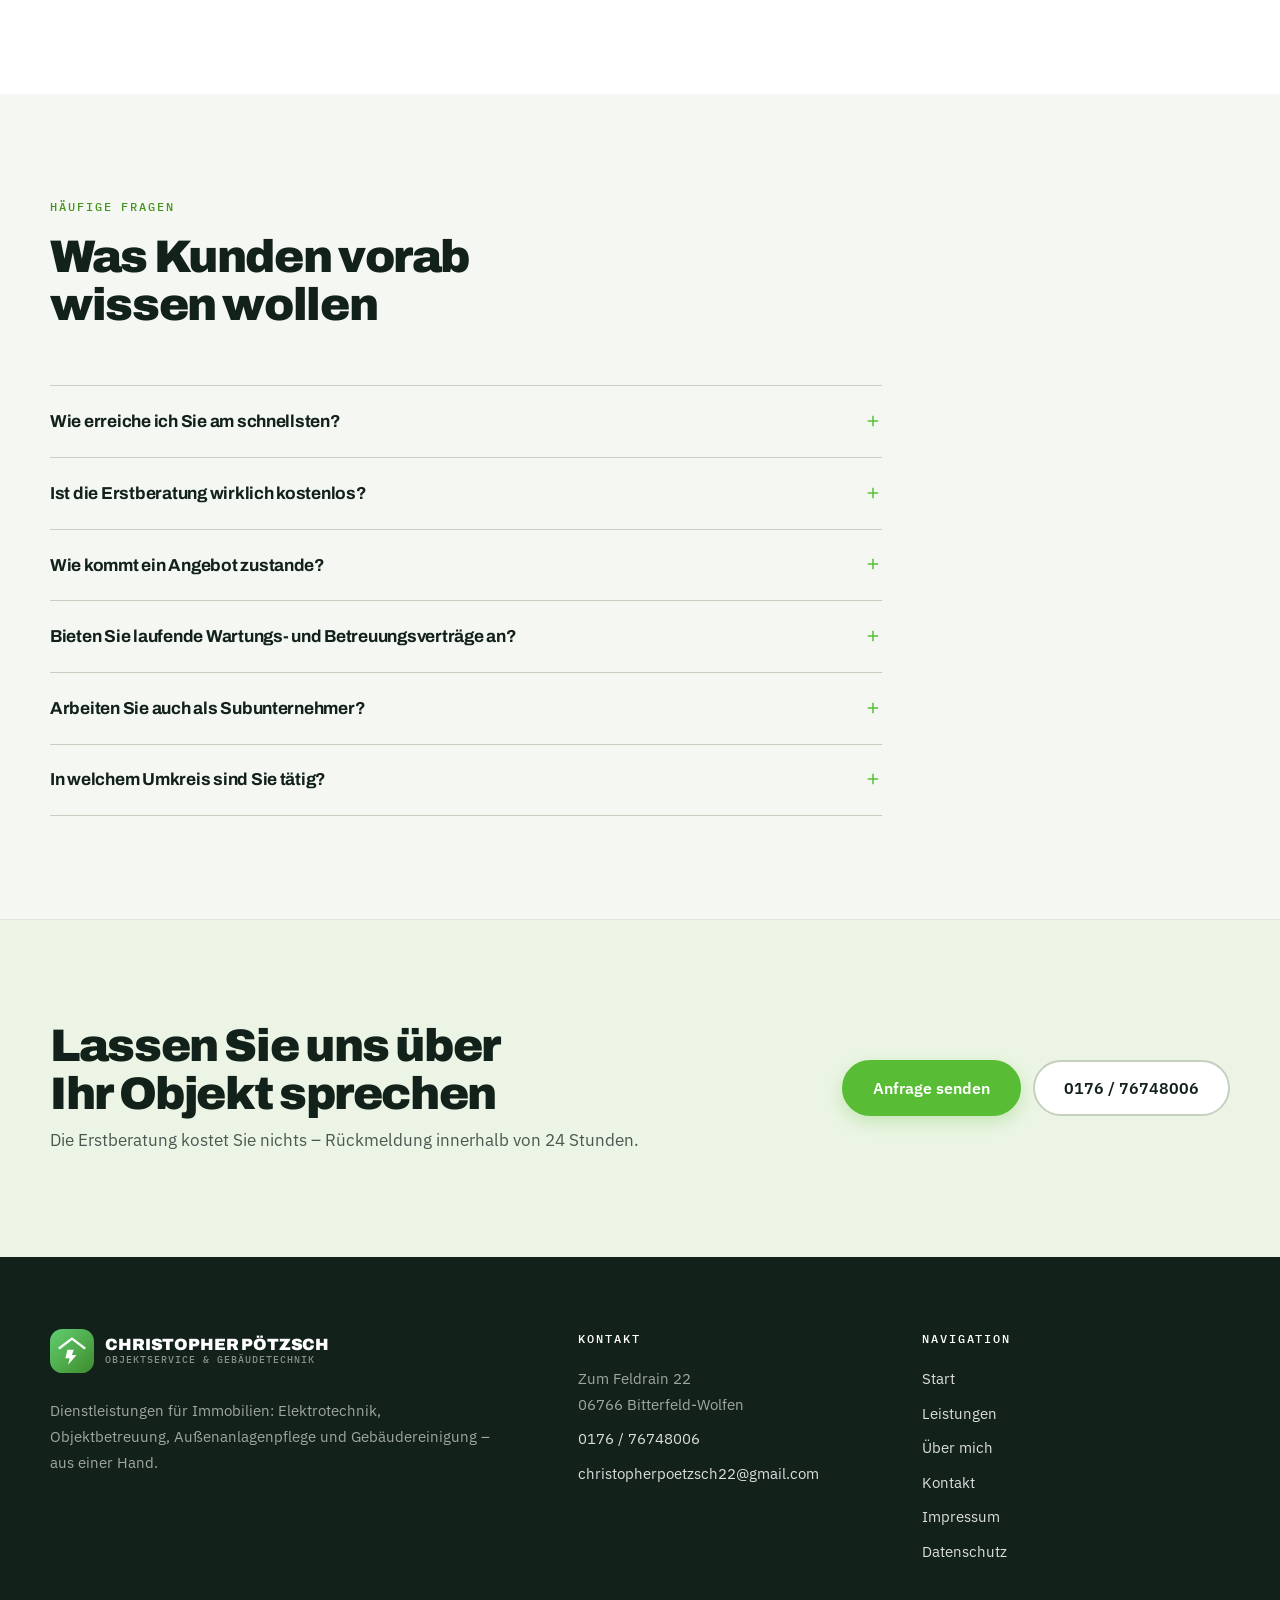
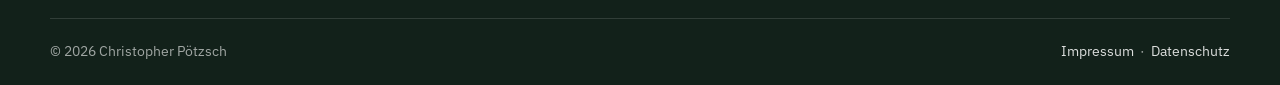
==== commit 3e9fe3d9: "chore: baseline before blue visual refresh" ====
--- a/index.html
+++ b/index.html
@@ -1,493 +1,741 @@
-<!DOCTYPE html>
+<!doctype html>
 <html lang="de">
-<head>
-<meta charset="UTF-8">
-<meta name="viewport" content="width=device-width, initial-scale=1">
-<title>Christopher Pötzsch – Objektservice &amp; Gebäudetechnik | Bitterfeld-Wolfen</title>
-<meta name="description" content="Elektrotechnik, Hausmeisterservice, Gebäudereinigung und Außenanlagenpflege aus einer Hand. Inhabergeführt in Bitterfeld-Wolfen – zuverlässig, fair und sauber.">
-<meta name="robots" content="index, follow">
-<link rel="canonical" href="https://www.example.de/">
-<meta property="og:type" content="website">
-<meta property="og:title" content="Christopher Pötzsch – Objektservice &amp; Gebäudetechnik">
-<meta property="og:description" content="Elektrotechnik und Gebäudeservice aus einer Hand – für Hausverwaltungen, Gewerbe und Privatkunden im Raum Mitteldeutschland.">
-<meta property="og:locale" content="de_DE">
-<meta name="theme-color" content="#12211a">
-<link rel="icon" href="assets/img/logo.svg" type="image/svg+xml">
-<script>document.documentElement.classList.add('js');</script>
-<link rel="stylesheet" href="assets/css/style.css">
-</head>
-<body>
-<a class="skip-link" href="#main">Zum Inhalt springen</a>
-
-<div class="topbar">
-  <div class="wrap topbar__inner">
-    <span class="topbar__note">Kostenlose Erstberatung &amp; Besichtigung</span>
-    <div class="topbar__contact">
-      <span>Tel. <a href="tel:+4917676748006">0176 / 76748006</a></span>
-      <span class="topbar__note"><a href="mailto:christopherpoetzsch22@gmail.com">christopherpoetzsch22@gmail.com</a></span>
-    </div>
-  </div>
-</div>
-
-<header class="header">
-  <div class="wrap header__inner">
-    <a class="logo" href="index.html">
-      <img class="logo__mark" src="assets/img/logo.svg" alt="" width="44" height="44">
-      <span class="logo__text">
-        <span class="logo__name">Christopher Pötzsch</span>
-        <span class="logo__sub">Objektservice &amp; Gebäudetechnik</span>
-      </span>
-    </a>
-
-    <button class="nav-toggle" type="button" aria-expanded="false" aria-controls="hauptnavigation" aria-label="Menü öffnen">
-      <span></span><span></span><span></span>
-    </button>
-
-    <nav class="nav" id="hauptnavigation" aria-label="Hauptnavigation">
-      <ul class="nav__list">
-        <li><a href="index.html" aria-current="page">Start</a></li>
-        <li><a href="leistungen.html">Leistungen</a></li>
-        <li><a href="ueber-mich.html">Über mich</a></li>
-        <li><a href="kontakt.html">Kontakt</a></li>
-      </ul>
-      <a class="btn btn--primary btn--sm" href="kontakt.html">Angebot anfragen</a>
-    </nav>
-  </div>
-</header>
-
-<main id="main">
-
-  <!-- ==================== Hero ==================== -->
-  <section class="hero">
-    <div class="wrap hero__grid">
-      <div class="hero__text">
-        <span class="eyebrow hero__step">Bitterfeld-Wolfen · Raum Mitteldeutschland</span>
-        <h1 class="hero__step">Vier Gewerke.<br><em>Ein Ansprechpartner.</em></h1>
-        <p class="lead hero__step">
-          Elektrotechnik, Hausmeisterservice, Reinigung und Außenanlagenpflege –
-          von einem inhabergeführten Betrieb mit acht Jahren Berufserfahrung.
-        </p>
-        <div class="btn-row hero__step">
-          <a class="btn btn--primary" href="kontakt.html">Kostenlos beraten lassen</a>
-          <a class="btn btn--outline" href="leistungen.html">Leistungen ansehen</a>
-        </div>
-        <ul class="hero__badges hero__step">
-          <li>
-            <svg viewBox="0 0 24 24" fill="none" stroke="currentColor" stroke-width="2.6" stroke-linecap="round" stroke-linejoin="round" aria-hidden="true"><path d="M20 6 9 17l-5-5"/></svg>
-            In der Handwerksrolle eingetragen
-          </li>
-          <li>
-            <svg viewBox="0 0 24 24" fill="none" stroke="currentColor" stroke-width="2.6" stroke-linecap="round" stroke-linejoin="round" aria-hidden="true"><path d="M20 6 9 17l-5-5"/></svg>
-            Betriebshaftpflicht vorhanden
-          </li>
-          <li>
-            <svg viewBox="0 0 24 24" fill="none" stroke="currentColor" stroke-width="2.6" stroke-linecap="round" stroke-linejoin="round" aria-hidden="true"><path d="M20 6 9 17l-5-5"/></svg>
-            Rückmeldung innerhalb von 24 Stunden
-          </li>
-        </ul>
-      </div>
-
-      <div class="hero__media">
-        <div class="media-slot media-slot--hero">
-          <span>Platz für das Hauptfoto</span>
-          Ein eigenes Bild – zum Beispiel Sie vor dem Fahrzeug oder bei der Arbeit im Objekt.
-        </div>
-        <div class="hero__card">
-          <span class="label">Direkt anfragen</span>
-          <a class="tel" href="tel:+4917676748006">0176 / 76748006</a>
-          <small>Auch per WhatsApp. Rückmeldung innerhalb von 24 Stunden.</small>
+  <head>
+    <meta charset="UTF-8" />
+    <meta name="viewport" content="width=device-width, initial-scale=1" />
+    <title>
+      Christopher Pötzsch – Objektservice &amp; Gebäudetechnik |
+      Bitterfeld-Wolfen
+    </title>
+    <meta
+      name="description"
+      content="Elektrotechnik, Hausmeisterservice, Gebäudereinigung und Außenanlagenpflege aus einer Hand. Inhabergeführt in Bitterfeld-Wolfen – zuverlässig, fair und sauber."
+    />
+    <meta name="robots" content="index, follow" />
+    <link rel="canonical" href="https://www.example.de/" />
+    <meta property="og:type" content="website" />
+    <meta
+      property="og:title"
+      content="Christopher Pötzsch – Objektservice &amp; Gebäudetechnik"
+    />
+    <meta
+      property="og:description"
+      content="Elektrotechnik und Gebäudeservice aus einer Hand – für Hausverwaltungen, Gewerbe und Privatkunden im Raum Mitteldeutschland."
+    />
+    <meta property="og:locale" content="de_DE" />
+    <meta name="theme-color" content="#12211a" />
+    <link rel="icon" href="assets/img/logo.svg" type="image/svg+xml" />
+    <script>
+      document.documentElement.classList.add("js");
+    </script>
+    <link rel="stylesheet" href="assets/css/style.css" />
+  </head>
+  <body>
+    <a class="skip-link" href="#main">Zum Inhalt springen</a>
+
+    <div class="topbar">
+      <div class="wrap topbar__inner">
+        <span class="topbar__note"
+          >Kostenlose Erstberatung &amp; Besichtigung</span
+        >
+        <div class="topbar__contact">
+          <span>Tel. <a href="tel:+4917676748006">0176 / 76748006</a></span>
+          <span class="topbar__note"
+            ><a href="mailto:christopherpoetzsch22@gmail.com"
+              >christopherpoetzsch22@gmail.com</a
+            ></span
+          >
         </div>
       </div>
     </div>
-  </section>
-
-  <!-- ==================== Kennzahlen ==================== -->
-  <section class="trust">
-    <div class="wrap">
-      <div class="trust__grid">
-        <div class="trust__item">
-          <span class="trust__value"><span data-count="8">8</span>+</span>
-          <span class="trust__label">Jahre Berufserfahrung</span>
-        </div>
-        <div class="trust__item">
-          <span class="trust__value"><span data-count="4">4</span></span>
-          <span class="trust__label">Leistungsbereiche</span>
-        </div>
-        <div class="trust__item">
-          <span class="trust__value"><span data-count="24">24</span> h</span>
-          <span class="trust__label">Rückmeldung auf Anfragen</span>
-        </div>
-        <div class="trust__item">
-          <span class="trust__value">0 €</span>
-          <span class="trust__label">Erstberatung &amp; Besichtigung</span>
-        </div>
+
+    <header class="header">
+      <div class="wrap header__inner">
+        <a class="logo" href="index.html">
+          <img
+            class="logo__mark"
+            src="assets/img/logo.svg"
+            alt=""
+            width="44"
+            height="44"
+          />
+          <span class="logo__text">
+            <span class="logo__name">Christopher Pötzsch</span>
+            <span class="logo__sub">Objektservice &amp; Gebäudetechnik</span>
+          </span>
+        </a>
+
+        <button
+          class="nav-toggle"
+          type="button"
+          aria-expanded="false"
+          aria-controls="hauptnavigation"
+          aria-label="Menü öffnen"
+        >
+          <span></span><span></span><span></span>
+        </button>
+
+        <nav class="nav" id="hauptnavigation" aria-label="Hauptnavigation">
+          <ul class="nav__list">
+            <li><a href="index.html" aria-current="page">Start</a></li>
+            <li><a href="leistungen.html">Leistungen</a></li>
+            <li><a href="ueber-mich.html">Über mich</a></li>
+            <li><a href="kontakt.html">Kontakt</a></li>
+          </ul>
+          <a class="btn btn--primary btn--sm" href="kontakt.html"
+            >Angebot anfragen</a
+          >
+        </nav>
       </div>
+    </header>
+
+    <main id="main">
+      <!-- ==================== Hero ==================== -->
+      <section class="hero">
+        <div class="wrap hero__grid">
+          <div class="hero__text">
+            <span class="eyebrow hero__step"
+              >Bitterfeld-Wolfen · Raum Mitteldeutschland</span
+            >
+            <h1 class="hero__step">
+              Vier Gewerke.<br /><em>Ein Ansprechpartner.</em>
+            </h1>
+            <p class="lead hero__step">
+              Elektrotechnik, Hausmeisterservice, Reinigung und
+              Außenanlagenpflege – von einem inhabergeführten Betrieb mit acht
+              Jahren Berufserfahrung.
+            </p>
+            <div class="btn-row hero__step">
+              <a class="btn btn--primary" href="kontakt.html"
+                >Kostenlos beraten lassen</a
+              >
+              <a class="btn btn--outline" href="leistungen.html"
+                >Leistungen ansehen</a
+              >
+            </div>
+            <ul class="hero__badges hero__step">
+              <li>
+                <svg
+                  viewBox="0 0 24 24"
+                  fill="none"
+                  stroke="currentColor"
+                  stroke-width="2.6"
+                  stroke-linecap="round"
+                  stroke-linejoin="round"
+                  aria-hidden="true"
+                >
+                  <path d="M20 6 9 17l-5-5" />
+                </svg>
+                Eingetragener Handwerksbetrieb
+              </li>
+              <li>
+                <svg
+                  viewBox="0 0 24 24"
+                  fill="none"
+                  stroke="currentColor"
+                  stroke-width="2.6"
+                  stroke-linecap="round"
+                  stroke-linejoin="round"
+                  aria-hidden="true"
+                >
+                  <path d="M20 6 9 17l-5-5" />
+                </svg>
+                Betriebshaftpflicht vorhanden
+              </li>
+              <li>
+                <svg
+                  viewBox="0 0 24 24"
+                  fill="none"
+                  stroke="currentColor"
+                  stroke-width="2.6"
+                  stroke-linecap="round"
+                  stroke-linejoin="round"
+                  aria-hidden="true"
+                >
+                  <path d="M20 6 9 17l-5-5" />
+                </svg>
+                Rückmeldung innerhalb von 24 Stunden
+              </li>
+            </ul>
+          </div>
+
+          <div class="hero__media">
+            <div class="media-slot media-slot--hero">
+              <span>Platz für das Hauptfoto</span>
+              Ein eigenes Bild – zum Beispiel Sie vor dem Fahrzeug oder bei der
+              Arbeit im Objekt.
+            </div>
+            <div class="hero__card">
+              <span class="label">Direkt anfragen</span>
+              <a class="tel" href="tel:+4917676748006">0176 / 76748006</a>
+              <small
+                >Auch per WhatsApp. Rückmeldung innerhalb von 24 Stunden.</small
+              >
+            </div>
+          </div>
+        </div>
+      </section>
+
+      <!-- ==================== Kennzahlen ==================== -->
+      <section class="trust">
+        <div class="wrap">
+          <div class="trust__grid">
+            <div class="trust__item">
+              <span class="trust__value"><span data-count="8">8</span>+</span>
+              <span class="trust__label">Jahre Berufserfahrung</span>
+            </div>
+            <div class="trust__item">
+              <span class="trust__value"><span data-count="4">4</span></span>
+              <span class="trust__label">Leistungsbereiche</span>
+            </div>
+            <div class="trust__item">
+              <span class="trust__value"
+                ><span data-count="24">24</span> h</span
+              >
+              <span class="trust__label">Rückmeldung auf Anfragen</span>
+            </div>
+            <div class="trust__item">
+              <span class="trust__value">0 €</span>
+              <span class="trust__label">Erstberatung &amp; Besichtigung</span>
+            </div>
+          </div>
+        </div>
+      </section>
+
+      <!-- ==================== Gewerke-Block ==================== -->
+      <section class="section" id="leistungen">
+        <div class="wrap">
+          <div class="section-head reveal">
+            <span class="eyebrow">Leistungen</span>
+            <h2>
+              Technik und Objektbetreuung, ohne mehrere Firmen zu koordinieren
+            </h2>
+            <p class="lead">
+              Sie sparen sich die Abstimmung zwischen Elektriker, Hausmeister,
+              Reinigung und Gartenpflege – und haben für alles denselben
+              Kontakt.
+            </p>
+          </div>
+
+          <div class="gewerke reveal">
+            <article class="gewerk">
+              <div class="gewerk__head">
+                <span class="gewerk__icon">
+                  <svg
+                    viewBox="0 0 24 24"
+                    fill="none"
+                    stroke="currentColor"
+                    stroke-width="1.9"
+                    stroke-linecap="round"
+                    stroke-linejoin="round"
+                    aria-hidden="true"
+                  >
+                    <path d="M13 2 4 14h7l-1 8 9-12h-7z" />
+                  </svg>
+                </span>
+                <h3>Elektrotechnik &amp; Sicherheit</h3>
+              </div>
+              <p>Fachgerechte Installation und Instandhaltung</p>
+              <ul>
+                <li>Elektroinstallation &amp; Kabelverlegearbeiten</li>
+                <li>Smarthome &amp; Automatisierung</li>
+                <li>Sicherheits &amp; Netzwerktechnik</li>
+                <li>Prüfung ortsverändlicher/ortsfeste Geräte nach DGUV V3</li>
+              </ul>
+            </article>
+
+            <article class="gewerk">
+              <div class="gewerk__head">
+                <span class="gewerk__icon">
+                  <svg
+                    viewBox="0 0 24 24"
+                    fill="none"
+                    stroke="currentColor"
+                    stroke-width="1.9"
+                    stroke-linecap="round"
+                    stroke-linejoin="round"
+                    aria-hidden="true"
+                  >
+                    <path d="M3 21h18M5 21V8l7-5 7 5v13" />
+                    <path d="M10 21v-6h4v6" />
+                  </svg>
+                </span>
+                <h3>Immobilienservice</h3>
+              </div>
+              <p>
+                Regelmäßige Präsenz vor Ort, damit kleine Mängel nicht groß
+                werden.
+              </p>
+              <ul>
+                <li>Wartung &amp; Kleinreparaturen aller Art</li>
+                <li>Objektbetreuung</li>
+                <li>Möbelmontage & Aufbauservice</li>
+                <li>Notfall-Erstreaktion</li>
+              </ul>
+            </article>
+
+            <article class="gewerk">
+              <div class="gewerk__head">
+                <span class="gewerk__icon">
+                  <svg
+                    viewBox="0 0 24 24"
+                    fill="none"
+                    stroke="currentColor"
+                    stroke-width="1.9"
+                    stroke-linecap="round"
+                    stroke-linejoin="round"
+                    aria-hidden="true"
+                  >
+                    <path
+                      d="M11 20A7 7 0 0 1 9.8 6.1C15.5 5 17 4.48 19 2c1 2 2 4.18 2 8 0 5.5-4.78 10-10 10Z"
+                    />
+                    <path d="M2 21c0-3 1.85-5.36 5.08-6" />
+                  </svg>
+                </span>
+                <h3>Grün- &amp; Außenanlagenpflege</h3>
+              </div>
+              <p>
+                Gepflegte Außenbereiche – das Erste, was Mieter und Kunden
+                sehen.
+              </p>
+              <ul>
+                <li>Rasen- und Heckenschnitt</li>
+                <li>Unkrautbeseitigung</li>
+                <li>Wege- und Parkplatzreinigung</li>
+                <li>Pflege der Grünflächen</li>
+              </ul>
+            </article>
+
+            <article class="gewerk">
+              <div class="gewerk__head">
+                <span class="gewerk__icon">
+                  <svg
+                    viewBox="0 0 24 24"
+                    fill="none"
+                    stroke="currentColor"
+                    stroke-width="1.9"
+                    stroke-linecap="round"
+                    stroke-linejoin="round"
+                    aria-hidden="true"
+                  >
+                    <path
+                      d="M12 3v4M9.5 7h5l1.5 4.5v8a1.5 1.5 0 0 1-1.5 1.5h-5A1.5 1.5 0 0 1 8 19.5v-8Z"
+                    />
+                    <path d="M8 13h8" />
+                  </svg>
+                </span>
+                <h3>Gebäudeaufbereitung</h3>
+              </div>
+              <p>
+                Sauberkeit im Turnus oder einmalig – mit professionellem
+                Equipment.
+              </p>
+              <ul>
+                <li>Unterhaltsreinigung</li>
+                <li>Treppenhausreinigung</li>
+                <li>Glasreinigung</li>
+                <li>Entsorgung & Kleintransporte</li>
+              </ul>
+            </article>
+          </div>
+
+          <div class="btn-row mt-2">
+            <a class="btn btn--outline" href="leistungen.html"
+              >Alle Leistungen im Detail</a
+            >
+          </div>
+        </div>
+      </section>
+
+      <!-- ==================== Über mich ==================== -->
+      <section class="section section--wash">
+        <div class="wrap split">
+          <div class="reveal">
+            <span class="eyebrow">Erfahrung zahlt sich aus</span>
+            <h2>Ein Handwerker, der Technik und Objekt verbindet</h2>
+            <p>
+              Hier ist dein Servicepartner, Christopher Pötzsch. Als gelernter
+              Elektroniker für Informations- und Telekommunikationstechnik
+              konnte ich mir nach 8 Jahren Tätigkeit auf Baustellen und
+              Bestandsobjekten viel Berufserfahrung aneignen.
+            </p>
+            <p>
+              Als inhabergeführter Betrieb biete ich neben den technischen
+              Gewerken auch die klassische Objektbetreuung an. Für Sie heißt
+              das: eine Schnittstelle, die technische und infrastrukturelle
+              Tätigkeiten zuverlässig, sorgfältig und eigenverantwortlich
+              ausführt.
+            </p>
+            <div class="btn-row mt-2">
+              <a class="btn btn--outline" href="ueber-mich.html"
+                >Mehr über mich</a
+              >
+            </div>
+          </div>
+
+          <div class="factbox reveal">
+            <h3>Qualifikationen &amp; Betrieb</h3>
+            <div class="factbox__row">
+              <span>Ausbildung</span
+              ><strong
+                >Elektroniker für Informations-<br />und
+                Telekommunikationstechnik</strong
+              >
+            </div>
+            <div class="factbox__row">
+              <span>Weitere Qualifikation</span
+              ><strong>Elektrofachkraft</strong>
+            </div>
+            <div class="factbox__row">
+              <span>Schulabschluss</span
+              ><strong>Fachhochschulreife Bautechnik</strong>
+            </div>
+            <div class="factbox__row">
+              <span>Berufserfahrung</span><strong>8 Jahre</strong>
+            </div>
+            <div class="factbox__row">
+              <span>Handwerksrolle</span><strong>Eingetragen</strong>
+            </div>
+            <div class="factbox__row">
+              <span>Betriebshaftpflicht</span><strong>Vorhanden</strong>
+            </div>
+            <div class="factbox__row">
+              <span>Fachgroßhandel</span
+              ><strong>Fega &amp; Schmidt, Abex</strong>
+            </div>
+          </div>
+        </div>
+      </section>
+
+      <!-- ==================== Warum ==================== -->
+      <section class="section">
+        <div class="wrap">
+          <div class="section-head reveal">
+            <span class="eyebrow">Was Sie erwartet</span>
+            <h2>Fachgerecht, fair und zuverlässig</h2>
+          </div>
+
+          <div class="grid grid--3">
+            <div class="card reveal">
+              <h3>Alles aus einer Hand</h3>
+              <p>
+                Technik, Hausmeisterservice, Reinigung und Außenanlagen laufen
+                über einen Ansprechpartner – das spart Ihnen
+                Koordinationsaufwand.
+              </p>
+            </div>
+            <div class="card reveal">
+              <h3>Fachliches Fundament</h3>
+              <p>
+                Als gelernte Elektrofachkraft bringe ich echtes Know-how für
+                technische Gewerke mit – nicht nur für den einfachen
+                Hausmeisterbedarf.
+              </p>
+            </div>
+            <div class="card reveal">
+              <h3>Schnelle Rückmeldung</h3>
+              <p>
+                Auf Anfragen antworte ich innerhalb von 24 Stunden. Sie wissen
+                früh, woran Sie sind, und können weiterplanen.
+              </p>
+            </div>
+            <div class="card reveal">
+              <h3>Kunde im Vordergrund</h3>
+              <p>
+                Ein kundenorientiertes Auftreten gegenüber Ihren Mietern und
+                Auftraggebern ist selbstverständlich – ich vertrete Ihr Objekt
+                mit.
+              </p>
+            </div>
+            <div class="card reveal">
+              <h3>Professionelles Equipment</h3>
+              <p>
+                Vom Werkzeug bis zur Reinigungstechnik ist alles vorhanden, was
+                für saubere Ergebnisse nötig ist – bei hoher zeitlicher
+                Flexibilität.
+              </p>
+            </div>
+            <div class="card reveal">
+              <h3>Faire, klare Preise</h3>
+              <p>
+                Angebote entstehen nach Besichtigung oder Absprache. Keine
+                Überraschungen auf der Rechnung, keine versteckten Positionen.
+              </p>
+            </div>
+          </div>
+        </div>
+      </section>
+
+      <!-- ==================== Zielgruppen ==================== -->
+      <section class="section section--wash">
+        <div class="wrap split">
+          <div class="reveal">
+            <span class="eyebrow">Für wen ich arbeite</span>
+            <h2>Von Privathaushalt bis Großobjekt</h2>
+            <p>
+              Ob einzelnes Zimmer oder komplettes Gebäude, ob Privathaushalt
+              oder Industriekunde – ich bin euer Handwerker des Vetrauens, den
+              ihr einmal und immer wieder anruft.
+            </p>
+            <ul class="pill-list mt-2">
+              <li>Hausverwaltungen</li>
+              <li>Vermieter &amp; WEG</li>
+              <li>Gewerbe &amp; Industrie</li>
+              <li>Facility-Dienstleister</li>
+              <li>Privatkunden</li>
+            </ul>
+          </div>
+
+          <div class="factbox factbox--plain reveal">
+            <h3>Einsatzgebiet</h3>
+            <p style="font-size: 0.97rem">
+              Heimmisch in Bitterfeld-Wolfen, unterwegs im gesamten
+              mitteldeutschen Raum. Bei laufenden Betreuungsverträgen bin ich
+              regelmäßig zu festen Terminen anwesend.
+            </p>
+            <ul class="pill-list mt-2">
+              <li>Bitterfeld-Wolfen</li>
+              <li>Dessau-Roßlau</li>
+              <li>Halle (Saale)</li>
+              <li>Leipzig</li>
+              <li>Köthen</li>
+              <li>Delitzsch</li>
+            </ul>
+          </div>
+        </div>
+      </section>
+
+      <!-- ==================== Ablauf ==================== -->
+      <section class="section" id="ablauf">
+        <div class="wrap">
+          <div class="section-head reveal">
+            <span class="eyebrow">So läuft es ab</span>
+            <h2>In fünf Schritten zu ihrem Auftrag</h2>
+          </div>
+
+          <div class="steps reveal">
+            <article class="step">
+              <span class="step__num">01</span>
+              <h3>Ihre Anfrage</h3>
+              <p>
+                Per Telefon, WhatsApp, <br />E-Mail oder Formular. Schildern Sie
+                einfach ihr Anliegen.
+              </p>
+            </article>
+            <article class="step">
+              <span class="step__num">02</span>
+              <h3>Rückmeldung in 24 h</h3>
+              <p>
+                Innerhalb von 24 Stunden melde ich mich zurück und kläre die
+                offenen Punkte.
+              </p>
+            </article>
+            <article class="step">
+              <span class="step__num">03</span>
+              <h3>Beratung &amp; Besichtigung</h3>
+              <p>Erstberatung und Besichtigung vor Ort sind kostenfrei.</p>
+            </article>
+            <article class="step">
+              <span class="step__num">04</span>
+              <h3>Angebot</h3>
+              <p>
+                Nach Besichtigung oder Absprache erhalten Sie unverzüglich ihr
+                individuelles Angebot.
+              </p>
+            </article>
+            <article class="step">
+              <span class="step__num">05</span>
+              <h3>Ausführung</h3>
+              <p>
+                Saubere Ausführung zum vereinbarten Termin. Auf Wunsch als
+                laufender Betreuungsvertrag.
+              </p>
+            </article>
+          </div>
+        </div>
+      </section>
+
+      <!-- ==================== FAQ ==================== -->
+      <section class="section section--wash">
+        <div class="wrap">
+          <div class="section-head reveal">
+            <span class="eyebrow">Häufige Fragen</span>
+            <h2>Was Kunden vorab wissen wollen</h2>
+          </div>
+
+          <div class="faq reveal">
+            <details class="faq__item">
+              <summary>Wie erreiche ich Sie am schnellsten?</summary>
+              <div class="faq__answer">
+                Am schnellsten telefonisch unter 0176 / 76748006 oder per
+                WhatsApp Business. Alternativ per E-Mail oder über das
+                Kontaktformular. Auf jede Anfrage melde ich mich innerhalb von
+                24 Stunden zurück.
+              </div>
+            </details>
+            <details class="faq__item">
+              <summary>Ist die Erstberatung wirklich kostenlos?</summary>
+              <div class="faq__answer">
+                Ja. Erstberatung und Besichtigung vor Ort berechne ich nicht.
+                Erst wenn Sie mein Angebot annehmen, entstehen Kosten.
+              </div>
+            </details>
+            <details class="faq__item">
+              <summary>Wie kommt ein Angebot zustande?</summary>
+              <div class="faq__answer">
+                In der Regel nach der Besichtigung vor Ort, weil ich Aufwand und
+                Material erst dann seriös einschätzen kann. Bei klar umrissenen
+                Arbeiten geht es auch nach Absprache – ohne Termin.
+              </div>
+            </details>
+            <details class="faq__item">
+              <summary>
+                Bieten Sie laufende Wartungs- und Betreuungsverträge an?
+              </summary>
+              <div class="faq__answer">
+                Ja. Für Hausverwaltungen, Gewerbeobjekte und Vermieter übernehme
+                ich die regelmäßige Betreuung zu festen Turnussen – von der
+                Objektkontrolle über die Unterhaltsreinigung bis zur
+                Außenanlagenpflege.
+              </div>
+            </details>
+            <details class="faq__item">
+              <summary>Arbeiten Sie auch als Subunternehmer?</summary>
+              <div class="faq__answer">
+                Ja. Ich unterstütze Facility-Dienstleister und größere Betriebe
+                als Nachunternehmer – für einzelne Gewerke oder die komplette
+                Betreuung eines Objekts. Handwerksrollen-Eintragung und
+                Betriebshaftpflicht liegen vor.
+              </div>
+            </details>
+            <details class="faq__item">
+              <summary>In welchem Umkreis sind Sie tätig?</summary>
+              <div class="faq__answer">
+                Schwerpunkt ist Bitterfeld-Wolfen mit dem umliegenden Raum
+                Mitteldeutschland, unter anderem Dessau-Roßlau, Halle (Saale),
+                Leipzig, Köthen und Delitzsch. Bei größeren Aufträgen bin ich
+                auch darüber hinaus flexibel.
+              </div>
+            </details>
+          </div>
+        </div>
+      </section>
+
+      <!-- ==================== Abschluss ==================== -->
+      <section class="section cta">
+        <div class="wrap cta__inner">
+          <div>
+            <h2>Lassen Sie uns über Ihr Objekt sprechen</h2>
+            <p>
+              Die Erstberatung kostet Sie nichts – Rückmeldung innerhalb von 24
+              Stunden.
+            </p>
+          </div>
+          <div class="btn-row">
+            <a class="btn btn--primary" href="kontakt.html">Anfrage senden</a>
+            <a class="btn btn--outline" href="tel:+4917676748006"
+              >0176 / 76748006</a
+            >
+          </div>
+        </div>
+      </section>
+    </main>
+
+    <footer class="footer">
+      <div class="wrap footer__grid">
+        <div>
+          <a class="logo" href="index.html">
+            <img
+              class="logo__mark"
+              src="assets/img/logo.svg"
+              alt=""
+              width="44"
+              height="44"
+            />
+            <span class="logo__text">
+              <span class="logo__name">Christopher Pötzsch</span>
+              <span class="logo__sub">Objektservice &amp; Gebäudetechnik</span>
+            </span>
+          </a>
+          <p style="margin-top: 1.1rem; max-width: 28rem">
+            Dienstleistungen für Immobilien: Elektrotechnik, Objektbetreuung,
+            Außenanlagenpflege und Gebäudereinigung – aus einer Hand.
+          </p>
+        </div>
+
+        <div>
+          <h4>Kontakt</h4>
+          <ul>
+            <li>Zum Feldrain 22<br />06766 Bitterfeld-Wolfen</li>
+            <li><a href="tel:+4917676748006">0176 / 76748006</a></li>
+            <li>
+              <a href="mailto:christopherpoetzsch22@gmail.com"
+                >christopherpoetzsch22@gmail.com</a
+              >
+            </li>
+          </ul>
+        </div>
+
+        <div>
+          <h4>Navigation</h4>
+          <ul>
+            <li><a href="index.html">Start</a></li>
+            <li><a href="leistungen.html">Leistungen</a></li>
+            <li><a href="ueber-mich.html">Über mich</a></li>
+            <li><a href="kontakt.html">Kontakt</a></li>
+            <li><a href="impressum.html">Impressum</a></li>
+            <li><a href="datenschutz.html">Datenschutz</a></li>
+          </ul>
+        </div>
+      </div>
+
+      <div class="wrap footer__bar">
+        <span>&copy; <span data-year>2026</span> Christopher Pötzsch</span>
+        <span
+          ><a href="impressum.html">Impressum</a> &nbsp;·&nbsp;
+          <a href="datenschutz.html">Datenschutz</a></span
+        >
+      </div>
+    </footer>
+
+    <div class="mobile-bar">
+      <a
+        class="mobile-bar__btn mobile-bar__btn--call"
+        href="tel:+4917676748006"
+      >
+        <svg
+          viewBox="0 0 24 24"
+          fill="none"
+          stroke="currentColor"
+          stroke-width="2"
+          stroke-linecap="round"
+          stroke-linejoin="round"
+          aria-hidden="true"
+        >
+          <path
+            d="M22 16.9v3a2 2 0 0 1-2.2 2 19.8 19.8 0 0 1-8.6-3.1 19.5 19.5 0 0 1-6-6A19.8 19.8 0 0 1 2.1 4.2 2 2 0 0 1 4.1 2h3a2 2 0 0 1 2 1.7c.1 1 .4 1.9.7 2.8a2 2 0 0 1-.5 2.1L8.1 9.9a16 16 0 0 0 6 6l1.3-1.2a2 2 0 0 1 2.1-.5c.9.3 1.8.6 2.8.7a2 2 0 0 1 1.7 2Z"
+          />
+        </svg>
+        Anrufen
+      </a>
+      <a class="mobile-bar__btn" href="https://wa.me/4917676748006">
+        <svg
+          viewBox="0 0 24 24"
+          fill="none"
+          stroke="currentColor"
+          stroke-width="2"
+          stroke-linecap="round"
+          stroke-linejoin="round"
+          aria-hidden="true"
+        >
+          <path
+            d="M21 11.5a8.4 8.4 0 0 1-8.5 8.4 8.5 8.5 0 0 1-4-1L3 20l1.2-5.3a8.4 8.4 0 0 1-1.1-4.2A8.4 8.4 0 0 1 11.6 3 8.4 8.4 0 0 1 21 11.5Z"
+          />
+        </svg>
+        WhatsApp
+      </a>
     </div>
-  </section>
-
-  <!-- ==================== Gewerke-Block ==================== -->
-  <section class="section" id="leistungen">
-    <div class="wrap">
-      <div class="section-head reveal">
-        <span class="eyebrow">Leistungen</span>
-        <h2>Technik und Objektbetreuung, ohne mehrere Firmen zu koordinieren</h2>
-        <p class="lead">
-          Sie sparen sich die Abstimmung zwischen Elektriker, Hausmeister, Reinigung
-          und Gartenpflege – und haben für alles denselben Kontakt.
-        </p>
-      </div>
-
-      <div class="gewerke reveal">
-        <article class="gewerk">
-          <div class="gewerk__head">
-            <span class="gewerk__icon">
-              <svg viewBox="0 0 24 24" fill="none" stroke="currentColor" stroke-width="1.9" stroke-linecap="round" stroke-linejoin="round" aria-hidden="true"><path d="M13 2 4 14h7l-1 8 9-12h-7z"/></svg>
-            </span>
-            <h3>Elektrotechnik &amp; Sicherheit</h3>
-          </div>
-          <p>Fachgerechte Installation und Instandhaltung – vom Kabelweg bis zum Netzwerk.</p>
-          <ul>
-            <li>Elektroinstallation &amp; Reparaturen</li>
-            <li>Kabelverlegearbeiten &amp; Trassenbau</li>
-            <li>Netzwerkinfrastruktur &amp; Datentechnik</li>
-            <li>Wartung und Fehlersuche</li>
-          </ul>
-        </article>
-
-        <article class="gewerk">
-          <div class="gewerk__head">
-            <span class="gewerk__icon">
-              <svg viewBox="0 0 24 24" fill="none" stroke="currentColor" stroke-width="1.9" stroke-linecap="round" stroke-linejoin="round" aria-hidden="true"><path d="M3 21h18M5 21V8l7-5 7 5v13"/><path d="M10 21v-6h4v6"/></svg>
-            </span>
-            <h3>Objektbetreuung &amp; Hausmeisterservice</h3>
-          </div>
-          <p>Regelmäßige Präsenz vor Ort, damit kleine Mängel nicht groß werden.</p>
-          <ul>
-            <li>Objektkontrollen &amp; Begehungen</li>
-            <li>Kleinreparaturen aller Art</li>
-            <li>Schließdienst</li>
-            <li>Notfall-Erstreaktion</li>
-          </ul>
-        </article>
-
-        <article class="gewerk">
-          <div class="gewerk__head">
-            <span class="gewerk__icon">
-              <svg viewBox="0 0 24 24" fill="none" stroke="currentColor" stroke-width="1.9" stroke-linecap="round" stroke-linejoin="round" aria-hidden="true"><path d="M11 20A7 7 0 0 1 9.8 6.1C15.5 5 17 4.48 19 2c1 2 2 4.18 2 8 0 5.5-4.78 10-10 10Z"/><path d="M2 21c0-3 1.85-5.36 5.08-6"/></svg>
-            </span>
-            <h3>Grün- &amp; Außenanlagenpflege</h3>
-          </div>
-          <p>Gepflegte Außenbereiche – das Erste, was Mieter und Kunden sehen.</p>
-          <ul>
-            <li>Rasen- und Heckenschnitt</li>
-            <li>Unkrautbeseitigung</li>
-            <li>Wege- und Parkplatzreinigung</li>
-            <li>Pflege der Grünflächen</li>
-          </ul>
-        </article>
-
-        <article class="gewerk">
-          <div class="gewerk__head">
-            <span class="gewerk__icon">
-              <svg viewBox="0 0 24 24" fill="none" stroke="currentColor" stroke-width="1.9" stroke-linecap="round" stroke-linejoin="round" aria-hidden="true"><path d="M12 3v4M9.5 7h5l1.5 4.5v8a1.5 1.5 0 0 1-1.5 1.5h-5A1.5 1.5 0 0 1 8 19.5v-8Z"/><path d="M8 13h8"/></svg>
-            </span>
-            <h3>Gebäudereinigung</h3>
-          </div>
-          <p>Sauberkeit im Turnus oder einmalig – mit professionellem Equipment.</p>
-          <ul>
-            <li>Unterhaltsreinigung</li>
-            <li>Treppenhausreinigung</li>
-            <li>Glasreinigung</li>
-            <li>Grund- und Bauendreinigung</li>
-          </ul>
-        </article>
-      </div>
-
-      <div class="btn-row mt-2">
-        <a class="btn btn--outline" href="leistungen.html">Alle Leistungen im Detail</a>
-      </div>
-    </div>
-  </section>
-
-  <!-- ==================== Über mich ==================== -->
-  <section class="section section--wash">
-    <div class="wrap split">
-      <div class="reveal">
-        <span class="eyebrow">Erfahrung zahlt sich aus</span>
-        <h2>Ein Handwerker, der Technik und Objekt zusammendenkt</h2>
-        <p>
-          Mein Name ist Christopher Pötzsch. Gelernt habe ich Elektroniker für Informations-
-          und Telekommunikationstechnik – dazu kommen die Fachhochschulreife Bautechnik und
-          acht Jahre Berufserfahrung auf Baustellen und in Bestandsobjekten.
-        </p>
-        <p>
-          Als inhabergeführter Betrieb decke ich neben den technischen Gewerken auch die
-          klassische infrastrukturelle Objektbetreuung ab. Für Sie heißt das: eine
-          Schnittstelle, die technische und infrastrukturelle Tätigkeiten zuverlässig,
-          sorgfältig und eigenverantwortlich ausführt.
-        </p>
-        <div class="btn-row mt-2">
-          <a class="btn btn--outline" href="ueber-mich.html">Mehr über mich</a>
-        </div>
-      </div>
-
-      <div class="factbox reveal">
-        <h3>Qualifikationen &amp; Betrieb</h3>
-        <div class="factbox__row"><span>Ausbildung</span><strong>Elektroniker für Informations-<br>und Telekommunikationstechnik</strong></div>
-        <div class="factbox__row"><span>Weitere Qualifikation</span><strong>Elektrofachkraft</strong></div>
-        <div class="factbox__row"><span>Schulabschluss</span><strong>Fachhochschulreife Bautechnik</strong></div>
-        <div class="factbox__row"><span>Berufserfahrung</span><strong>8 Jahre</strong></div>
-        <div class="factbox__row"><span>Handwerksrolle</span><strong>Eingetragen</strong></div>
-        <div class="factbox__row"><span>Betriebshaftpflicht</span><strong>Vorhanden</strong></div>
-        <div class="factbox__row"><span>Fachgroßhandel</span><strong>Fega &amp; Schmidt, Abex</strong></div>
-      </div>
-    </div>
-  </section>
-
-  <!-- ==================== Warum ==================== -->
-  <section class="section">
-    <div class="wrap">
-      <div class="section-head reveal">
-        <span class="eyebrow">Was Sie erwarten dürfen</span>
-        <h2>Verlässlich, fair und sauber</h2>
-      </div>
-
-      <div class="grid grid--3">
-        <div class="card reveal">
-          <h3>Alles aus einer Hand</h3>
-          <p>Technik, Hausmeisterservice, Reinigung und Außenanlagen laufen über einen Ansprechpartner – das spart Ihnen Koordinationsaufwand.</p>
-        </div>
-        <div class="card reveal">
-          <h3>Fachliches Fundament</h3>
-          <p>Als gelernte Elektrofachkraft bringe ich echtes Know-how für technische Gewerke mit – nicht nur für den einfachen Hausmeisterbedarf.</p>
-        </div>
-        <div class="card reveal">
-          <h3>Schnelle Rückmeldung</h3>
-          <p>Auf Anfragen antworte ich innerhalb von 24 Stunden. Sie wissen früh, woran Sie sind, und können weiterplanen.</p>
-        </div>
-        <div class="card reveal">
-          <h3>Kunde im Vordergrund</h3>
-          <p>Ein kundenorientiertes Auftreten gegenüber Ihren Mietern und Auftraggebern ist selbstverständlich – ich vertrete Ihr Objekt mit.</p>
-        </div>
-        <div class="card reveal">
-          <h3>Professionelles Equipment</h3>
-          <p>Vom Werkzeug bis zur Reinigungstechnik ist alles vorhanden, was für saubere Ergebnisse nötig ist – bei hoher zeitlicher Flexibilität.</p>
-        </div>
-        <div class="card reveal">
-          <h3>Faire, klare Preise</h3>
-          <p>Angebote entstehen nach Besichtigung oder Absprache. Keine Überraschungen auf der Rechnung, keine versteckten Positionen.</p>
-        </div>
-      </div>
-    </div>
-  </section>
-
-  <!-- ==================== Zielgruppen ==================== -->
-  <section class="section section--wash">
-    <div class="wrap split">
-      <div class="reveal">
-        <span class="eyebrow">Für wen ich arbeite</span>
-        <h2>Vom einzelnen Objekt bis zum Nachunternehmer-Auftrag</h2>
-        <p>
-          Ich arbeite für Hausverwaltungen, Gewerbe- und Industriekunden sowie Privatkunden –
-          und stehe größeren Dienstleistern als verlässlicher Subunternehmer für einzelne
-          Gewerke oder ganze Objekte zur Verfügung.
-        </p>
-        <ul class="pill-list mt-2">
-          <li>Hausverwaltungen</li>
-          <li>Vermieter &amp; WEG</li>
-          <li>Gewerbe &amp; Industrie</li>
-          <li>Facility-Dienstleister</li>
-          <li>Privatkunden</li>
-        </ul>
-      </div>
-
-      <div class="factbox factbox--plain reveal">
-        <h3>Einsatzgebiet</h3>
-        <p style="font-size:.97rem;">
-          Zuhause in Bitterfeld-Wolfen, unterwegs im gesamten Raum Mitteldeutschland.
-          Für laufende Betreuungsverträge komme ich auch regelmäßig zu festen Terminen.
-        </p>
-        <ul class="pill-list mt-2">
-          <li>Bitterfeld-Wolfen</li>
-          <li>Dessau-Roßlau</li>
-          <li>Halle (Saale)</li>
-          <li>Leipzig</li>
-          <li>Köthen</li>
-          <li>Delitzsch</li>
-        </ul>
-      </div>
-    </div>
-  </section>
-
-  <!-- ==================== Ablauf ==================== -->
-  <section class="section" id="ablauf">
-    <div class="wrap">
-      <div class="section-head reveal">
-        <span class="eyebrow">So läuft es ab</span>
-        <h2>In fünf Schritten zum erledigten Auftrag</h2>
-      </div>
-
-      <div class="steps reveal">
-        <article class="step">
-          <span class="step__num">01</span>
-          <h3>Ihre Anfrage</h3>
-          <p>Per Telefon, WhatsApp, E-Mail oder Formular. Schildern Sie kurz, worum es geht.</p>
-        </article>
-        <article class="step">
-          <span class="step__num">02</span>
-          <h3>Rückmeldung in 24 h</h3>
-          <p>Ich melde mich innerhalb von 24 Stunden zurück und kläre die offenen Punkte.</p>
-        </article>
-        <article class="step">
-          <span class="step__num">03</span>
-          <h3>Beratung &amp; Besichtigung</h3>
-          <p>Erstberatung und Besichtigung vor Ort sind kostenlos. So sehe ich die Lage selbst.</p>
-        </article>
-        <article class="step">
-          <span class="step__num">04</span>
-          <h3>Angebot</h3>
-          <p>Sie erhalten ein Angebot nach der Besichtigung oder nach Absprache – klar aufgeschlüsselt.</p>
-        </article>
-        <article class="step">
-          <span class="step__num">05</span>
-          <h3>Ausführung</h3>
-          <p>Saubere Ausführung zum vereinbarten Termin. Auf Wunsch als laufender Betreuungsvertrag.</p>
-        </article>
-      </div>
-    </div>
-  </section>
-
-  <!-- ==================== FAQ ==================== -->
-  <section class="section section--wash">
-    <div class="wrap">
-      <div class="section-head reveal">
-        <span class="eyebrow">Häufige Fragen</span>
-        <h2>Was Kunden vorab wissen wollen</h2>
-      </div>
-
-      <div class="faq reveal">
-        <details class="faq__item">
-          <summary>Wie erreiche ich Sie am schnellsten?</summary>
-          <div class="faq__answer">
-            Am schnellsten telefonisch unter 0176 / 76748006 oder per WhatsApp Business.
-            Alternativ per E-Mail oder über das Kontaktformular. Auf jede Anfrage melde ich
-            mich innerhalb von 24 Stunden zurück.
-          </div>
-        </details>
-        <details class="faq__item">
-          <summary>Ist die Erstberatung wirklich kostenlos?</summary>
-          <div class="faq__answer">
-            Ja. Erstberatung und Besichtigung vor Ort berechne ich nicht. Erst wenn Sie mein
-            Angebot annehmen, entstehen Kosten.
-          </div>
-        </details>
-        <details class="faq__item">
-          <summary>Wie kommt ein Angebot zustande?</summary>
-          <div class="faq__answer">
-            In der Regel nach der Besichtigung vor Ort, weil ich Aufwand und Material erst
-            dann seriös einschätzen kann. Bei klar umrissenen Arbeiten geht es auch nach
-            Absprache – ohne Termin.
-          </div>
-        </details>
-        <details class="faq__item">
-          <summary>Bieten Sie laufende Wartungs- und Betreuungsverträge an?</summary>
-          <div class="faq__answer">
-            Ja. Für Hausverwaltungen, Gewerbeobjekte und Vermieter übernehme ich die
-            regelmäßige Betreuung zu festen Turnussen – von der Objektkontrolle über die
-            Unterhaltsreinigung bis zur Außenanlagenpflege.
-          </div>
-        </details>
-        <details class="faq__item">
-          <summary>Arbeiten Sie auch als Subunternehmer?</summary>
-          <div class="faq__answer">
-            Ja. Ich unterstütze Facility-Dienstleister und größere Betriebe als
-            Nachunternehmer – für einzelne Gewerke oder die komplette Betreuung eines
-            Objekts. Handwerksrollen-Eintragung und Betriebshaftpflicht liegen vor.
-          </div>
-        </details>
-        <details class="faq__item">
-          <summary>In welchem Umkreis sind Sie tätig?</summary>
-          <div class="faq__answer">
-            Schwerpunkt ist Bitterfeld-Wolfen mit dem umliegenden Raum Mitteldeutschland,
-            unter anderem Dessau-Roßlau, Halle (Saale), Leipzig, Köthen und Delitzsch.
-            Bei größeren Aufträgen bin ich auch darüber hinaus flexibel.
-          </div>
-        </details>
-      </div>
-    </div>
-  </section>
-
-  <!-- ==================== Abschluss ==================== -->
-  <section class="section cta">
-    <div class="wrap cta__inner">
-      <div>
-        <h2>Lassen Sie uns über Ihr Objekt sprechen</h2>
-        <p>Die Erstberatung kostet Sie nichts – Rückmeldung innerhalb von 24 Stunden.</p>
-      </div>
-      <div class="btn-row">
-        <a class="btn btn--primary" href="kontakt.html">Anfrage senden</a>
-        <a class="btn btn--outline" href="tel:+4917676748006">0176 / 76748006</a>
-      </div>
-    </div>
-  </section>
-
-</main>
-
-<footer class="footer">
-  <div class="wrap footer__grid">
-    <div>
-      <a class="logo" href="index.html">
-        <img class="logo__mark" src="assets/img/logo.svg" alt="" width="44" height="44">
-        <span class="logo__text">
-          <span class="logo__name">Christopher Pötzsch</span>
-          <span class="logo__sub">Objektservice &amp; Gebäudetechnik</span>
-        </span>
-      </a>
-      <p style="margin-top:1.1rem;max-width:28rem;">
-        Dienstleistungen für Immobilien: Elektrotechnik, Objektbetreuung,
-        Außenanlagenpflege und Gebäudereinigung – aus einer Hand.
-      </p>
-    </div>
-
-    <div>
-      <h4>Kontakt</h4>
-      <ul>
-        <li>Zum Feldrain 22<br>06766 Bitterfeld-Wolfen</li>
-        <li><a href="tel:+4917676748006">0176 / 76748006</a></li>
-        <li><a href="mailto:christopherpoetzsch22@gmail.com">christopherpoetzsch22@gmail.com</a></li>
-      </ul>
-    </div>
-
-    <div>
-      <h4>Navigation</h4>
-      <ul>
-        <li><a href="index.html">Start</a></li>
-        <li><a href="leistungen.html">Leistungen</a></li>
-        <li><a href="ueber-mich.html">Über mich</a></li>
-        <li><a href="kontakt.html">Kontakt</a></li>
-        <li><a href="impressum.html">Impressum</a></li>
-        <li><a href="datenschutz.html">Datenschutz</a></li>
-      </ul>
-    </div>
-  </div>
-
-  <div class="wrap footer__bar">
-    <span>&copy; <span data-year>2026</span> Christopher Pötzsch</span>
-    <span><a href="impressum.html">Impressum</a> &nbsp;·&nbsp; <a href="datenschutz.html">Datenschutz</a></span>
-  </div>
-</footer>
-
-<div class="mobile-bar">
-  <a class="mobile-bar__btn mobile-bar__btn--call" href="tel:+4917676748006">
-    <svg viewBox="0 0 24 24" fill="none" stroke="currentColor" stroke-width="2" stroke-linecap="round" stroke-linejoin="round" aria-hidden="true"><path d="M22 16.9v3a2 2 0 0 1-2.2 2 19.8 19.8 0 0 1-8.6-3.1 19.5 19.5 0 0 1-6-6A19.8 19.8 0 0 1 2.1 4.2 2 2 0 0 1 4.1 2h3a2 2 0 0 1 2 1.7c.1 1 .4 1.9.7 2.8a2 2 0 0 1-.5 2.1L8.1 9.9a16 16 0 0 0 6 6l1.3-1.2a2 2 0 0 1 2.1-.5c.9.3 1.8.6 2.8.7a2 2 0 0 1 1.7 2Z"/></svg>
-    Anrufen
-  </a>
-  <a class="mobile-bar__btn" href="https://wa.me/4917676748006">
-    <svg viewBox="0 0 24 24" fill="none" stroke="currentColor" stroke-width="2" stroke-linecap="round" stroke-linejoin="round" aria-hidden="true"><path d="M21 11.5a8.4 8.4 0 0 1-8.5 8.4 8.5 8.5 0 0 1-4-1L3 20l1.2-5.3a8.4 8.4 0 0 1-1.1-4.2A8.4 8.4 0 0 1 11.6 3 8.4 8.4 0 0 1 21 11.5Z"/></svg>
-    WhatsApp
-  </a>
-</div>
-
-<script src="assets/js/main.js" defer></script>
-</body>
+
+    <script src="assets/js/main.js" defer></script>
+  </body>
 </html>
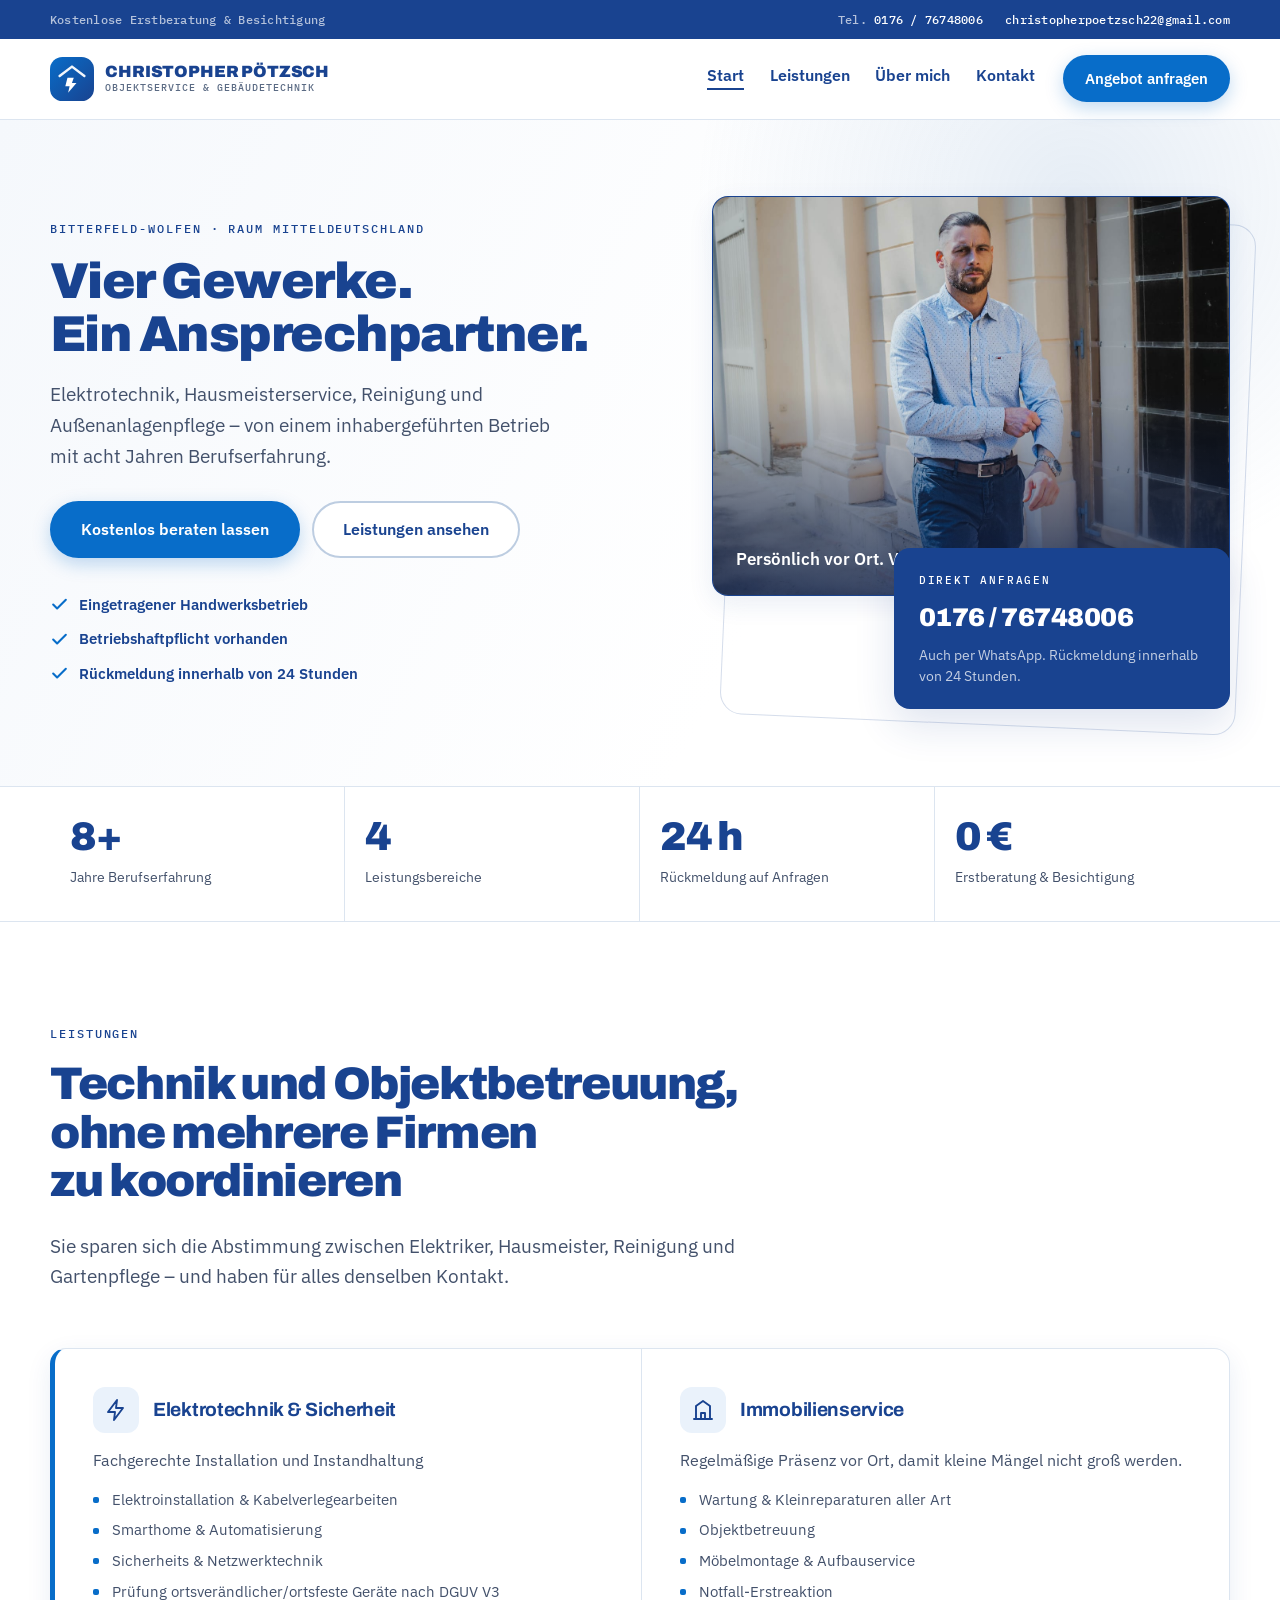
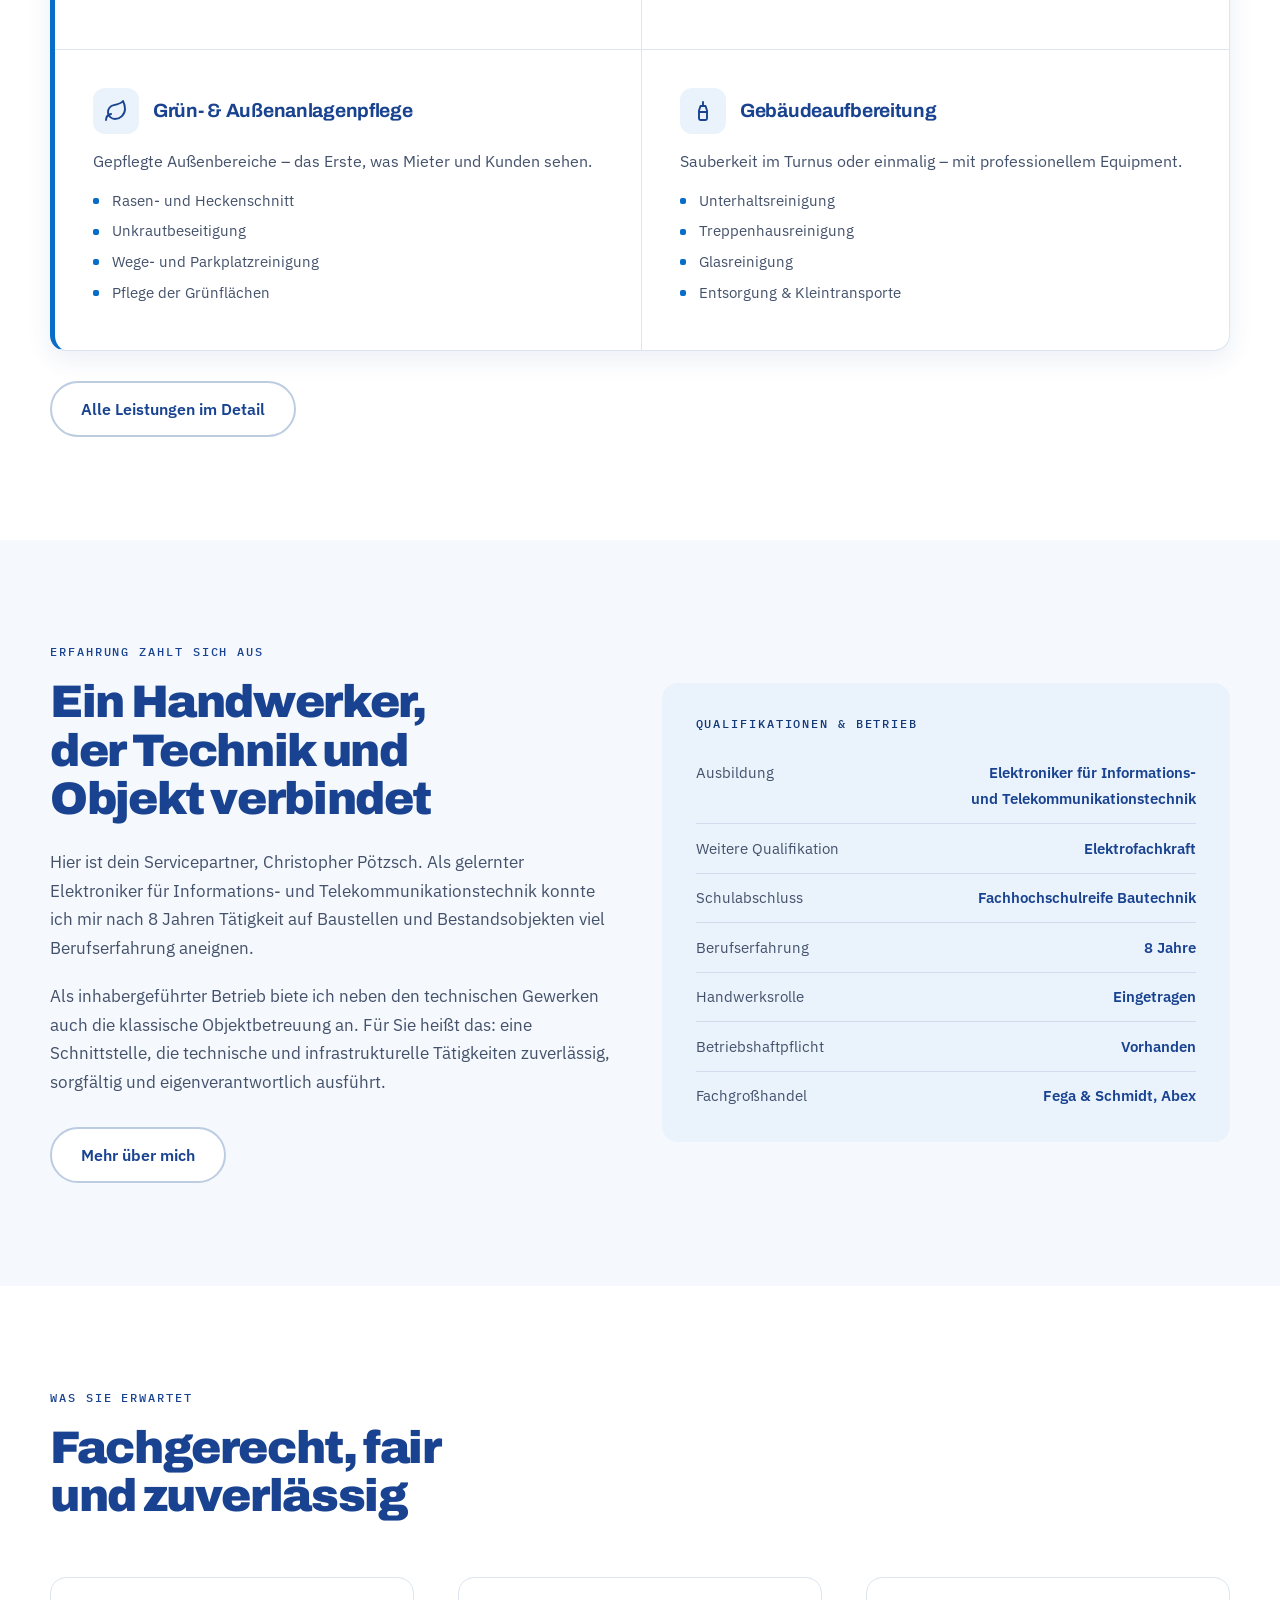
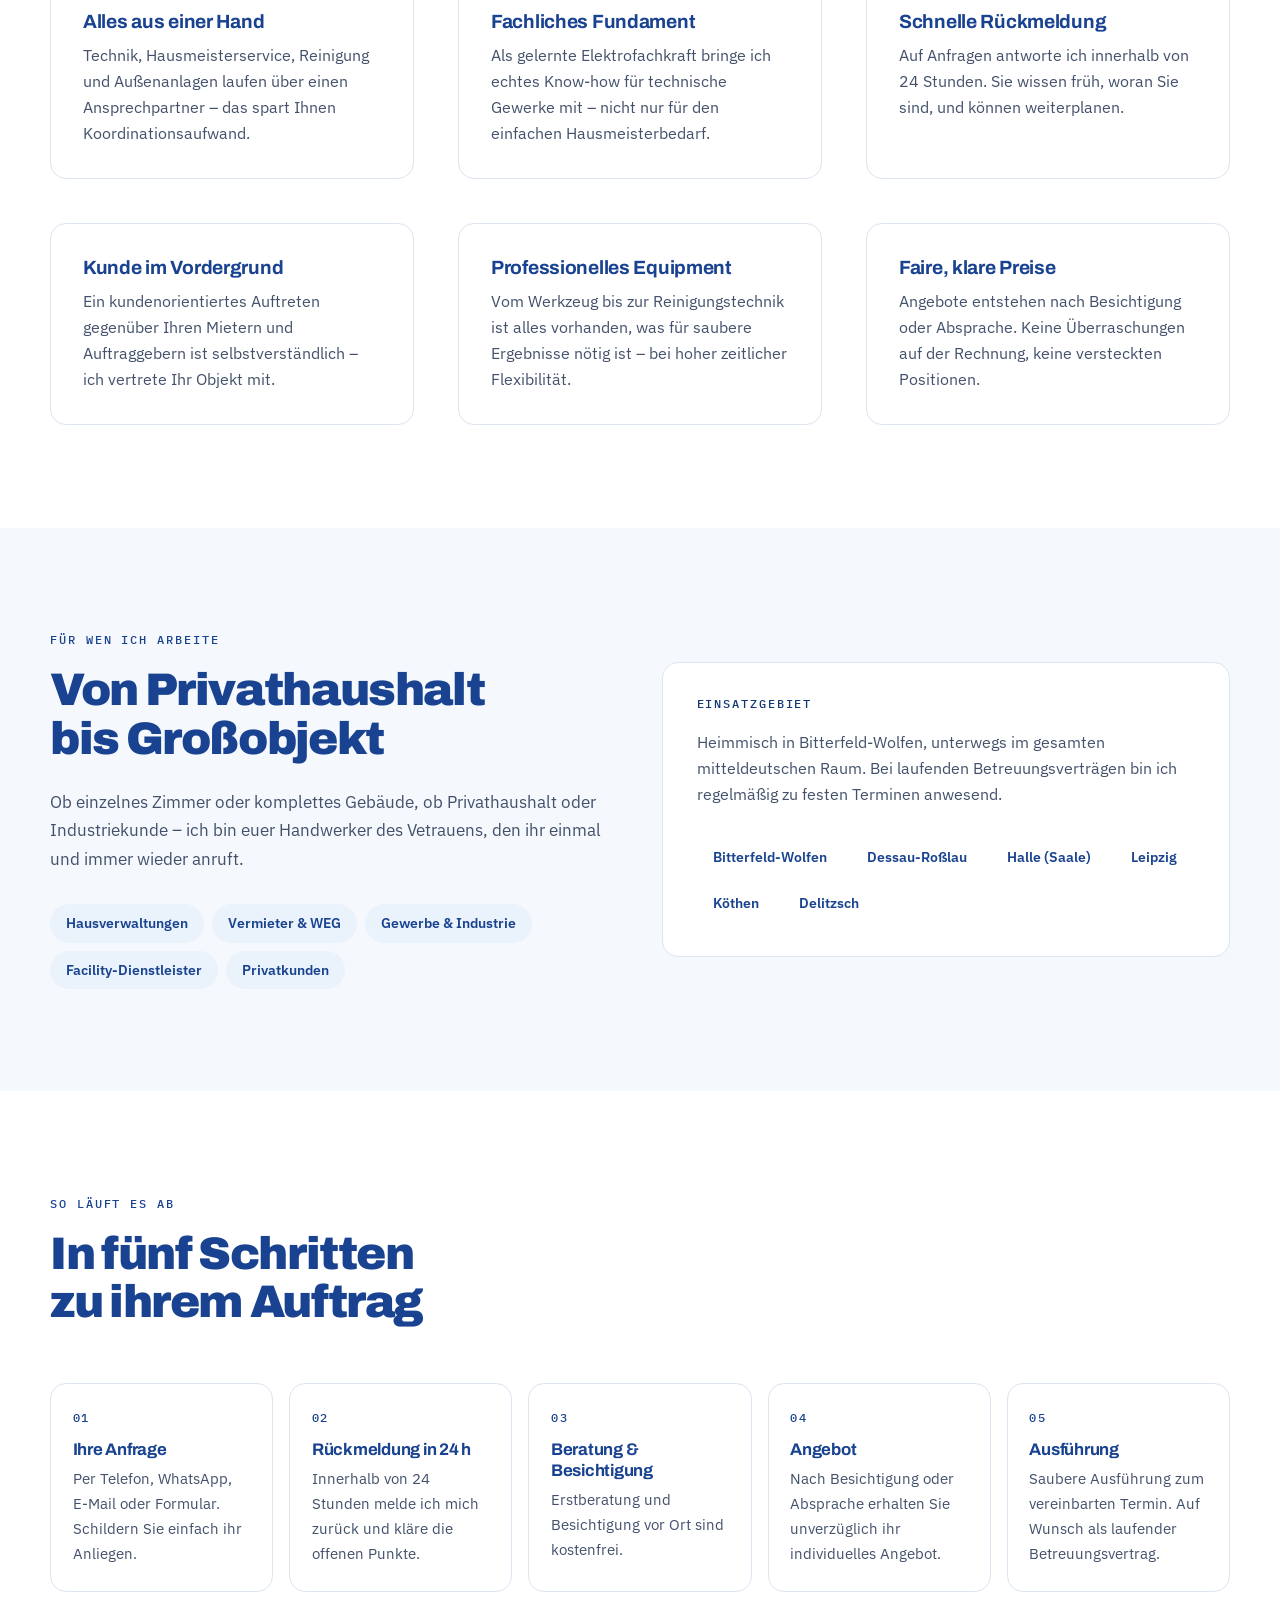
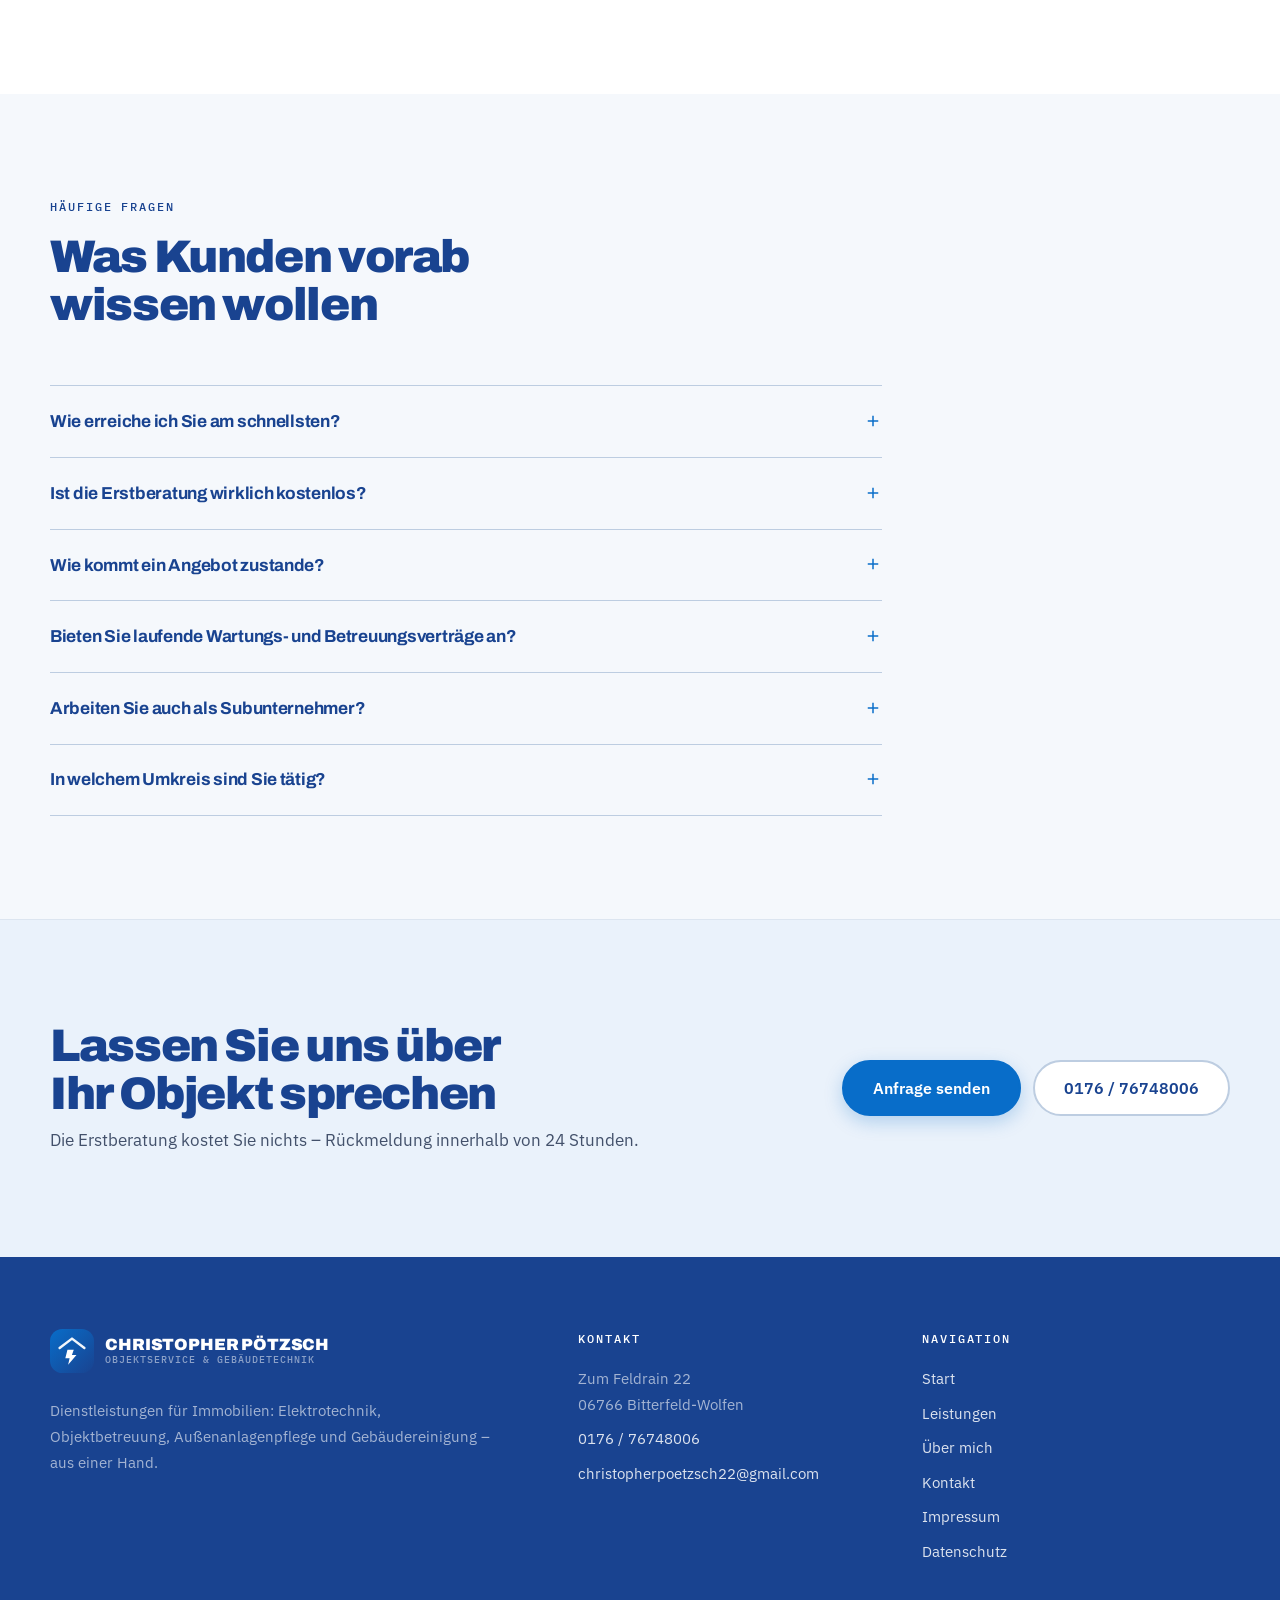
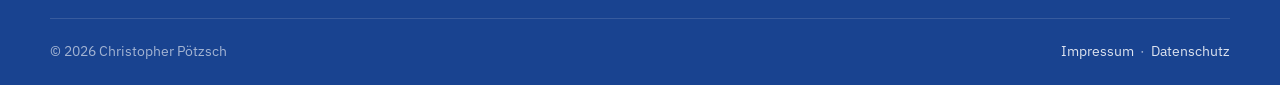
==== commit b1950539: "feat: refresh website with logo blue visual system" ====
--- a/index.html
+++ b/index.html
@@ -23,7 +23,7 @@
       content="Elektrotechnik und Gebäudeservice aus einer Hand – für Hausverwaltungen, Gewerbe und Privatkunden im Raum Mitteldeutschland."
     />
     <meta property="og:locale" content="de_DE" />
-    <meta name="theme-color" content="#12211a" />
+    <meta name="theme-color" content="#194390" />
     <link rel="icon" href="assets/img/logo.svg" type="image/svg+xml" />
     <script>
       document.documentElement.classList.add("js");
@@ -161,9 +161,15 @@
 
           <div class="hero__media">
             <div class="media-slot media-slot--hero">
-              <span>Platz für das Hauptfoto</span>
-              Ein eigenes Bild – zum Beispiel Sie vor dem Fahrzeug oder bei der
-              Arbeit im Objekt.
+              <img
+                src="assets/img/WhatsApp Image 2026-08-26 at 16.12.20 (1).jpeg"
+                alt="Christopher Pötzsch bei einem Vor-Ort-Termin"
+                width="1297"
+                height="1800"
+                fetchpriority="high"
+                decoding="async"
+              />
+              <span>Persönlich vor Ort. Verlässlich im Einsatz.</span>
             </div>
             <div class="hero__card">
               <span class="label">Direkt anfragen</span>
--- a/assets/css/style.css
+++ b/assets/css/style.css
@@ -2,7 +2,7 @@
    Christopher Pötzsch – Objektservice & Gebäudetechnik
    Handgeschrieben, keine externen Verbindungen (DSGVO).
 
-   Gestaltung: helle Grundfläche, kräftige Akzente.
+   Gestaltung: helle Grundfläche, kräftige Blauakzente aus dem Markenlogo.
    Schrift  : Archivo (Überschriften, erinnert an Fahrzeug- und Bauschilder)
               IBM Plex Sans (Fließtext), IBM Plex Mono (Labels, technische Daten)
    Signatur : der Gewerke-Block – vier Felder, die zu einem Block verbunden
@@ -55,25 +55,31 @@
 
 /* --- Tokens --------------------------------------------------------------- */
 :root {
-  --green: #46941f;          /* Text- und Linienakzent (kontraststark auf Weiß) */
-  --green-bright: #58bd35;   /* Flächen, Buttons */
-  --green-dark: #33711a;
-  --tint: #ecf5e5;           /* zarte grüne Fläche */
-  --tint-deep: #dcecd0;
-
-  --ink: #12211a;            /* Überschriften, Fußbereich */
-  --body: #4b5751;
-  --muted: #7d8a83;
-
-  --line: #e1e7dc;
-  --line-strong: #c6d0c0;
-  --wash: #f5f7f2;           /* Sektionsfläche, leicht warm */
+  --blue-primary: #194390;   /* Deep royal blue — primary anchor */
+  --blue-accent: #086DC9;    /* Saturated vivid blue — energetic highlight */
+  --blue-mid: #5073AA;       /* Steel blue — bridge tone */
+  --blue-light: #739CC9;     /* Soft sky blue — light end of the swoosh */
+
+  /* Legacy aliases keep the existing component vocabulary stable. */
+  --green: var(--blue-primary);
+  --green-bright: var(--blue-accent);
+  --green-dark: #123875;
+  --tint: #eaf2fb;
+  --tint-deep: #dce9f7;
+
+  --ink: var(--blue-primary); /* Überschriften, Fußbereich */
+  --body: #43516b;
+  --muted: #5b6b84;
+
+  --line: #dce5f0;
+  --line-strong: #bdcde1;
+  --wash: #f5f8fc;           /* Sektionsfläche, leicht blau */
   --white: #ffffff;
 
   --r: 16px;
   --r-sm: 10px;
-  --shadow: 0 8px 26px rgba(18, 33, 26, .07);
-  --shadow-lift: 0 16px 40px rgba(18, 33, 26, .11);
+  --shadow: 0 8px 26px rgba(25, 67, 144, .09);
+  --shadow-lift: 0 16px 40px rgba(25, 67, 144, .14);
 
   --wrap: 1180px;
   --gap: clamp(1.5rem, 3.5vw, 2.75rem);
@@ -151,8 +157,8 @@
   transition: background-color .18s var(--ease), border-color .18s var(--ease),
               color .18s var(--ease), transform .18s var(--ease), box-shadow .18s var(--ease);
 }
-.btn--primary { background: var(--green-bright); color: #fff; border-color: var(--green-bright); box-shadow: 0 6px 18px rgba(88, 189, 53, .28); }
-.btn--primary:hover { background: var(--green-dark); border-color: var(--green-dark); color: #fff; transform: translateY(-2px); box-shadow: 0 10px 24px rgba(51, 113, 26, .3); }
+.btn--primary { background: var(--green-bright); color: #fff; border-color: var(--green-bright); box-shadow: 0 6px 18px rgba(8, 109, 201, .25); }
+.btn--primary:hover { background: var(--green-dark); border-color: var(--green-dark); color: #fff; transform: translateY(-2px); box-shadow: 0 10px 24px rgba(18, 56, 117, .3); }
 .btn--outline { border-color: var(--line-strong); color: var(--ink); background: #fff; }
 .btn--outline:hover { border-color: var(--ink); color: var(--ink); transform: translateY(-2px); }
 .btn--sm { min-height: 44px; padding: .55rem 1.25rem; font-size: .94rem; }
@@ -198,7 +204,7 @@
   .nav {
     position: fixed; inset: 0 0 0 auto; width: min(88vw, 330px);
     flex-direction: column; align-items: stretch; justify-content: flex-start; gap: 1.5rem;
-    padding: 6.5rem 1.5rem 2rem; background: #fff; box-shadow: -12px 0 40px rgba(18, 33, 26, .14);
+    padding: 6.5rem 1.5rem 2rem; background: #fff; box-shadow: -12px 0 40px rgba(25, 67, 144, .14);
     transform: translateX(103%); transition: transform .28s var(--ease); overflow-y: auto;
   }
   body.nav-open .nav { transform: translateX(0); }
@@ -211,7 +217,9 @@
 /* --- Hero ----------------------------------------------------------------- */
 .hero {
   position: relative; overflow: hidden;
-  background: var(--wash);
+  background:
+    radial-gradient(circle at 84% 12%, rgba(115, 156, 201, .18), transparent 31%),
+    linear-gradient(116deg, #f5f8fc 0%, #fff 62%);
   border-bottom: 1px solid var(--line);
   padding-block: clamp(2.75rem, 6vw, 5rem);
 }
@@ -228,6 +236,12 @@
 .hero__badges svg { flex: none; width: 19px; height: 19px; margin-top: .22rem; color: var(--green-bright); }
 
 .hero__media { position: relative; }
+.hero__media::before {
+  content: ''; position: absolute; z-index: 0; inset: 1.1rem -1rem -1rem 1.1rem;
+  border: 1px solid rgba(80, 115, 170, .24);
+  border-radius: calc(var(--r) + 6px);
+  transform: rotate(2.5deg);
+}
 .hero__card {
   position: relative; z-index: 2;
   background: var(--ink); color: rgba(255, 255, 255, .74);
@@ -235,7 +249,7 @@
   max-width: 21rem; margin: -3rem 0 0 auto;
   box-shadow: var(--shadow-lift);
 }
-.hero__card .label { display: block; font-family: 'Plex Mono', monospace; font-size: .7rem; letter-spacing: .16em; text-transform: uppercase; color: var(--green-bright); margin-bottom: .45rem; }
+.hero__card .label { display: block; font-family: 'Plex Mono', monospace; font-size: .7rem; letter-spacing: .16em; text-transform: uppercase; color: #fff; margin-bottom: .45rem; }
 .hero__card .tel { display: block; font-family: 'Archivo', sans-serif; font-weight: 900; font-size: 1.6rem; letter-spacing: -.02em; color: #fff; margin-bottom: .35rem; }
 .hero__card .tel:hover { color: var(--green-bright); }
 .hero__card small { font-size: .86rem; line-height: 1.5; display: block; }
@@ -307,19 +321,31 @@
 .factbox { background: var(--tint); border-radius: var(--r); padding: clamp(1.5rem, 2.8vw, 2.1rem); }
 .factbox--plain { background: #fff; border: 1px solid var(--line); }
 .factbox h3 { font-family: 'Plex Mono', monospace; font-size: .74rem; font-weight: 500; letter-spacing: .16em; text-transform: uppercase; color: var(--green-dark); margin-bottom: 1.1rem; }
-.factbox__row { display: flex; flex-wrap: wrap; align-items: baseline; justify-content: space-between; gap: .3rem 1rem; padding: .72rem 0; border-bottom: 1px solid rgba(18, 33, 26, .1); font-size: .95rem; }
+.factbox__row { display: flex; flex-wrap: wrap; align-items: baseline; justify-content: space-between; gap: .3rem 1rem; padding: .72rem 0; border-bottom: 1px solid rgba(25, 67, 144, .12); font-size: .95rem; }
 .factbox__row:last-child { border-bottom: 0; padding-bottom: 0; }
 .factbox__row strong { color: var(--ink); font-weight: 600; text-align: right; }
 
-/* Bildplatzhalter – durch echte Fotos ersetzen */
+/* Reale Betriebsfotos mit ruhiger, technischer Rahmung. */
 .media-slot {
-  display: grid; place-items: center; min-height: 300px;
-  border: 2px dashed var(--line-strong); border-radius: var(--r);
-  background: #fff; color: var(--muted); text-align: center; padding: 2rem;
-  font-size: .88rem; line-height: 1.55;
-}
-.media-slot span { display: block; font-weight: 600; color: var(--body); margin-bottom: .3rem; }
+  position: relative; display: grid; place-items: end start; min-height: 300px;
+  overflow: hidden; border: 1px solid rgba(25, 67, 144, .18); border-radius: var(--r);
+  background: var(--blue-primary); color: #fff; text-align: left;
+  box-shadow: var(--shadow);
+}
+.media-slot::after {
+  content: ''; position: absolute; inset: 0;
+  background: linear-gradient(180deg, transparent 48%, rgba(15, 34, 75, .78) 100%);
+  pointer-events: none;
+}
+.media-slot img { position: absolute; inset: 0; width: 100%; height: 100%; object-fit: cover; }
+.media-slot span { position: relative; z-index: 1; display: block; max-width: 80%; padding: 1.25rem 1.4rem 1.35rem; font-weight: 600; color: #fff; margin: 0; }
 .media-slot--hero { min-height: clamp(280px, 36vw, 400px); }
+.media-slot--hero img { object-position: 58% 25%; }
+
+.service-photo { position: relative; height: clamp(300px, 28vw, 390px); margin: 0; overflow: hidden; border-radius: var(--r); background: var(--blue-primary); box-shadow: var(--shadow); }
+.service-photo::after { content: ''; position: absolute; inset: 0; background: linear-gradient(180deg, transparent 52%, rgba(15, 34, 75, .78)); pointer-events: none; }
+.service-photo img { width: 100%; height: 100%; object-fit: cover; }
+.service-photo figcaption { position: absolute; z-index: 1; right: 1.3rem; bottom: 1.15rem; left: 1.3rem; color: #fff; font-weight: 600; }
 
 /* --- Ablauf: echte Reihenfolge, deshalb nummeriert ------------------------ */
 .steps { display: grid; gap: 1rem; }
@@ -391,7 +417,7 @@
 .field textarea { min-height: 140px; resize: vertical; }
 .field input:focus, .field select:focus, .field textarea:focus {
   outline: none; background: #fff; border-color: var(--green-bright);
-  box-shadow: 0 0 0 3px rgba(88, 189, 53, .18);
+  box-shadow: 0 0 0 3px rgba(8, 109, 201, .18);
 }
 .field--check { flex-direction: row; align-items: flex-start; gap: .7rem; }
 .field--check input { width: 22px; height: 22px; min-height: 0; flex: none; margin-top: .2rem; accent-color: var(--green-bright); }
@@ -424,6 +450,7 @@
 /* --- Leistungsdetails ------------------------------------------------------ */
 .service-block { scroll-margin-top: 100px; }
 .service-block + .service-block { margin-top: var(--section-y); }
+.service-block__aside { display: grid; gap: 1rem; }
 .service-block__tag { display: block; font-family: 'Plex Mono', monospace; font-size: .74rem; font-weight: 500; letter-spacing: .16em; text-transform: uppercase; color: var(--green); margin-bottom: .7rem; }
 .check-list { list-style: none; padding: 0; margin: 1.4rem 0 0; display: grid; gap: .6rem; }
 @media (min-width: 620px) { .check-list { grid-template-columns: repeat(2, 1fr); } }
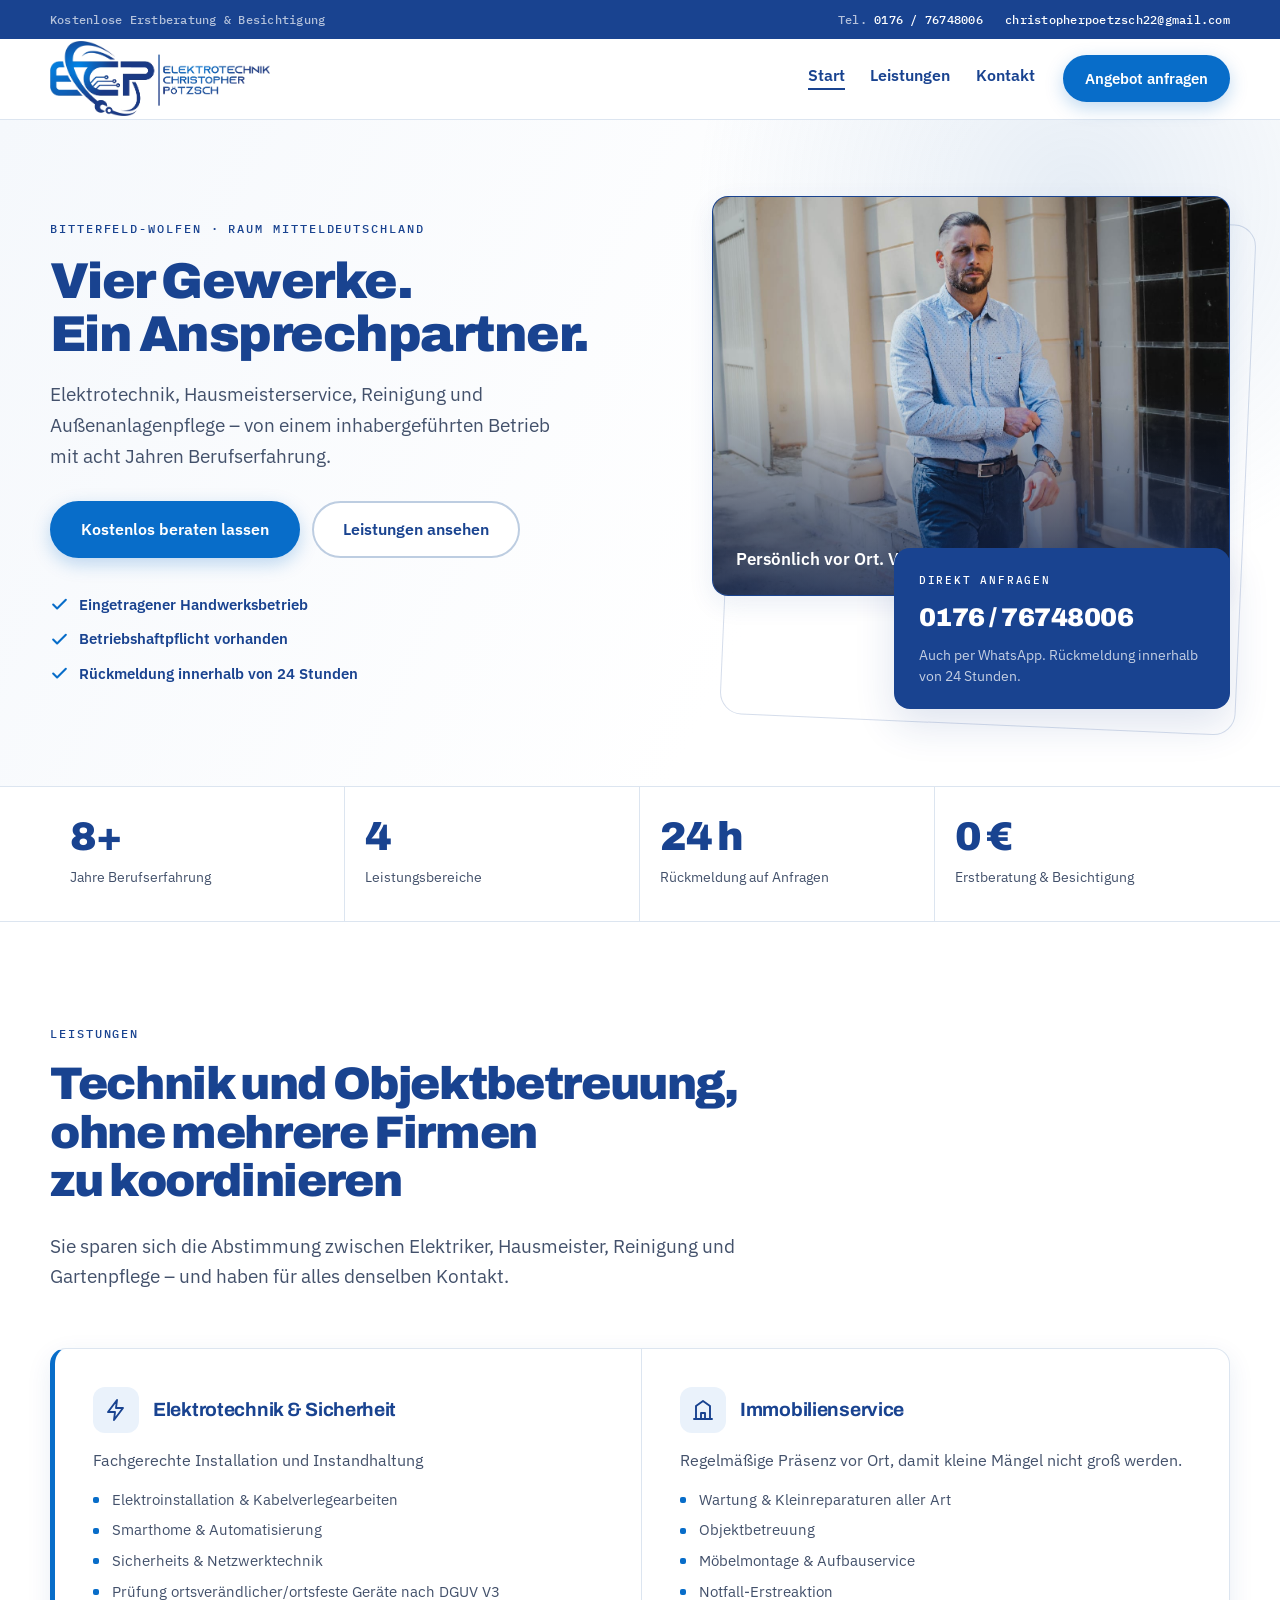
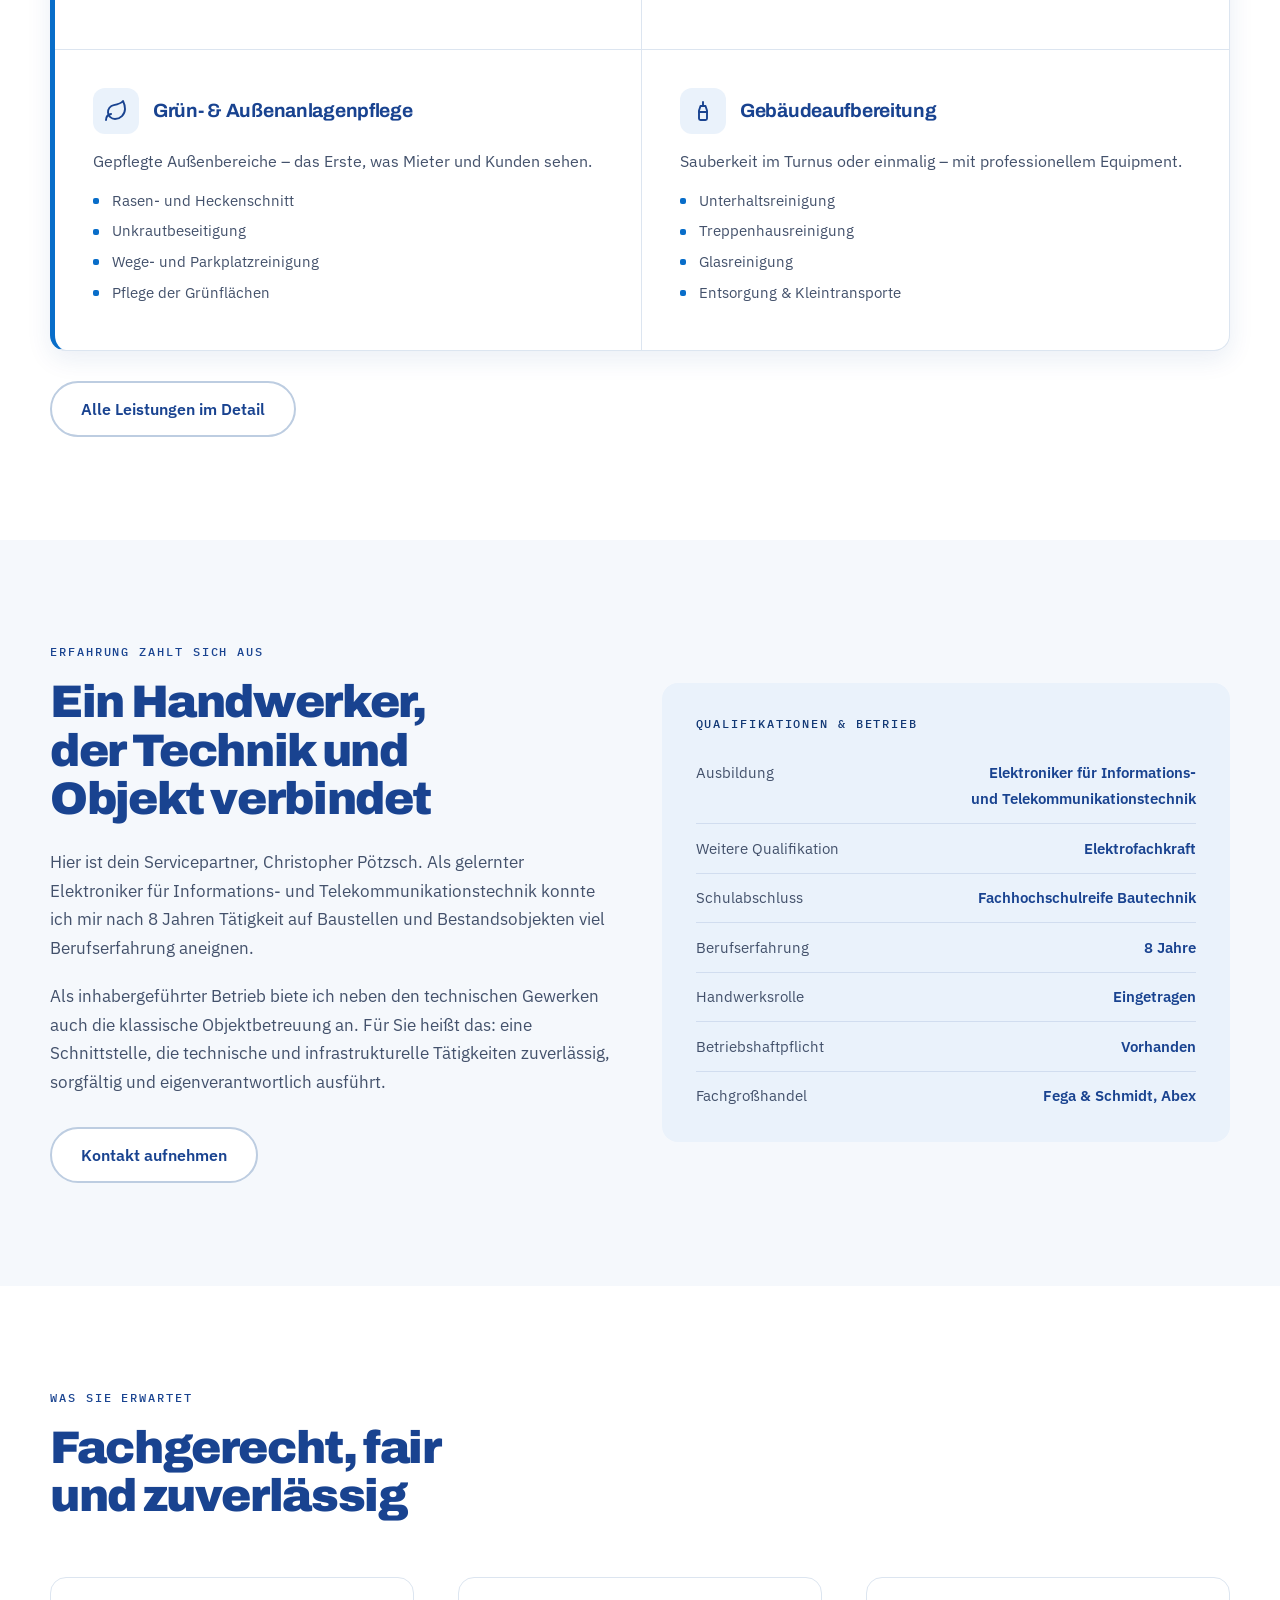
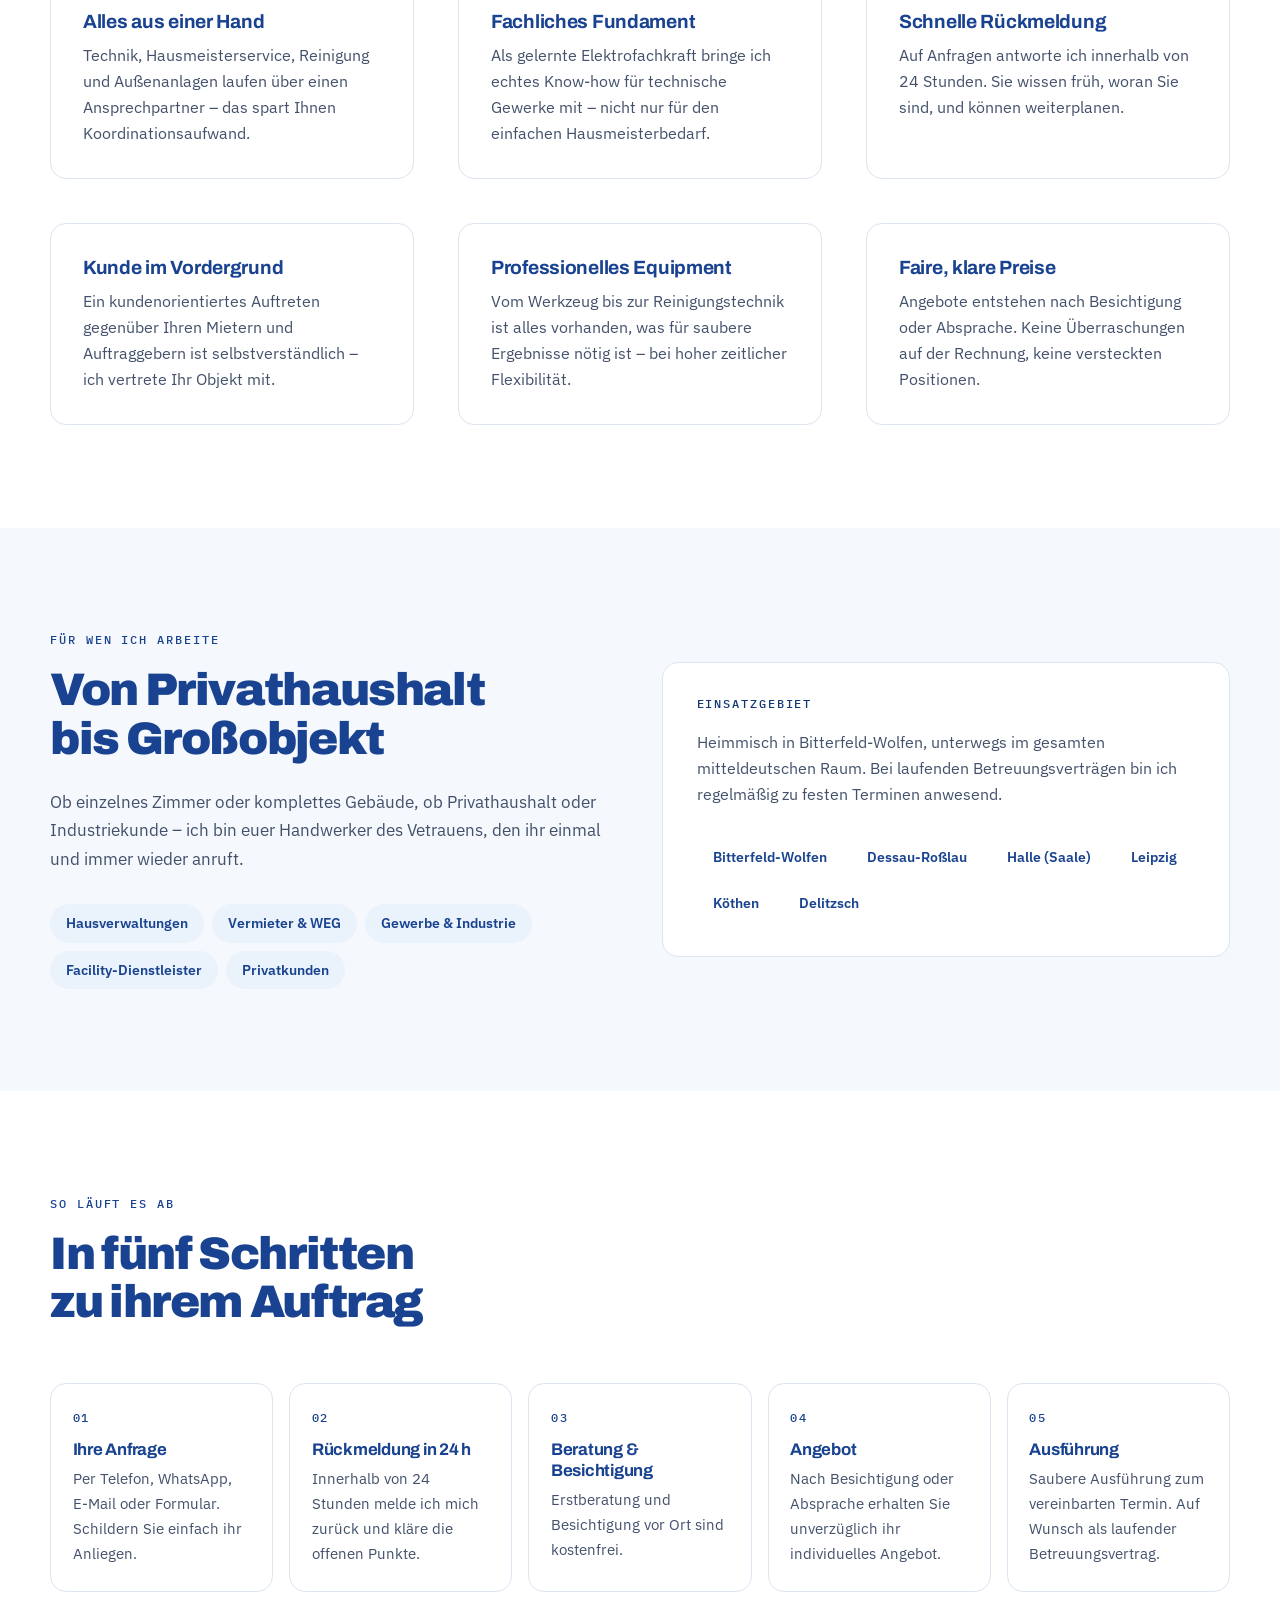
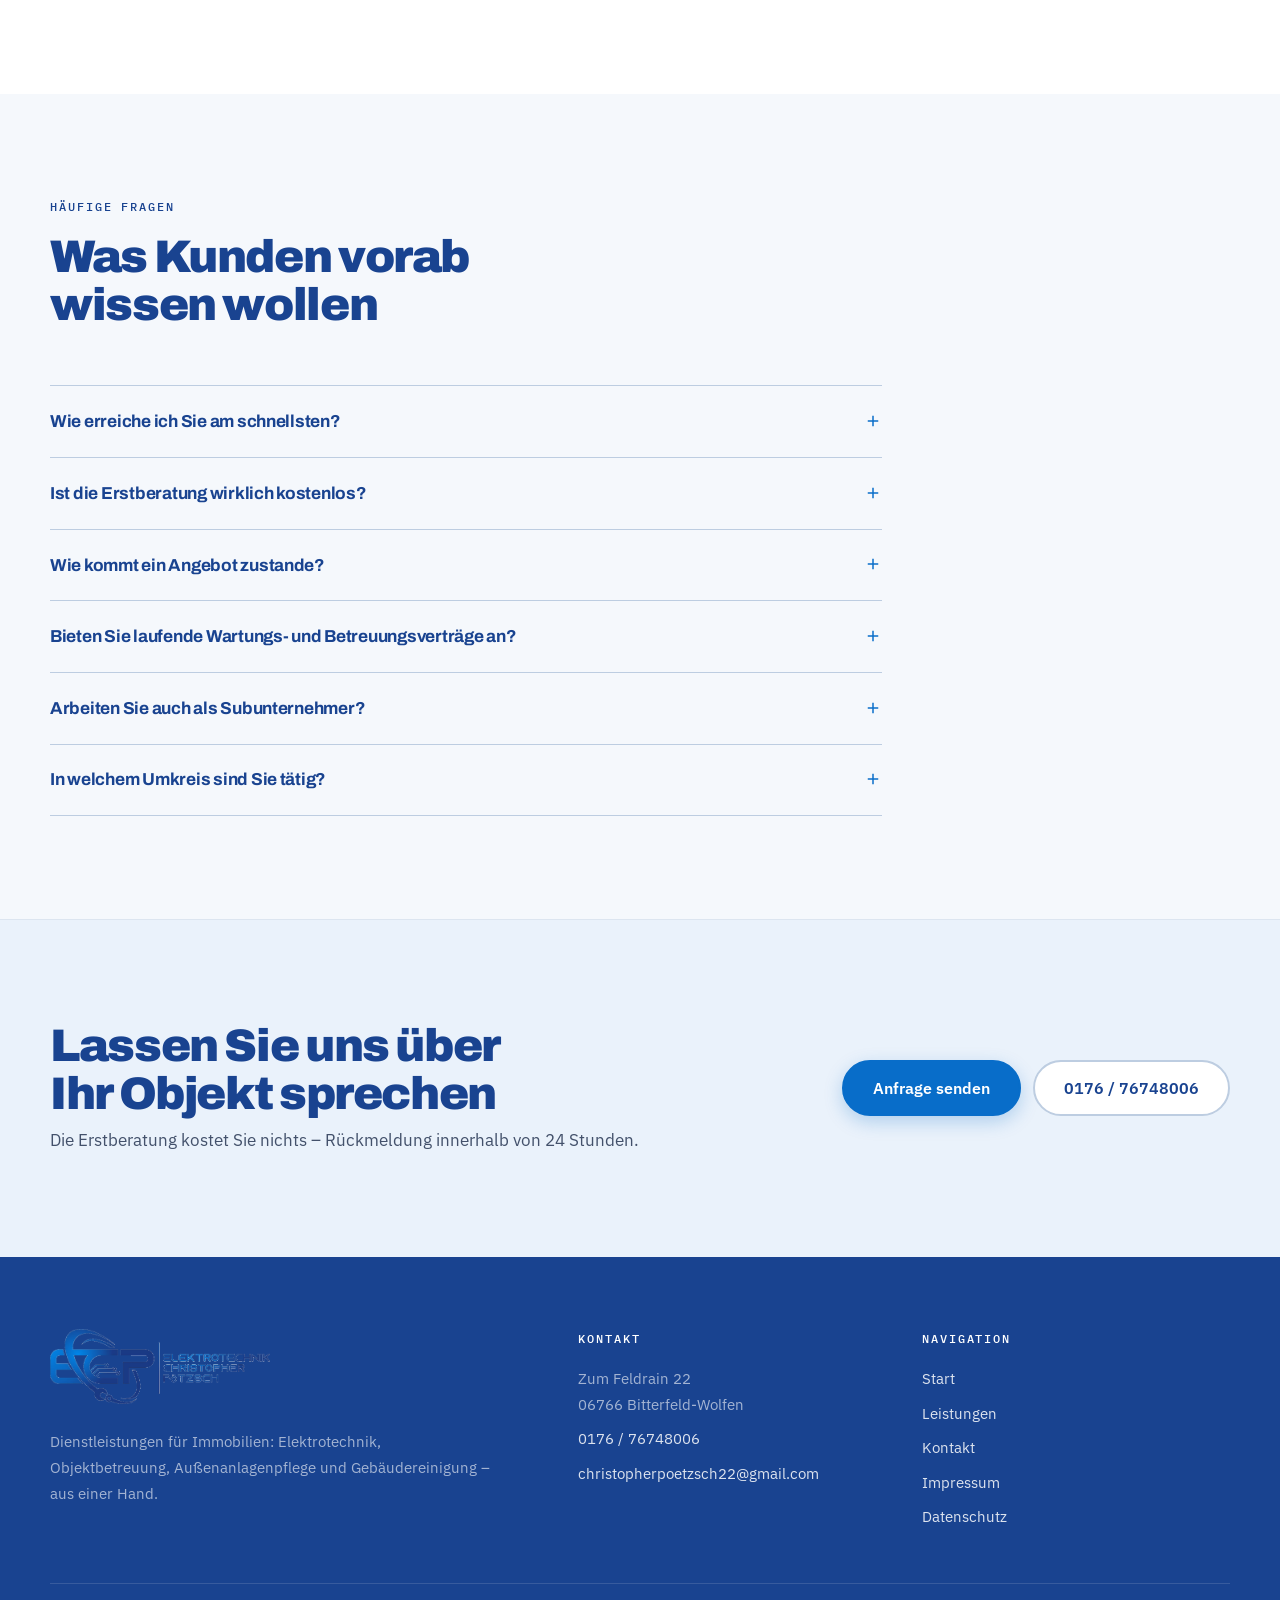
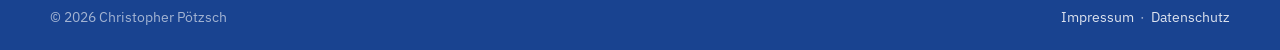
==== commit 178cdfb0: "feat: remove standalone about page" ====
--- a/index.html
+++ b/index.html
@@ -51,7 +51,7 @@
 
     <header class="header">
       <div class="wrap header__inner">
-        <a class="logo" href="index.html">
+        <a class="logo" href="index.html" aria-label="Elektrotechnik Christopher Pötzsch">
           <img
             class="logo__mark"
             src="assets/img/logo.svg"
@@ -79,7 +79,6 @@
           <ul class="nav__list">
             <li><a href="index.html" aria-current="page">Start</a></li>
             <li><a href="leistungen.html">Leistungen</a></li>
-            <li><a href="ueber-mich.html">Über mich</a></li>
             <li><a href="kontakt.html">Kontakt</a></li>
           </ul>
           <a class="btn btn--primary btn--sm" href="kontakt.html"
@@ -373,8 +372,8 @@
               ausführt.
             </p>
             <div class="btn-row mt-2">
-              <a class="btn btn--outline" href="ueber-mich.html"
-                >Mehr über mich</a
+              <a class="btn btn--outline" href="kontakt.html"
+                >Kontakt aufnehmen</a
               >
             </div>
           </div>
@@ -650,7 +649,7 @@
     <footer class="footer">
       <div class="wrap footer__grid">
         <div>
-          <a class="logo" href="index.html">
+          <a class="logo" href="index.html" aria-label="Elektrotechnik Christopher Pötzsch">
             <img
               class="logo__mark"
               src="assets/img/logo.svg"
@@ -687,7 +686,6 @@
           <ul>
             <li><a href="index.html">Start</a></li>
             <li><a href="leistungen.html">Leistungen</a></li>
-            <li><a href="ueber-mich.html">Über mich</a></li>
             <li><a href="kontakt.html">Kontakt</a></li>
             <li><a href="impressum.html">Impressum</a></li>
             <li><a href="datenschutz.html">Datenschutz</a></li>
--- a/assets/css/style.css
+++ b/assets/css/style.css
@@ -186,6 +186,15 @@
 .logo__name { font-family: 'Archivo', sans-serif; font-weight: 900; font-size: 1.02rem; letter-spacing: -.01em; text-transform: uppercase; }
 .logo__sub { font-family: 'Plex Mono', monospace; font-size: .63rem; letter-spacing: .1em; text-transform: uppercase; color: var(--muted); }
 @media (max-width: 400px) { .logo__sub { display: none; } }
+
+@media (min-width: 921px) {
+  .logo__mark {
+    width: 220px;
+    height: auto;
+    content: url('../img/logo-wordmark.png');
+  }
+  .logo__text { display: none; }
+}
 
 .nav { display: flex; align-items: center; gap: 1.75rem; }
 .nav__list { display: flex; align-items: center; gap: 1.6rem; list-style: none; margin: 0; padding: 0; }
